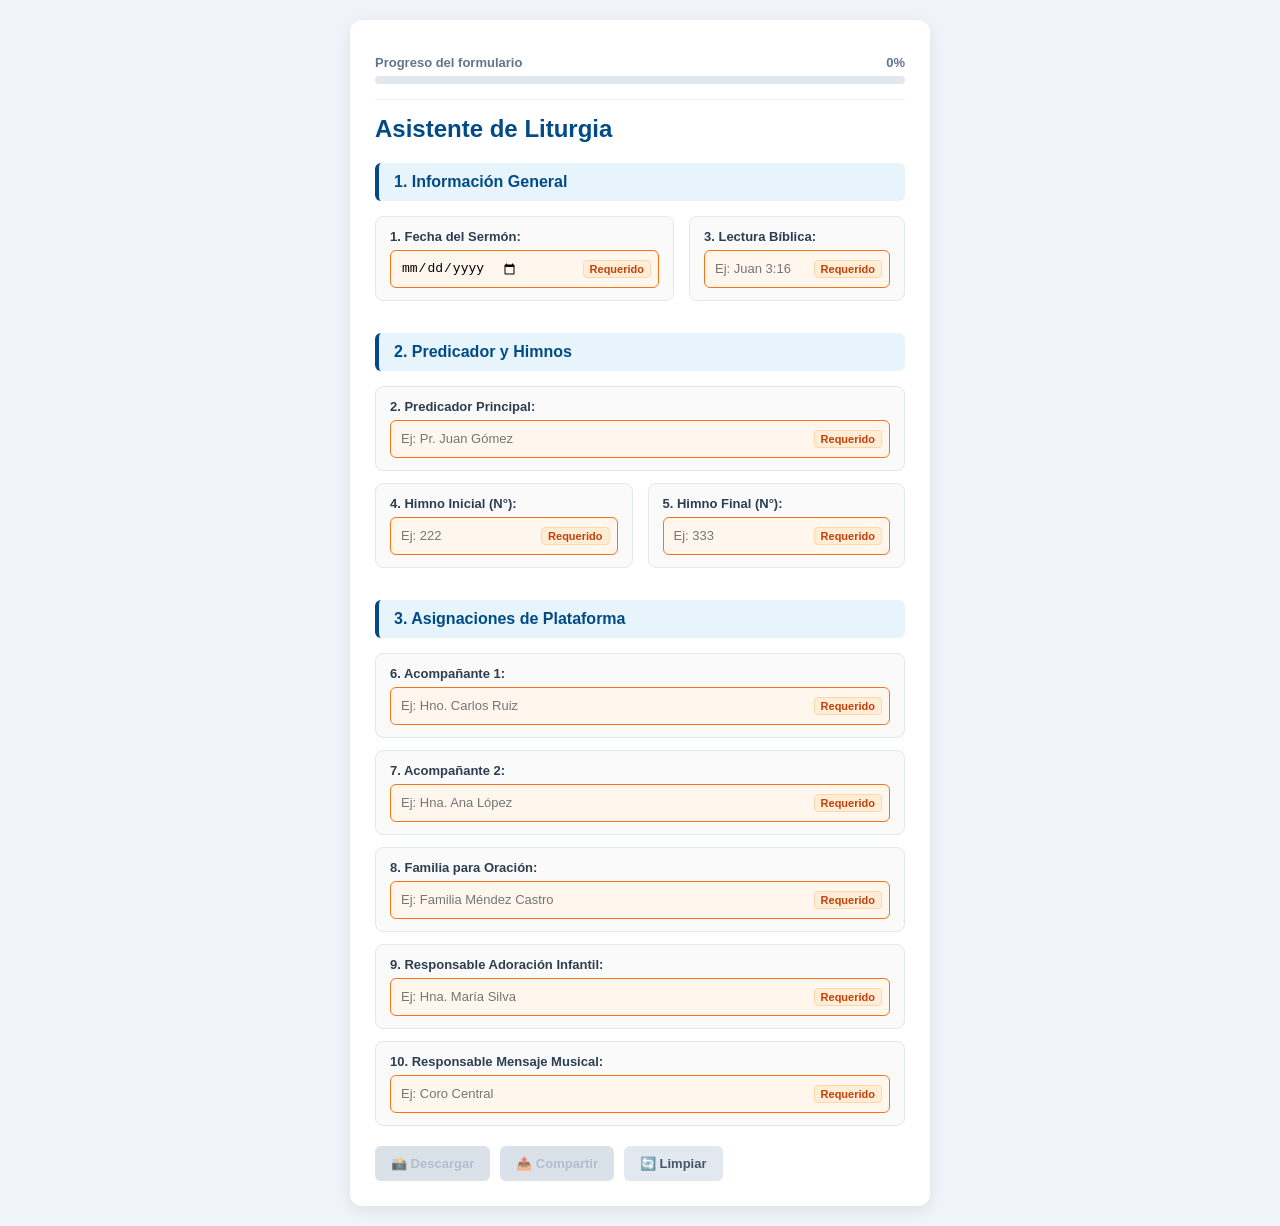
==== index.html @ f999bc51 "Enhance progress bar with sticky positioning Added sticky positioning to progress bar and adjusted s" ====
<!DOCTYPE html>
<html lang="es">
<head>
  <meta charset="UTF-8">
  <meta name="viewport" content="width=device-width, initial-scale=1.0">
  <title>Generador de Liturgia</title>
  
  <link rel="icon" type="image/svg+xml" href="favicon.svg">

  <style>
    :root {
      --primary: #004b87;
      --secondary: #007bb5;
      --bg: #f0f4f8;
      --card: #ffffff;
      --text: #2c3e50;
      --success: #2e7d32;
      --amber: #f97316;
      --amber-bg: #fff7ed;
      --focus-blue: #0284c7;
      --focus-glow: rgba(2, 132, 199, 0.15);
      --green-bg: #f0fdf4;
    }

    body {
      font-family: 'Segoe UI', Tahoma, Geneva, Verdana, sans-serif;
      background-color: var(--bg);
      color: var(--text);
      margin: 0;
      padding: 20px;
    }

    .main-container {
      display: flex;
      flex-wrap: wrap;
      gap: 25px;
      max-width: 1250px;
      margin: 0 auto;
      align-items: flex-start;
      justify-content: center;
    }

    .form-card {
      background: var(--card);
      padding: 25px;
      border-radius: 12px;
      box-shadow: 0 4px 15px rgba(0,0,0,0.08);
      flex: 1 1 540px;
      max-width: 580px;
      box-sizing: border-box;
      position: relative;
    }

    .preview-card {
      background: var(--card);
      padding: 25px;
      border-radius: 12px;
      box-shadow: 0 4px 15px rgba(0,0,0,0.08);
      flex: 1 1 420px;
      max-width: 500px;
      box-sizing: border-box;
      display: none; 
      position: sticky;
      top: 20px;
    }

    /* BARRA DE PROGRESO FIJA AL HACER SCROLL */
    .progress-container {
      position: sticky;
      top: 0;
      background-color: var(--card);
      padding-top: 10px;
      padding-bottom: 15px;
      margin-bottom: 15px;
      z-index: 100;
      border-bottom: 1px solid #f1f5f9;
    }

    .progress-header {
      display: flex;
      justify-content: space-between;
      align-items: center;
      font-size: 13px;
      font-weight: 600;
      color: #64748b;
      margin-bottom: 6px;
    }

    .progress-bar-bg {
      width: 100%;
      height: 8px;
      background-color: #e2e8f0;
      border-radius: 4px;
      overflow: hidden;
    }

    .progress-bar-fill {
      height: 100%;
      width: 0%;
      background-color: var(--secondary);
      border-radius: 4px;
      transition: width 0.3s ease, background-color 0.3s ease;
    }

    h2, h3 { color: var(--primary); margin-top: 0; }

    .section-title {
      background: #e8f4fc;
      color: var(--primary);
      padding: 10px 15px;
      border-radius: 6px;
      font-weight: bold;
      margin-top: 20px;
      margin-bottom: 15px;
      border-left: 4px solid var(--primary);
    }

    .field-row-2col {
      display: flex;
      flex-direction: column;
      gap: 0px;
    }

    @media (min-width: 640px) {
      .field-row-2col {
        display: grid;
        grid-template-columns: 1fr 1fr;
        gap: 15px;
      }
    }

    .field-group {
      background: #fafafa;
      border: 1px solid #e2e8f0;
      padding: 12px 14px;
      border-radius: 8px;
      margin-bottom: 12px;
      box-sizing: border-box;
    }

    label {
      display: block;
      margin-bottom: 6px;
      font-weight: 600;
      font-size: 13px;
    }

    .input-wrapper {
      position: relative;
      display: block;
      width: 100%;
    }

    input[type="text"], input[type="number"], input[type="date"] {
      width: 100%;
      padding: 0 75px 0 10px;
      box-sizing: border-box;
      border-radius: 6px;
      font-size: 13px;
      height: 38px;
      line-height: 38px;
      outline: none;
      transition: all 0.2s ease-in-out;
      -webkit-appearance: none;
      -moz-appearance: none;
      appearance: none;
    }

    input[type="date"]::-webkit-calendar-picker-indicator {
      margin-right: 65px;
    }

    /* Estado 1: Incompleto */
    .st-incomplete {
      border: 1.5px solid var(--amber) !important;
      background-color: var(--amber-bg);
    }

    /* Estado 2: En enfoque */
    .st-focus {
      border: 2px solid var(--focus-blue) !important;
      background-color: #ffffff;
      box-shadow: 0 0 0 3px var(--focus-glow);
    }

    /* Estado 3: Completado */
    .st-complete {
      border: 1.5px solid var(--success) !important;
      background-color: var(--green-bg);
      padding-right: 35px !important;
    }

    .input-badge {
      position: absolute;
      right: 8px;
      top: 50%;
      transform: translateY(-50%);
      font-size: 11px;
      font-weight: 700;
      pointer-events: none;
      user-select: none;
    }

    .badge-required {
      color: #c2410c;
      background: #ffedd5;
      padding: 2px 6px;
      border-radius: 4px;
      border: 1px solid #fed7aa;
    }

    .badge-check {
      color: var(--success);
      font-size: 14px;
    }

    .coord-inputs, .calibrator-box {
      display: none !important;
    }

    .btn-group {
      display: flex;
      gap: 10px;
      flex-wrap: wrap;
      margin-top: 20px;
    }

    button {
      padding: 10px 16px;
      border: none;
      border-radius: 6px;
      font-size: 13px;
      font-weight: bold;
      cursor: pointer;
      transition: all 0.3s ease;
    }

    .btn-export-jpg { background-color: var(--success); color: white; }
    .btn-whatsapp { background-color: #25d366; color: white; }
    .btn-reset { background-color: #e2e8f0; color: #475569; }
    .btn-reset:hover { background-color: #cbd5e1; color: #1e293b; }

    button:disabled {
      background-color: #cbd5e1 !important;
      color: #94a3b8 !important;
      cursor: not-allowed !important;
      opacity: 0.7;
      box-shadow: none !important;
    }

    canvas {
      width: 100%;
      height: auto;
      border: 1px solid #cbd5e1;
      border-radius: 8px;
      display: block;
      margin: 0 auto;
    }
  </style>
</head>
<body>

  <div class="main-container">

    <!-- COLUMNA IZQUIERDA: FORMULARIO -->
    <div class="form-card">
      
      <div class="progress-container">
        <div class="progress-header">
          <span>Progreso del formulario</span>
          <span id="progressText">0%</span>
        </div>
        <div class="progress-bar-bg">
          <div class="progress-bar-fill" id="progressBar"></div>
        </div>
      </div>

      <h2>Asistente de Liturgia</h2>

      <form id="liturgiaForm" autocomplete="off">
        
        <!-- SECCIÓN 1: GENERAL -->
        <div class="section-title">1. Información General</div>
        
        <div class="field-row-2col">
          <div class="field-group">
            <label>1. Fecha del Sermón:</label>
            <div class="input-wrapper">
              <input type="date" id="fecha" required>
              <span class="input-badge badge-required">Requerido</span>
            </div>
            <div class="coord-inputs">
              <span>X:</span><input type="number" id="fecha_x" value="696">
              <span>Y:</span><input type="number" id="fecha_y" value="488">
            </div>
          </div>

          <div class="field-group">
            <label>3. Lectura Bíblica:</label>
            <div class="input-wrapper">
              <input type="text" id="lectura" placeholder="Ej: Juan 3:16" required>
              <span class="input-badge badge-required">Requerido</span>
            </div>
            <div class="coord-inputs">
              <span>X:</span><input type="number" id="lectura_x" value="293">
              <span>Y:</span><input type="number" id="lectura_y" value="761">
            </div>
          </div>
        </div>

        <!-- SECCIÓN 2: PREDICADOR Y HIMNOS -->
        <div class="section-title">2. Predicador y Himnos</div>

        <div class="field-group">
          <label>2. Predicador Principal:</label>
          <div class="input-wrapper">
            <input type="text" id="predicador" placeholder="Ej: Pr. Juan Gómez" required>
            <span class="input-badge badge-required">Requerido</span>
          </div>
          <div class="coord-inputs">
            <span>X1:</span><input type="number" id="predicador_x" value="260">
            <span>Y1:</span><input type="number" id="predicador_y" value="1532">
            <span>X2:</span><input type="number" id="predicador_x2" value="554">
            <span>Y2:</span><input type="number" id="predicador_y2" value="1336">
          </div>
        </div>

        <div class="field-row-2col">
          <div class="field-group">
            <label>4. Himno Inicial (N°):</label>
            <div class="input-wrapper">
              <input type="text" id="himnoInicial" placeholder="Ej: 222" required>
              <span class="input-badge badge-required">Requerido</span>
            </div>
            <div class="coord-inputs">
              <span>X:</span><input type="number" id="himnoInicial_x" value="280">
              <span>Y:</span><input type="number" id="himnoInicial_y" value="816">
            </div>
          </div>

          <div class="field-group">
            <label>5. Himno Final (N°):</label>
            <div class="input-wrapper">
              <input type="text" id="himnoFinal" placeholder="Ej: 333" required>
              <span class="input-badge badge-required">Requerido</span>
            </div>
            <div class="coord-inputs">
              <span>X:</span><input type="number" id="himnoFinal_x" value="280">
              <span>Y:</span><input type="number" id="himnoFinal_y" value="1380">
            </div>
          </div>
        </div>

        <!-- SECCIÓN 3: PLATAFORMA Y ACOMPAÑANTES -->
        <div class="section-title">3. Asignaciones de Plataforma</div>

        <div class="field-group">
          <label>6. Acompañante 1:</label>
          <div class="input-wrapper">
            <input type="text" id="acompanante1" placeholder="Ej: Hno. Carlos Ruiz" required>
            <span class="input-badge badge-required">Requerido</span>
          </div>
          <div class="coord-inputs">
            <span>X1:</span><input type="number" id="acompanante1_x" value="300">
            <span>Y1:</span><input type="number" id="acompanante1_y" value="1560">
            <span>X2:</span><input type="number" id="acompanante1_x2" value="554">
            <span>Y2:</span><input type="number" id="acompanante1_y2" value="758">
            <span>X3:</span><input type="number" id="acompanante1_x3" value="554">
            <span>Y3:</span><input type="number" id="acompanante1_y3" value="812">
            <span>X4:</span><input type="number" id="acompanante1_x4" value="554">
            <span>Y4:</span><input type="number" id="acompanante1_y4" value="1300">
            <span>X5:</span><input type="number" id="acompanante1_x5" value="554">
            <span>Y5:</span><input type="number" id="acompanante1_y5" value="1426">
            <span>X6:</span><input type="number" id="acompanante1_x6" value="554">
            <span>Y6:</span><input type="number" id="acompanante1_y6" value="1100">
          </div>
        </div>

        <div class="field-group">
          <label>7. Acompañante 2:</label>
          <div class="input-wrapper">
            <input type="text" id="acompanante2" placeholder="Ej: Hna. Ana López" required>
            <span class="input-badge badge-required">Requerido</span>
          </div>
          <div class="coord-inputs">
            <span>X1:</span><input type="number" id="acompanante2_x" value="300">
            <span>Y1:</span><input type="number" id="acompanante2_y" value="1587">
            <span>X2:</span><input type="number" id="acompanante2_x2" value="554">
            <span>Y2:</span><input type="number" id="acompanante2_y2" value="883">
            <span>X3:</span><input type="number" id="acompanante2_x3" value="554">
            <span>Y3:</span><input type="number" id="acompanante2_y3" value="991">
            <span>X4:</span><input type="number" id="acompanante2_x4" value="554">
            <span>Y4:</span><input type="number" id="acompanante2_y4" value="1224">
            <span>X5:</span><input type="number" id="acompanante2_x5" value="554">
            <span>Y5:</span><input type="number" id="acompanante2_y5" value="1378">
          </div>
        </div>

        <div class="field-group">
          <label>8. Familia para Oración:</label>
          <div class="input-wrapper">
            <input type="text" id="familiaOracion" placeholder="Ej: Familia Méndez Castro" required>
            <span class="input-badge badge-required">Requerido</span>
          </div>
          <div class="coord-inputs">
            <span>X:</span><input type="number" id="familiaOracion_x" value="554">
            <span>Y:</span><input type="number" id="familiaOracion_y" value="930">
          </div>
        </div>

        <div class="field-group">
          <label>9. Responsable Adoración Infantil:</label>
          <div class="input-wrapper">
            <input type="text" id="adoracionInfantil" placeholder="Ej: Hna. María Silva" required>
            <span class="input-badge badge-required">Requerido</span>
          </div>
          <div class="coord-inputs">
            <span>X:</span><input type="number" id="adoracionInfantil_x" value="554">
            <span>Y:</span><input type="number" id="adoracionInfantil_y" value="1019">
          </div>
        </div>

        <div class="field-group">
          <label>10. Responsable Mensaje Musical:</label>
          <div class="input-wrapper">
            <input type="text" id="mensajeMusical" placeholder="Ej: Coro Central" required>
            <span class="input-badge badge-required">Requerido</span>
          </div>
          <div class="coord-inputs">
            <span>X:</span><input type="number" id="mensajeMusical_x" value="554">
            <span>Y:</span><input type="number" id="mensajeMusical_y" value="1258">
          </div>
        </div>

      </form>

      <div class="btn-group">
        <button type="button" id="btnExportar" class="btn-export-jpg" onclick="exportarJPG()" disabled>📸 Descargar</button>
        <button type="button" id="btnWhatsapp" class="btn-whatsapp" onclick="enviarWhatsApp()" disabled>📤 Compartir</button>
        <button type="button" id="btnLimpiar" class="btn-reset" onclick="limpiarFormulario()">🔄 Limpiar</button>
      </div>
    </div>

    <!-- COLUMNA DERECHA: VISTA PREVIA -->
    <div class="preview-card" id="previewCard">
      <h3>Vista Previa</h3>
      <canvas id="canvasLiturgia" width="864" height="1821"></canvas>
    </div>

  </div>

  <script>
    const canvas = document.getElementById('canvasLiturgia');
    const ctx = canvas.getContext('2d');
    const previewCard = document.getElementById('previewCard');
    const form = document.getElementById('liturgiaForm');
    const progressBar = document.getElementById('progressBar');
    const progressText = document.getElementById('progressText');
    const btnExportar = document.getElementById('btnExportar');
    const btnWhatsapp = document.getElementById('btnWhatsapp');
    const camposRequeridos = Array.from(document.querySelectorAll('#liturgiaForm input[required]'));

    let plantilla = new Image();
    plantilla.src = 'plantilla.png';

    plantilla.onload = () => actualizarVistaPreviaDirecta();
    plantilla.onerror = () => { plantilla.src = 'CULTO DE.png'; };

    let renderTimeout;
    function solicitarActualizacionCanvas() {
      clearTimeout(renderTimeout);
      renderTimeout = setTimeout(actualizarVistaPreviaDirecta, 60);
    }

    function guardarEnLocalStorage() {
      const datosFormulario = {};
      camposRequeridos.forEach(input => {
        datosFormulario[input.id] = input.value;
      });
      localStorage.setItem('liturgiaData', JSON.stringify(datosFormulario));
    }

    function cargarDeLocalStorage() {
      const datosGuardados = localStorage.getItem('liturgiaData');
      if (datosGuardados) {
        try {
          const datos = JSON.parse(datosGuardados);
          Object.keys(datos).forEach(id => {
            const input = document.getElementById(id);
            if (input) input.value = datos[id];
          });
        } catch (e) {
          console.error('Error al cargar localStorage', e);
        }
      }
    }

    function limpiarLocalStorage() {
      localStorage.removeItem('liturgiaData');
    }

    function limpiarFormulario() {
      form.reset();
      limpiarLocalStorage();
      actualizarInterfazEstado();
      actualizarVistaPreviaDirecta();
    }

    function actualizarInterfazEstado() {
      let camposLlenos = 0;

      camposRequeridos.forEach(input => {
        const wrapper = input.parentElement;
        let badge = wrapper.querySelector('.input-badge');

        if (input.value.trim() !== '') {
          camposLlenos++;
          if (document.activeElement !== input) {
            input.className = 'st-complete';
          }
          if (badge) {
            badge.className = 'input-badge badge-check';
            badge.innerText = '✓';
          }
        } else {
          if (document.activeElement !== input) {
            input.className = 'st-incomplete';
          }
          if (badge) {
            badge.className = 'input-badge badge-required';
            badge.innerText = 'Requerido';
          }
        }
      });

      const porcentaje = Math.round((camposLlenos / camposRequeridos.length) * 100);
      progressBar.style.width = `${porcentaje}%`;
      progressText.innerText = `${porcentaje}%`;

      const todoLleno = camposLlenos === camposRequeridos.length;
      progressBar.style.backgroundColor = todoLleno ? 'var(--success)' : 'var(--secondary)';
      btnExportar.disabled = !todoLleno;
      btnWhatsapp.disabled = !todoLleno;
      previewCard.style.display = todoLleno ? 'block' : 'none';
    }

    form.addEventListener('focusin', (e) => {
      if (e.target.matches('input[required]')) {
        e.target.className = 'st-focus';
      }
    });

    form.addEventListener('focusout', (e) => {
      if (e.target.matches('input[required]')) {
        actualizarInterfazEstado();
      }
    });

    form.addEventListener('input', (e) => {
      actualizarInterfazEstado();
      guardarEnLocalStorage();
      solicitarActualizacionCanvas();
    });

    function actualizarVistaPreviaDirecta() {
      ctx.imageSmoothingEnabled = true;
      ctx.imageSmoothingQuality = 'high';

      if (plantilla.complete && plantilla.naturalWidth !== 0) {
        ctx.drawImage(plantilla, 0, 0, canvas.width, canvas.height);
      } else {
        ctx.fillStyle = '#ffffff';
        ctx.fillRect(0, 0, canvas.width, canvas.height);
        ctx.fillStyle = '#64748b';
        ctx.font = '20px Arial';
        ctx.fillText('Cargando plantilla...', 330, 900);
        return;
      }

      function dibujarTexto(idCampo, color, fuente, alineacion = 'left', sufijoX = '_x', sufijoY = '_y') {
        const elemento = document.getElementById(idCampo);
        if (!elemento || !elemento.value) return;

        const elemX = document.getElementById(`${idCampo}${sufijoX}`);
        const elemY = document.getElementById(`${idCampo}${sufijoY}`);
        if (!elemX || !elemY) return;

        ctx.font = fuente;
        ctx.fillStyle = color;
        ctx.textAlign = alineacion;
        ctx.fillText(elemento.value, parseInt(elemX.value) || 0, parseInt(elemY.value) || 0);
        ctx.textAlign = 'left';
      }

      const fechaRaw = document.getElementById('fecha').value;
      if (fechaRaw) {
        const partes = fechaRaw.split('-');
        const fechaObj = new Date(partes[0], partes[1] - 1, partes[2]);
        const fechaFormateada = fechaObj.toLocaleDateString('es-ES', { day: 'numeric', month: 'long' });

        const elemX = document.getElementById('fecha_x');
        const elemY = document.getElementById('fecha_y');
        if (elemX && elemY) {
          ctx.font = 'bold 22px Arial';
          ctx.fillStyle = '#1e3a8a';
          ctx.textAlign = 'center';
          ctx.fillText(fechaFormateada, parseInt(elemX.value) || 0, parseInt(elemY.value) || 0);
          ctx.textAlign = 'left';
        }
      }

      dibujarTexto('predicador', '#0f172a', 'bold 22px Arial', 'left', '_x', '_y');
      dibujarTexto('predicador', '#15803d', '20px Arial', 'left', '_x2', '_y2');

      ['_x', '_x2', '_x3', '_x4', '_x5', '_x6'].forEach((suf, i) => {
        dibujarTexto('acompanante1', '#0f172a', i === 0 ? 'bold 22px Arial' : 'bold 20px Arial', 'left', suf, `_y${i === 0 ? '' : i + 1}`);
      });

      ['_x', '_x2', '_x3', '_x4', '_x5'].forEach((suf, i) => {
        dibujarTexto('acompanante2', '#0f172a', i === 0 ? 'bold 22px Arial' : 'bold 20px Arial', 'left', suf, `_y${i === 0 ? '' : i + 1}`);
      });

      dibujarTexto('lectura', '#1e40af', 'italic 20px Arial');
      dibujarTexto('himnoInicial', '#0f172a', 'bold 22px Arial');
      dibujarTexto('himnoFinal', '#0f172a', 'bold 22px Arial');
      dibujarTexto('familiaOracion', '#15803d', '20px Arial');
      dibujarTexto('adoracionInfantil', '#15803d', '20px Arial');
      dibujarTexto('mensajeMusical', '#15803d', '20px Arial');
    }

    function exportarJPG() {
      actualizarVistaPreviaDirecta();
      limpiarLocalStorage();

      const esIOS = /iPad|iPhone|iPod/.test(navigator.userAgent) || (navigator.platform === 'MacIntel' && navigator.maxTouchPoints > 1);

      if (esIOS) {
        const dataUrl = canvas.toDataURL('image/jpeg', 1.0);
        const nuevaVentana = window.open();
        if (nuevaVentana) {
          nuevaVentana.document.write(`
            <html>
              <head>
                <title>Liturgia HD</title>
                <meta name="viewport" content="width=device-width, initial-scale=1.0">
                <style>
                  body { margin: 0; background: #111; display: flex; flex-direction: column; align-items: center; justify-content: center; min-height: 100vh; color: white; font-family: sans-serif; text-align: center; padding: 15px; box-sizing: border-box; }
                  img { max-width: 100%; height: auto; border-radius: 8px; box-shadow: 0 4px 20px rgba(0,0,0,0.5); }
                  p { margin-top: 15px; font-size: 14px; color: #cbd5e1; }
                </style>
              </head>
              <body>
                <img src="${dataUrl}" alt="Liturgia">
                <p>📲 <b>Mantén presionada la imagen</b> y selecciona <b>"Guardar en Fotos"</b>.</p>
              </body>
            </html>
          `);
        } else {
          alert('Por favor, permite las ventanas emergentes en Safari para guardar la imagen.');
        }
      } else {
        const fechaVal = document.getElementById('fecha').value || 'liturgia';
        const enlace = document.createElement('a');
        enlace.download = `Liturgia_${fechaVal.replace(/\s+/g, '_')}.jpg`;
        enlace.href = canvas.toDataURL('image/jpeg', 1.0);
        enlace.click();
      }
    }

    async function enviarWhatsApp() {
      actualizarVistaPreviaDirecta();
      limpiarLocalStorage();

      const fechaRaw = document.getElementById('fecha').value;
      let fechaVal = '';

      if (fechaRaw) {
        const partes = fechaRaw.split('-');
        const fechaObj = new Date(partes[0], partes[1] - 1, partes[2]);
        fechaVal = fechaObj.toLocaleDateString('es-ES', { day: 'numeric', month: 'long' });
      }

      const predicadorVal = document.getElementById('predicador').value || '';
      const lecturaVal = document.getElementById('lectura').value || '';

      let mensaje = `📋 *LITURGIA DEL CULTO*\n`;
      if (fechaVal) mensaje += `📅 *Fecha:* ${fechaVal}\n`;
      if (predicadorVal) mensaje += `🎙️ *Predicador:* ${predicadorVal}\n`;
      if (lecturaVal) mensaje += `📖 *Lectura:* ${lecturaVal}\n`;
      mensaje += `\n📌 _Se adjunta la imagen con la programación completa._`;

      canvas.toBlob(async (blob) => {
        if (!blob) {
          exportarJPG();
          return;
        }

        const archivoImagen = new File([blob], `Liturgia_${fechaVal || 'culto'}.png`, { type: 'image/png' });

        if (navigator.canShare && navigator.canShare({ files: [archivoImagen] })) {
          try {
            await navigator.share({
              files: [archivoImagen],
              title: 'Liturgia del Culto',
              text: mensaje
            });
          } catch (err) {
            console.log('Compartir cancelado o no soportado:', err);
          }
        } 
        else if (navigator.clipboard && window.ClipboardItem) {
          try {
            const item = new ClipboardItem({ 'image/png': blob });
            await navigator.clipboard.write([item]);
            alert('¡Imagen HD copiada al portapapeles! Al abrir WhatsApp presiona Pegar.');
          } catch (e) {
            exportarJPG();
          }

          const mensajeURLEncoded = encodeURIComponent(mensaje);
          window.open(`https://api.whatsapp.com/send?text=${mensajeURLEncoded}`, '_blank');
        } 
        else {
          exportarJPG();
          const mensajeURLEncoded = encodeURIComponent(mensaje);
          window.open(`https://api.whatsapp.com/send?text=${mensajeURLEncoded}`, '_blank');
        }
      }, 'image/png');
    }

    cargarDeLocalStorage();
    actualizarInterfazEstado();
  </script>
</body>
</html>
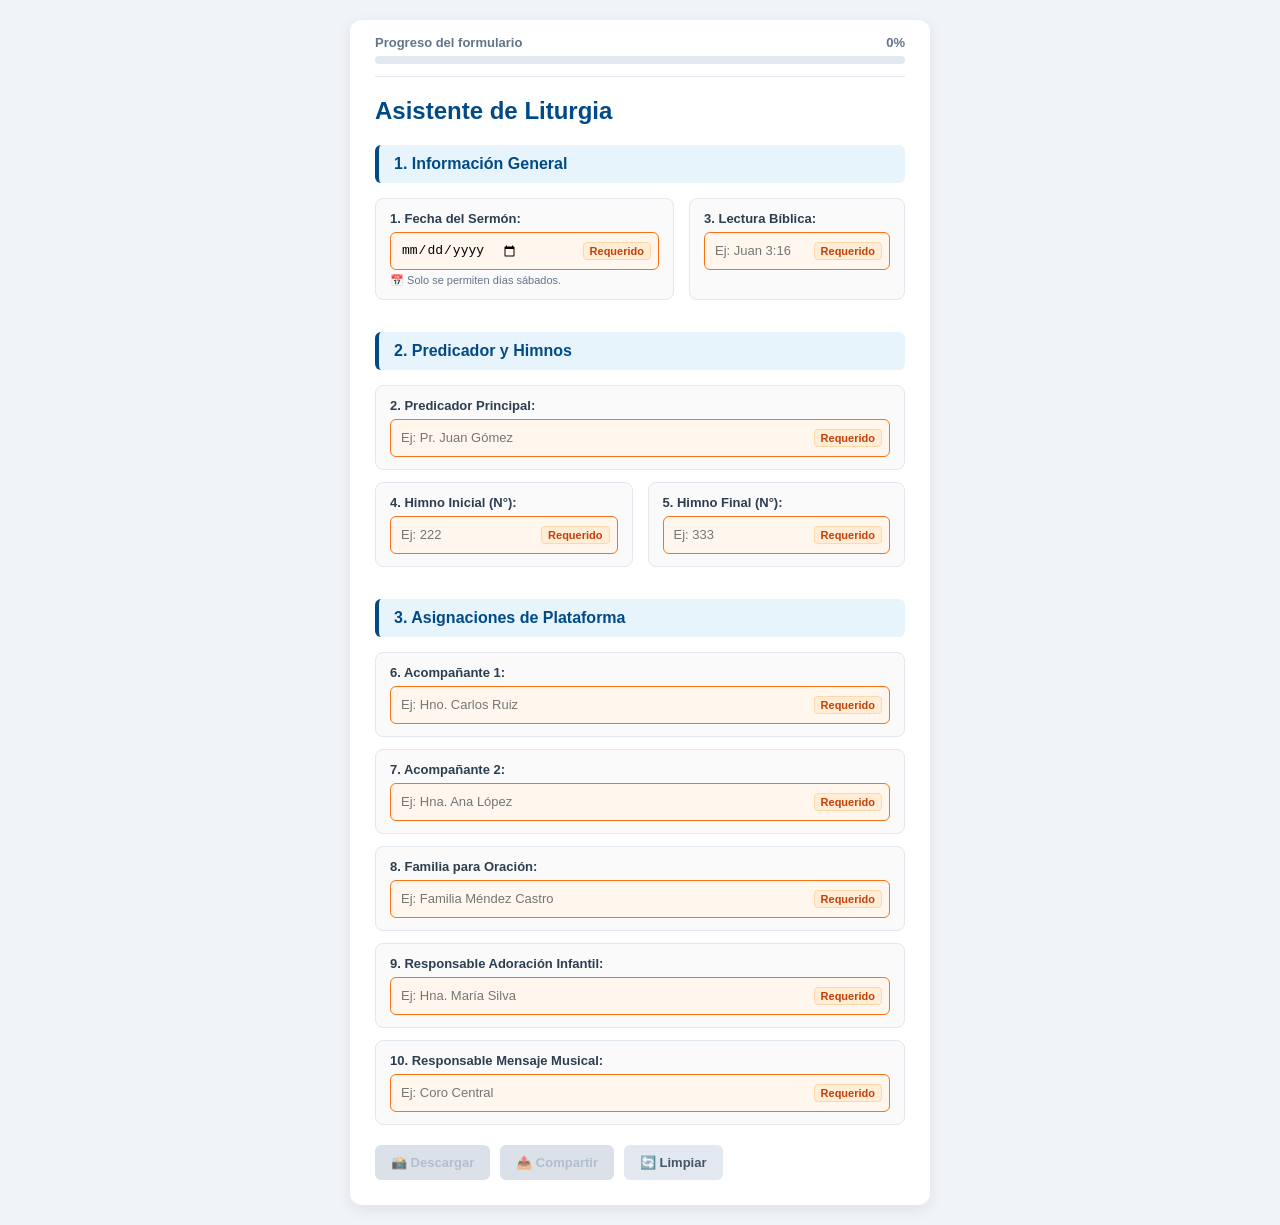
==== commit a26e0ff2: "Enhance date validation and progress container styles ¿Qué cambia si en el futuro deseas cambiar el " ====
--- a/index.html
+++ b/index.html
@@ -20,6 +20,7 @@
       --focus-blue: #0284c7;
       --focus-glow: rgba(2, 132, 199, 0.15);
       --green-bg: #f0fdf4;
+      --danger: #ef4444;
     }
 
     body {
@@ -64,16 +65,17 @@
       top: 20px;
     }
 
-    /* BARRA DE PROGRESO FIJA AL HACER SCROLL */
     .progress-container {
       position: sticky;
-      top: 0;
+      top: -25px;
       background-color: var(--card);
-      padding-top: 10px;
-      padding-bottom: 15px;
-      margin-bottom: 15px;
-      z-index: 100;
-      border-bottom: 1px solid #f1f5f9;
+      padding: 15px 0 12px 0;
+      margin-top: -25px;
+      margin-bottom: 20px;
+      z-index: 999;
+      border-bottom: 1px solid #e2e8f0;
+      border-top-left-radius: 12px;
+      border-top-right-radius: 12px;
     }
 
     .progress-header {
@@ -102,7 +104,7 @@
       transition: width 0.3s ease, background-color 0.3s ease;
     }
 
-    h2, h3 { color: var(--primary); margin-top: 0; }
+    h2, h3 { color: var(--primary); margin-top: 10px; }
 
     .section-title {
       background: #e8f4fc;
@@ -170,20 +172,30 @@
       margin-right: 65px;
     }
 
-    /* Estado 1: Incompleto */
+    .field-hint {
+      display: block;
+      font-size: 11px;
+      color: #64748b;
+      margin-top: 4px;
+      font-weight: 500;
+    }
+
+    .field-hint.error {
+      color: var(--danger);
+      font-weight: 600;
+    }
+
     .st-incomplete {
       border: 1.5px solid var(--amber) !important;
       background-color: var(--amber-bg);
     }
 
-    /* Estado 2: En enfoque */
     .st-focus {
       border: 2px solid var(--focus-blue) !important;
       background-color: #ffffff;
       box-shadow: 0 0 0 3px var(--focus-glow);
     }
 
-    /* Estado 3: Completado */
     .st-complete {
       border: 1.5px solid var(--success) !important;
       background-color: var(--green-bg);
@@ -279,16 +291,16 @@
 
       <form id="liturgiaForm" autocomplete="off">
         
-        <!-- SECCIÓN 1: GENERAL -->
         <div class="section-title">1. Información General</div>
         
         <div class="field-row-2col">
           <div class="field-group">
-            <label>1. Fecha del Sermón:</label>
+            <label for="fecha">1. Fecha del Sermón:</label>
             <div class="input-wrapper">
               <input type="date" id="fecha" required>
               <span class="input-badge badge-required">Requerido</span>
             </div>
+            <span class="field-hint" id="fechaHint">📅 Solo se permiten días sábados.</span>
             <div class="coord-inputs">
               <span>X:</span><input type="number" id="fecha_x" value="696">
               <span>Y:</span><input type="number" id="fecha_y" value="488">
@@ -296,7 +308,7 @@
           </div>
 
           <div class="field-group">
-            <label>3. Lectura Bíblica:</label>
+            <label for="lectura">3. Lectura Bíblica:</label>
             <div class="input-wrapper">
               <input type="text" id="lectura" placeholder="Ej: Juan 3:16" required>
               <span class="input-badge badge-required">Requerido</span>
@@ -308,11 +320,10 @@
           </div>
         </div>
 
-        <!-- SECCIÓN 2: PREDICADOR Y HIMNOS -->
         <div class="section-title">2. Predicador y Himnos</div>
 
         <div class="field-group">
-          <label>2. Predicador Principal:</label>
+          <label for="predicador">2. Predicador Principal:</label>
           <div class="input-wrapper">
             <input type="text" id="predicador" placeholder="Ej: Pr. Juan Gómez" required>
             <span class="input-badge badge-required">Requerido</span>
@@ -327,7 +338,7 @@
 
         <div class="field-row-2col">
           <div class="field-group">
-            <label>4. Himno Inicial (N°):</label>
+            <label for="himnoInicial">4. Himno Inicial (N°):</label>
             <div class="input-wrapper">
               <input type="text" id="himnoInicial" placeholder="Ej: 222" required>
               <span class="input-badge badge-required">Requerido</span>
@@ -339,7 +350,7 @@
           </div>
 
           <div class="field-group">
-            <label>5. Himno Final (N°):</label>
+            <label for="himnoFinal">5. Himno Final (N°):</label>
             <div class="input-wrapper">
               <input type="text" id="himnoFinal" placeholder="Ej: 333" required>
               <span class="input-badge badge-required">Requerido</span>
@@ -351,11 +362,10 @@
           </div>
         </div>
 
-        <!-- SECCIÓN 3: PLATAFORMA Y ACOMPAÑANTES -->
         <div class="section-title">3. Asignaciones de Plataforma</div>
 
         <div class="field-group">
-          <label>6. Acompañante 1:</label>
+          <label for="acompanante1">6. Acompañante 1:</label>
           <div class="input-wrapper">
             <input type="text" id="acompanante1" placeholder="Ej: Hno. Carlos Ruiz" required>
             <span class="input-badge badge-required">Requerido</span>
@@ -377,7 +387,7 @@
         </div>
 
         <div class="field-group">
-          <label>7. Acompañante 2:</label>
+          <label for="acompanante2">7. Acompañante 2:</label>
           <div class="input-wrapper">
             <input type="text" id="acompanante2" placeholder="Ej: Hna. Ana López" required>
             <span class="input-badge badge-required">Requerido</span>
@@ -397,7 +407,7 @@
         </div>
 
         <div class="field-group">
-          <label>8. Familia para Oración:</label>
+          <label for="familiaOracion">8. Familia para Oración:</label>
           <div class="input-wrapper">
             <input type="text" id="familiaOracion" placeholder="Ej: Familia Méndez Castro" required>
             <span class="input-badge badge-required">Requerido</span>
@@ -409,7 +419,7 @@
         </div>
 
         <div class="field-group">
-          <label>9. Responsable Adoración Infantil:</label>
+          <label for="adoracionInfantil">9. Responsable Adoración Infantil:</label>
           <div class="input-wrapper">
             <input type="text" id="adoracionInfantil" placeholder="Ej: Hna. María Silva" required>
             <span class="input-badge badge-required">Requerido</span>
@@ -421,7 +431,7 @@
         </div>
 
         <div class="field-group">
-          <label>10. Responsable Mensaje Musical:</label>
+          <label for="mensajeMusical">10. Responsable Mensaje Musical:</label>
           <div class="input-wrapper">
             <input type="text" id="mensajeMusical" placeholder="Ej: Coro Central" required>
             <span class="input-badge badge-required">Requerido</span>
@@ -458,7 +468,42 @@
     const progressText = document.getElementById('progressText');
     const btnExportar = document.getElementById('btnExportar');
     const btnWhatsapp = document.getElementById('btnWhatsapp');
+    const inputFecha = document.getElementById('fecha');
+    const fechaHint = document.getElementById('fechaHint');
     const camposRequeridos = Array.from(document.querySelectorAll('#liturgiaForm input[required]'));
+
+    // DÍA RESTRINGIDO: 6 = Sábado (0 es Domingo, 1 es Lunes, etc.)
+    const DIA_PERMITIDO = 6; 
+
+    function validarFechaSabado(mostrarAlerta = true) {
+      if (!inputFecha.value) return true;
+
+      const partes = inputFecha.value.split('-');
+      // Crear fecha usando hora local (año, mes - 1, día)
+      const fechaSeleccionada = new Date(partes[0], partes[1] - 1, partes[2]);
+      const diaSemana = fechaSeleccionada.getDay();
+
+      if (diaSemana !== DIA_PERMITIDO) {
+        if (mostrarAlerta) {
+          alert('⚠️ Por favor selecciona un día SÁBADO. La fecha seleccionada no corresponde al día del culto.');
+        }
+        inputFecha.value = '';
+        fechaHint.className = 'field-hint error';
+        fechaHint.innerText = '⚠️ Selección no válida: Debes elegir un SÁBADO.';
+        return false;
+      }
+
+      fechaHint.className = 'field-hint';
+      fechaHint.innerText = '📅 Solo se permiten días sábados.';
+      return true;
+    }
+
+    inputFecha.addEventListener('change', () => {
+      validarFechaSabado(true);
+      actualizarInterfazEstado();
+      guardarEnLocalStorage();
+      solicitarActualizacionCanvas();
+    });
 
     let plantilla = new Image();
     plantilla.src = 'plantilla.png';
@@ -489,6 +534,7 @@
             const input = document.getElementById(id);
             if (input) input.value = datos[id];
           });
+          validarFechaSabado(false);
         } catch (e) {
           console.error('Error al cargar localStorage', e);
         }
@@ -502,6 +548,8 @@
     function limpiarFormulario() {
       form.reset();
       limpiarLocalStorage();
+      fechaHint.className = 'field-hint';
+      fechaHint.innerText = '📅 Solo se permiten días sábados.';
       actualizarInterfazEstado();
       actualizarVistaPreviaDirecta();
     }
@@ -557,9 +605,11 @@
     });
 
     form.addEventListener('input', (e) => {
-      actualizarInterfazEstado();
-      guardarEnLocalStorage();
-      solicitarActualizacionCanvas();
+      if (e.target !== inputFecha) {
+        actualizarInterfazEstado();
+        guardarEnLocalStorage();
+        solicitarActualizacionCanvas();
+      }
     });
 
     function actualizarVistaPreviaDirecta() {
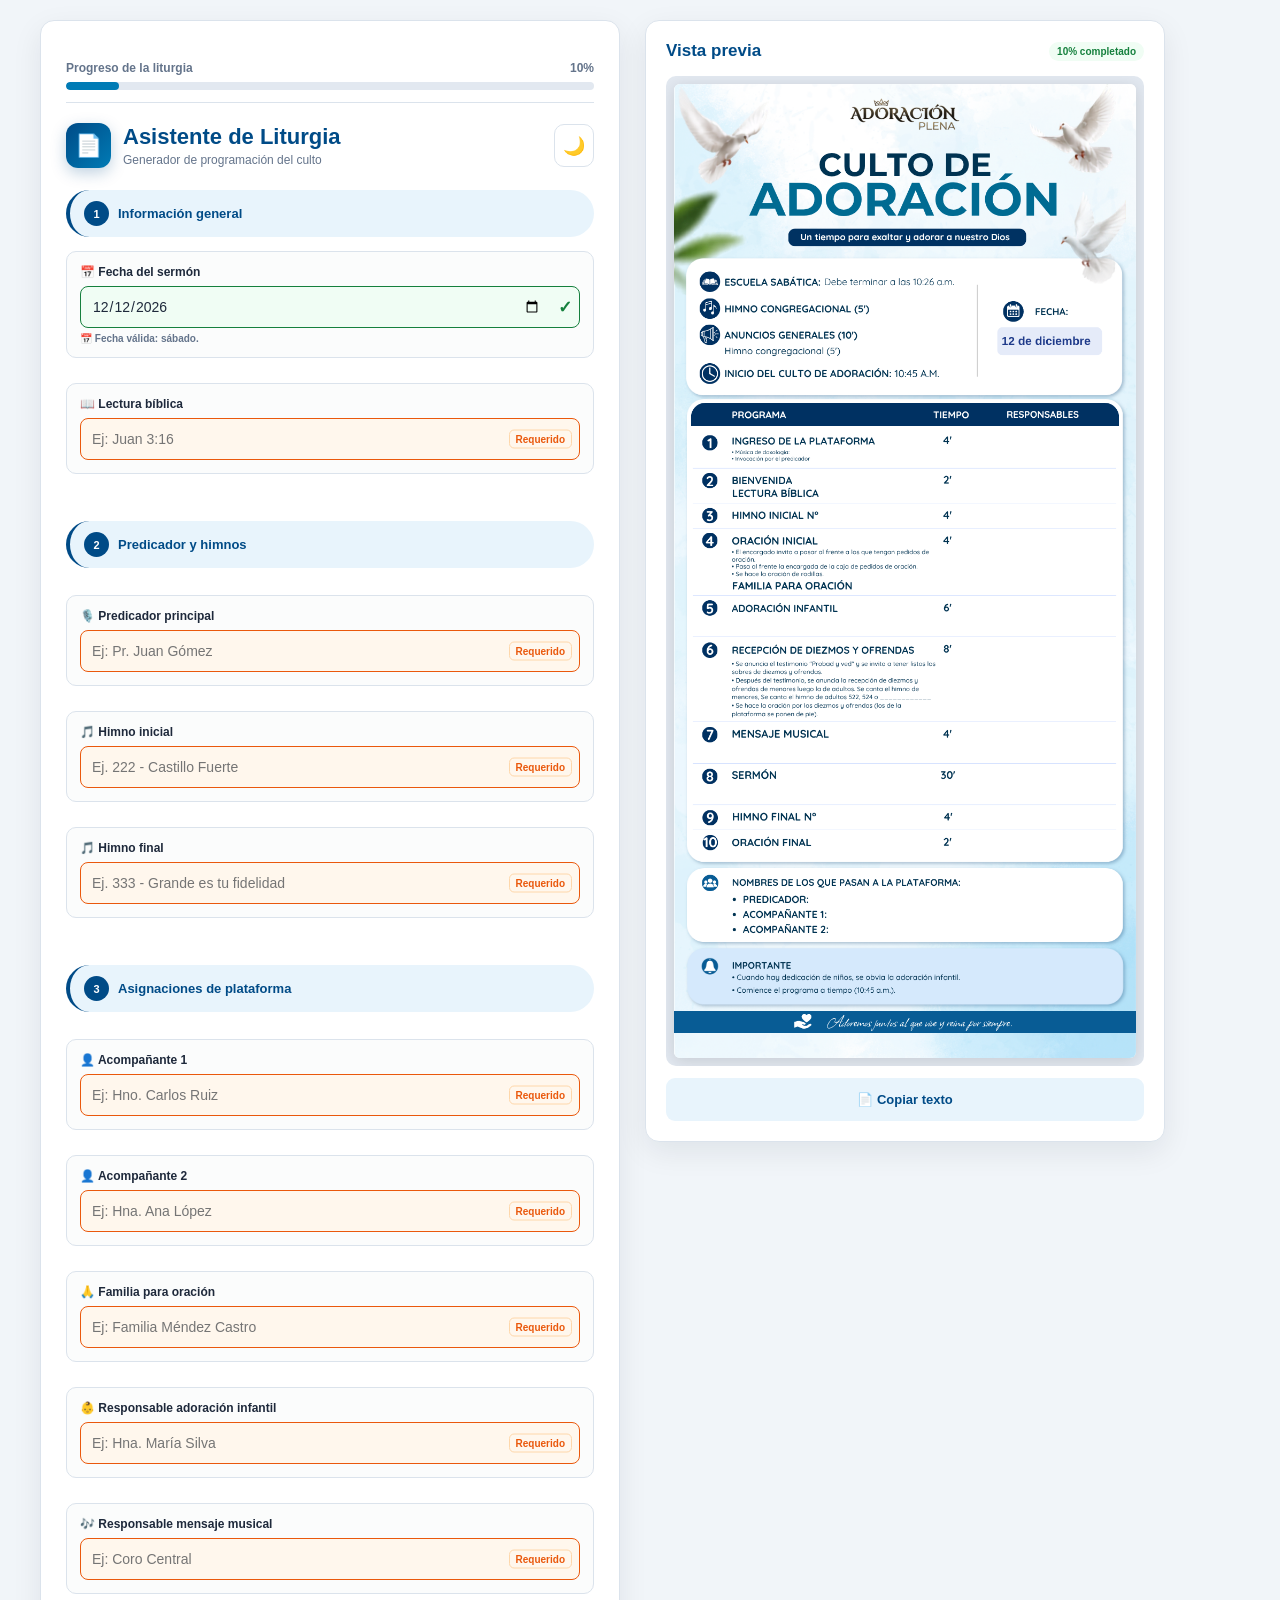
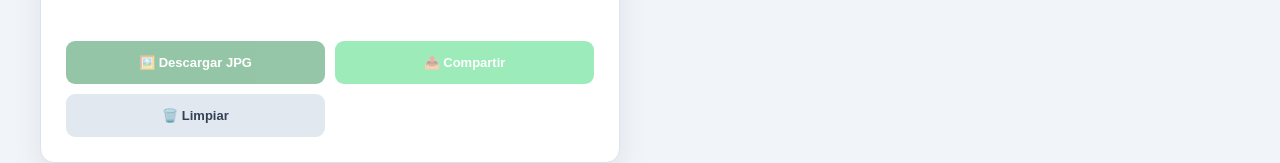
==== commit 9598246f: "Add files via upload" ====
--- a/index.html
+++ b/index.html
@@ -2,784 +2,1091 @@
 <html lang="es">
 <head>
   <meta charset="UTF-8">
-  <meta name="viewport" content="width=device-width, initial-scale=1.0">
-  <title>Generador de Liturgia</title>
-  
+  <meta name="viewport" content="width=device-width, initial-scale=1.0, viewport-fit=cover">
+
+  <meta name="theme-color" content="#004b87">
+  <meta name="apple-mobile-web-app-capable" content="yes">
+  <meta name="apple-mobile-web-app-status-bar-style" content="default">
+  <meta name="apple-mobile-web-app-title" content="Liturgia">
+
+  <title>Asistente de Liturgia 2.0</title>
+
   <link rel="icon" type="image/svg+xml" href="favicon.svg">
-
-  <style>
-    :root {
-      --primary: #004b87;
-      --secondary: #007bb5;
-      --bg: #f0f4f8;
-      --card: #ffffff;
-      --text: #2c3e50;
-      --success: #2e7d32;
-      --amber: #f97316;
-      --amber-bg: #fff7ed;
-      --focus-blue: #0284c7;
-      --focus-glow: rgba(2, 132, 199, 0.15);
-      --green-bg: #f0fdf4;
-      --danger: #ef4444;
-    }
-
-    body {
-      font-family: 'Segoe UI', Tahoma, Geneva, Verdana, sans-serif;
-      background-color: var(--bg);
-      color: var(--text);
-      margin: 0;
-      padding: 20px;
-    }
-
-    .main-container {
-      display: flex;
-      flex-wrap: wrap;
-      gap: 25px;
-      max-width: 1250px;
-      margin: 0 auto;
-      align-items: flex-start;
-      justify-content: center;
-    }
-
-    .form-card {
-      background: var(--card);
-      padding: 25px;
-      border-radius: 12px;
-      box-shadow: 0 4px 15px rgba(0,0,0,0.08);
-      flex: 1 1 540px;
-      max-width: 580px;
-      box-sizing: border-box;
-      position: relative;
-    }
-
-    .preview-card {
-      background: var(--card);
-      padding: 25px;
-      border-radius: 12px;
-      box-shadow: 0 4px 15px rgba(0,0,0,0.08);
-      flex: 1 1 420px;
-      max-width: 500px;
-      box-sizing: border-box;
-      display: none; 
-      position: sticky;
-      top: 20px;
-    }
-
-    .progress-container {
-      position: sticky;
-      top: -25px;
-      background-color: var(--card);
-      padding: 15px 0 12px 0;
-      margin-top: -25px;
-      margin-bottom: 20px;
-      z-index: 999;
-      border-bottom: 1px solid #e2e8f0;
-      border-top-left-radius: 12px;
-      border-top-right-radius: 12px;
-    }
-
-    .progress-header {
-      display: flex;
-      justify-content: space-between;
-      align-items: center;
-      font-size: 13px;
-      font-weight: 600;
-      color: #64748b;
-      margin-bottom: 6px;
-    }
-
-    .progress-bar-bg {
-      width: 100%;
-      height: 8px;
-      background-color: #e2e8f0;
-      border-radius: 4px;
-      overflow: hidden;
-    }
-
-    .progress-bar-fill {
-      height: 100%;
-      width: 0%;
-      background-color: var(--secondary);
-      border-radius: 4px;
-      transition: width 0.3s ease, background-color 0.3s ease;
-    }
-
-    h2, h3 { color: var(--primary); margin-top: 10px; }
-
-    .section-title {
-      background: #e8f4fc;
-      color: var(--primary);
-      padding: 10px 15px;
-      border-radius: 6px;
-      font-weight: bold;
-      margin-top: 20px;
-      margin-bottom: 15px;
-      border-left: 4px solid var(--primary);
-    }
-
-    .field-row-2col {
-      display: flex;
-      flex-direction: column;
-      gap: 0px;
-    }
-
-    @media (min-width: 640px) {
-      .field-row-2col {
-        display: grid;
-        grid-template-columns: 1fr 1fr;
-        gap: 15px;
-      }
-    }
-
-    .field-group {
-      background: #fafafa;
-      border: 1px solid #e2e8f0;
-      padding: 12px 14px;
-      border-radius: 8px;
-      margin-bottom: 12px;
-      box-sizing: border-box;
-    }
-
-    label {
-      display: block;
-      margin-bottom: 6px;
-      font-weight: 600;
-      font-size: 13px;
-    }
-
-    .input-wrapper {
-      position: relative;
-      display: block;
-      width: 100%;
-    }
-
-    input[type="text"], input[type="number"], input[type="date"] {
-      width: 100%;
-      padding: 0 75px 0 10px;
-      box-sizing: border-box;
-      border-radius: 6px;
-      font-size: 13px;
-      height: 38px;
-      line-height: 38px;
-      outline: none;
-      transition: all 0.2s ease-in-out;
-      -webkit-appearance: none;
-      -moz-appearance: none;
-      appearance: none;
-    }
-
-    input[type="date"]::-webkit-calendar-picker-indicator {
-      margin-right: 65px;
-    }
-
-    .field-hint {
-      display: block;
-      font-size: 11px;
-      color: #64748b;
-      margin-top: 4px;
-      font-weight: 500;
-    }
-
-    .field-hint.error {
-      color: var(--danger);
-      font-weight: 600;
-    }
-
-    .st-incomplete {
-      border: 1.5px solid var(--amber) !important;
-      background-color: var(--amber-bg);
-    }
-
-    .st-focus {
-      border: 2px solid var(--focus-blue) !important;
-      background-color: #ffffff;
-      box-shadow: 0 0 0 3px var(--focus-glow);
-    }
-
-    .st-complete {
-      border: 1.5px solid var(--success) !important;
-      background-color: var(--green-bg);
-      padding-right: 35px !important;
-    }
-
-    .input-badge {
-      position: absolute;
-      right: 8px;
-      top: 50%;
-      transform: translateY(-50%);
-      font-size: 11px;
-      font-weight: 700;
-      pointer-events: none;
-      user-select: none;
-    }
-
-    .badge-required {
-      color: #c2410c;
-      background: #ffedd5;
-      padding: 2px 6px;
-      border-radius: 4px;
-      border: 1px solid #fed7aa;
-    }
-
-    .badge-check {
-      color: var(--success);
-      font-size: 14px;
-    }
-
-    .coord-inputs, .calibrator-box {
-      display: none !important;
-    }
-
-    .btn-group {
-      display: flex;
-      gap: 10px;
-      flex-wrap: wrap;
-      margin-top: 20px;
-    }
-
-    button {
-      padding: 10px 16px;
-      border: none;
-      border-radius: 6px;
-      font-size: 13px;
-      font-weight: bold;
-      cursor: pointer;
-      transition: all 0.3s ease;
-    }
-
-    .btn-export-jpg { background-color: var(--success); color: white; }
-    .btn-whatsapp { background-color: #25d366; color: white; }
-    .btn-reset { background-color: #e2e8f0; color: #475569; }
-    .btn-reset:hover { background-color: #cbd5e1; color: #1e293b; }
-
-    button:disabled {
-      background-color: #cbd5e1 !important;
-      color: #94a3b8 !important;
-      cursor: not-allowed !important;
-      opacity: 0.7;
-      box-shadow: none !important;
-    }
-
-    canvas {
-      width: 100%;
-      height: auto;
-      border: 1px solid #cbd5e1;
-      border-radius: 8px;
-      display: block;
-      margin: 0 auto;
-    }
-  </style>
+  <!-- Archivo de estilos CSS externo -->
+  <link rel="stylesheet" href="styles.css">
 </head>
+
 <body>
 
   <div class="main-container">
 
-    <!-- COLUMNA IZQUIERDA: FORMULARIO -->
-    <div class="form-card">
-      
+    <!-- =====================================================
+         FORMULARIO
+    ====================================================== -->
+
+    <section class="form-card">
+
       <div class="progress-container">
+
         <div class="progress-header">
-          <span>Progreso del formulario</span>
+          <span>Progreso de la liturgia</span>
           <span id="progressText">0%</span>
         </div>
+
         <div class="progress-bar-bg">
-          <div class="progress-bar-fill" id="progressBar"></div>
-        </div>
+          <div
+            class="progress-bar-fill"
+            id="progressBar">
+          </div>
+        </div>
+
       </div>
 
-      <h2>Asistente de Liturgia</h2>
-
-      <form id="liturgiaForm" autocomplete="off">
-        
-        <div class="section-title">1. Información General</div>
-        
+
+      <!-- ENCABEZADO -->
+
+      <header class="app-header">
+
+        <div class="app-title">
+
+          <div class="app-logo">
+            📄
+          </div>
+
+          <div>
+            <h1>Asistente de Liturgia</h1>
+
+            <div class="subtitle">
+              Generador de programación del culto
+            </div>
+          </div>
+
+        </div>
+
+        <div class="header-actions">
+
+          <button
+            class="icon-button"
+            id="btnTheme"
+            title="Cambiar tema">
+            🌙
+          </button>
+
+        </div>
+
+      </header>
+
+
+      <form
+        id="liturgiaForm"
+        autocomplete="off"
+        novalidate>
+
+        <!-- =================================================
+             SECCIÓN 1
+        ================================================== -->
+<div class="section-title">
+          <span class="section-number">
+            1
+          </span>
+
+          Información general
+        </div>
+
         <div class="field-row-2col">
+
+          <!-- FECHA -->
+
           <div class="field-group">
-            <label for="fecha">1. Fecha del Sermón:</label>
+
+            <label for="fecha">
+              <span>📅 Fecha del sermón</span>
+            </label>
+
             <div class="input-wrapper">
-              <input type="date" id="fecha" required>
-              <span class="input-badge badge-required">Requerido</span>
+
+              <input
+                type="date"
+                id="fecha"
+                required>
+
+              <span
+                class="input-badge badge-required">
+                Requerido
+              </span>
+
             </div>
-            <span class="field-hint" id="fechaHint">📅 Solo se permiten días sábados.</span>
+
+            <span
+              class="field-hint"
+              id="fechaHint">
+
+              📅 Solo se permiten días sábados.
+
+            </span>
+
             <div class="coord-inputs">
-              <span>X:</span><input type="number" id="fecha_x" value="696">
-              <span>Y:</span><input type="number" id="fecha_y" value="488">
+
+              <input
+                type="number"
+                id="fecha_x"
+                value="696">
+
+              <input
+                type="number"
+                id="fecha_y"
+                value="488">
+
             </div>
-          </div>
-
-          <div class="field-group">
-            <label for="lectura">3. Lectura Bíblica:</label>
-            <div class="input-wrapper">
-              <input type="text" id="lectura" placeholder="Ej: Juan 3:16" required>
-              <span class="input-badge badge-required">Requerido</span>
-            </div>
-            <div class="coord-inputs">
-              <span>X:</span><input type="number" id="lectura_x" value="293">
-              <span>Y:</span><input type="number" id="lectura_y" value="761">
-            </div>
-          </div>
-        </div>
-
-        <div class="section-title">2. Predicador y Himnos</div>
+
+          </div>
+
+
+<!-- LECTURA BÍBLICA CON AUTOCOMPLETADO -->
+<div class="field-group">
+
+  <label for="lectura">
+    <span>📖 Lectura bíblica</span>
+  </label>
+
+  <div class="input-wrapper">
+
+    <input
+      type="text"
+      id="lectura"
+      list="librosBiblia"
+      maxlength="80"
+      placeholder="Ej: Juan 3:16"
+      autocomplete="off"
+      required>
+
+    <span
+      class="input-badge badge-required">
+      Requerido
+    </span>
+
+  </div>
+
+  <!-- Lista autocompletable de libros de la Biblia -->
+  <datalist id="librosBiblia">
+    <!-- Antiguo Testamento -->
+    <option value="Génesis"></option>
+    <option value="Éxodo"></option>
+    <option value="Levítico"></option>
+    <option value="Números"></option>
+    <option value="Deuteronomio"></option>
+    <option value="Josué"></option>
+    <option value="Jueces"></option>
+    <option value="Rut"></option>
+    <option value="1 Samuel"></option>
+    <option value="2 Samuel"></option>
+    <option value="1 Reyes"></option>
+    <option value="2 Reyes"></option>
+    <option value="1 Crónicas"></option>
+    <option value="2 Crónicas"></option>
+    <option value="Esdras"></option>
+    <option value="Nehemías"></option>
+    <option value="Ester"></option>
+    <option value="Job"></option>
+    <option value="Salmos"></option>
+    <option value="Proverbios"></option>
+    <option value="Eclesiastés"></option>
+    <option value="Cantares"></option>
+    <option value="Isaías"></option>
+    <option value="Jeremías"></option>
+    <option value="Lamentaciones"></option>
+    <option value="Ezequiel"></option>
+    <option value="Daniel"></option>
+    <option value="Oseas"></option>
+    <option value="Joel"></option>
+    <option value="Amós"></option>
+    <option value="Abdías"></option>
+    <option value="Jonás"></option>
+    <option value="Miqueas"></option>
+    <option value="Nahúm"></option>
+    <option value="Habacuc"></option>
+    <option value="Sofonías"></option>
+    <option value="Hageo"></option>
+    <option value="Zacarías"></option>
+    <option value="Malaquías"></option>
+
+    <!-- Nuevo Testamento -->
+    <option value="Mateo"></option>
+    <option value="Marcos"></option>
+    <option value="Lucas"></option>
+    <option value="Juan"></option>
+    <option value="Hechos"></option>
+    <option value="Romanos"></option>
+    <option value="1 Corintios"></option>
+    <option value="2 Corintios"></option>
+    <option value="Gálatas"></option>
+    <option value="Efesios"></option>
+    <option value="Filipenses"></option>
+    <option value="Colosenses"></option>
+    <option value="1 Tesalonicenses"></option>
+    <option value="2 Tesalonicenses"></option>
+    <option value="1 Timoteo"></option>
+    <option value="2 Timoteo"></option>
+    <option value="Tito"></option>
+    <option value="Filemón"></option>
+    <option value="Hebreos"></option>
+    <option value="Santiago"></option>
+    <option value="1 Pedro"></option>
+    <option value="2 Pedro"></option>
+    <option value="1 Juan"></option>
+    <option value="2 Juan"></option>
+    <option value="3 Juan"></option>
+    <option value="Judas"></option>
+    <option value="Apocalipsis"></option>
+  </datalist>
+
+  <div class="coord-inputs">
+    <input
+      type="number"
+      id="lectura_x"
+      value="293">
+    <input
+      type="number"
+      id="lectura_y"
+      value="761">
+  </div>
+
+</div>
+        <!-- =================================================
+             SECCIÓN 2
+        ================================================== -->
+
+        <div class="section-title">
+
+          <span class="section-number">
+            2
+          </span>
+
+          Predicador y himnos
+
+        </div>
+
+
+        <!-- PREDICADOR -->
 
         <div class="field-group">
-          <label for="predicador">2. Predicador Principal:</label>
+
+          <label for="predicador">
+            <span>🎙️ Predicador principal</span>
+          </label>
+
           <div class="input-wrapper">
-            <input type="text" id="predicador" placeholder="Ej: Pr. Juan Gómez" required>
-            <span class="input-badge badge-required">Requerido</span>
-          </div>
+
+            <input
+              type="text"
+              id="predicador"
+              maxlength="60"
+              placeholder="Ej: Pr. Juan Gómez"
+              required>
+
+            <span
+              class="input-badge badge-required">
+              Requerido
+            </span>
+
+          </div>
+
           <div class="coord-inputs">
-            <span>X1:</span><input type="number" id="predicador_x" value="260">
-            <span>Y1:</span><input type="number" id="predicador_y" value="1532">
-            <span>X2:</span><input type="number" id="predicador_x2" value="554">
-            <span>Y2:</span><input type="number" id="predicador_y2" value="1336">
-          </div>
-        </div>
+
+            <input
+              type="number"
+              id="predicador_x"
+              value="260">
+
+            <input
+              type="number"
+              id="predicador_y"
+              value="1532">
+
+            <input
+              type="number"
+              id="predicador_x2"
+              value="554">
+
+            <input
+              type="number"
+              id="predicador_y2"
+              value="1336">
+
+          </div>
+
+        </div>
+
 
         <div class="field-row-2col">
-          <div class="field-group">
-            <label for="himnoInicial">4. Himno Inicial (N°):</label>
-            <div class="input-wrapper">
-              <input type="text" id="himnoInicial" placeholder="Ej: 222" required>
-              <span class="input-badge badge-required">Requerido</span>
-            </div>
-            <div class="coord-inputs">
-              <span>X:</span><input type="number" id="himnoInicial_x" value="280">
-              <span>Y:</span><input type="number" id="himnoInicial_y" value="816">
-            </div>
-          </div>
-
-          <div class="field-group">
-            <label for="himnoFinal">5. Himno Final (N°):</label>
-            <div class="input-wrapper">
-              <input type="text" id="himnoFinal" placeholder="Ej: 333" required>
-              <span class="input-badge badge-required">Requerido</span>
-            </div>
-            <div class="coord-inputs">
-              <span>X:</span><input type="number" id="himnoFinal_x" value="280">
-              <span>Y:</span><input type="number" id="himnoFinal_y" value="1380">
-            </div>
-          </div>
-        </div>
-
-        <div class="section-title">3. Asignaciones de Plataforma</div>
+
+<!-- HIMNO INICIAL -->
+<div class="field-group">
+  <label for="himnoInicial">
+    <span>🎵 Himno inicial</span>
+  </label>
+
+  <div class="input-wrapper">
+    <input
+      type="text"
+      id="himnoInicial"
+      placeholder="Ej. 222 - Castillo Fuerte"
+      required>
+
+    <span class="input-badge badge-required">
+      Requerido
+    </span>
+  </div>
+
+  <div class="coord-inputs">
+    <input
+      type="number"
+      id="himnoInicial_x"
+      value="280">
+
+    <input
+      type="number"
+      id="himnoInicial_y"
+      value="816">
+  </div>
+</div>
+<!-- HIMNO FINAL -->
+<div class="field-group">
+  <label for="himnoFinal">
+    <span>🎵 Himno final</span>
+  </label>
+
+  <div class="input-wrapper">
+    <input
+      type="text"
+      id="himnoFinal"
+      placeholder="Ej. 333 - Grande es tu fidelidad"
+      required>
+
+    <span class="input-badge badge-required">
+      Requerido
+    </span>
+  </div>
+
+  <div class="coord-inputs">
+    <input
+      type="number"
+      id="himnoFinal_x"
+      value="280">
+
+    <input
+      type="number"
+      id="himnoFinal_y"
+      value="1380">
+  </div>
+</div>
+        <!-- =================================================
+             SECCIÓN 3
+        ================================================== -->
+
+        <div class="section-title">
+
+          <span class="section-number">
+            3
+          </span>
+
+          Asignaciones de plataforma
+
+        </div>
+
+
+        <!-- ACOMPAÑANTE 1 -->
 
         <div class="field-group">
-          <label for="acompanante1">6. Acompañante 1:</label>
+
+          <label for="acompanante1">
+            <span>👤 Acompañante 1</span>
+          </label>
+
           <div class="input-wrapper">
-            <input type="text" id="acompanante1" placeholder="Ej: Hno. Carlos Ruiz" required>
-            <span class="input-badge badge-required">Requerido</span>
-          </div>
+
+            <input
+              type="text"
+              id="acompanante1"
+              maxlength="60"
+              placeholder="Ej: Hno. Carlos Ruiz"
+              required>
+
+            <span
+              class="input-badge badge-required">
+              Requerido
+            </span>
+
+          </div>
+
           <div class="coord-inputs">
-            <span>X1:</span><input type="number" id="acompanante1_x" value="300">
-            <span>Y1:</span><input type="number" id="acompanante1_y" value="1560">
-            <span>X2:</span><input type="number" id="acompanante1_x2" value="554">
-            <span>Y2:</span><input type="number" id="acompanante1_y2" value="758">
-            <span>X3:</span><input type="number" id="acompanante1_x3" value="554">
-            <span>Y3:</span><input type="number" id="acompanante1_y3" value="812">
-            <span>X4:</span><input type="number" id="acompanante1_x4" value="554">
-            <span>Y4:</span><input type="number" id="acompanante1_y4" value="1300">
-            <span>X5:</span><input type="number" id="acompanante1_x5" value="554">
-            <span>Y5:</span><input type="number" id="acompanante1_y5" value="1426">
-            <span>X6:</span><input type="number" id="acompanante1_x6" value="554">
-            <span>Y6:</span><input type="number" id="acompanante1_y6" value="1100">
-          </div>
-        </div>
+
+            <input
+              type="number"
+              id="acompanante1_x"
+              value="300">
+
+            <input
+              type="number"
+              id="acompanante1_y"
+              value="1560">
+
+            <input
+              type="number"
+              id="acompanante1_x2"
+              value="554">
+
+            <input
+              type="number"
+              id="acompanante1_y2"
+              value="758">
+
+            <input
+              type="number"
+              id="acompanante1_x3"
+              value="554">
+
+            <input
+              type="number"
+              id="acompanante1_y3"
+              value="812">
+
+            <input
+              type="number"
+              id="acompanante1_x4"
+              value="554">
+
+            <input
+              type="number"
+              id="acompanante1_y4"
+              value="1300">
+
+            <input
+              type="number"
+              id="acompanante1_x5"
+              value="554">
+
+            <input
+              type="number"
+              id="acompanante1_y5"
+              value="1426">
+
+            <input
+              type="number"
+              id="acompanante1_x6"
+              value="554">
+
+            <input
+              type="number"
+              id="acompanante1_y6"
+              value="1100">
+
+          </div>
+
+        </div>
+
+
+        <!-- ACOMPAÑANTE 2 -->
 
         <div class="field-group">
-          <label for="acompanante2">7. Acompañante 2:</label>
+
+          <label for="acompanante2">
+            <span>👤 Acompañante 2</span>
+          </label>
+
           <div class="input-wrapper">
-            <input type="text" id="acompanante2" placeholder="Ej: Hna. Ana López" required>
-            <span class="input-badge badge-required">Requerido</span>
-          </div>
+
+            <input
+              type="text"
+              id="acompanante2"
+              maxlength="60"
+              placeholder="Ej: Hna. Ana López"
+              required>
+
+            <span
+              class="input-badge badge-required">
+              Requerido
+            </span>
+
+          </div>
+
           <div class="coord-inputs">
-            <span>X1:</span><input type="number" id="acompanante2_x" value="300">
-            <span>Y1:</span><input type="number" id="acompanante2_y" value="1587">
-            <span>X2:</span><input type="number" id="acompanante2_x2" value="554">
-            <span>Y2:</span><input type="number" id="acompanante2_y2" value="883">
-            <span>X3:</span><input type="number" id="acompanante2_x3" value="554">
-            <span>Y3:</span><input type="number" id="acompanante2_y3" value="991">
-            <span>X4:</span><input type="number" id="acompanante2_x4" value="554">
-            <span>Y4:</span><input type="number" id="acompanante2_y4" value="1224">
-            <span>X5:</span><input type="number" id="acompanante2_x5" value="554">
-            <span>Y5:</span><input type="number" id="acompanante2_y5" value="1378">
-          </div>
-        </div>
+
+            <input
+              type="number"
+              id="acompanante2_x"
+              value="300">
+
+            <input
+              type="number"
+              id="acompanante2_y"
+              value="1587">
+
+            <input
+              type="number"
+              id="acompanante2_x2"
+              value="554">
+
+            <input
+              type="number"
+              id="acompanante2_y2"
+              value="883">
+
+            <input
+              type="number"
+              id="acompanante2_x3"
+              value="554">
+
+            <input
+              type="number"
+              id="acompanante2_y3"
+              value="991">
+
+            <input
+              type="number"
+              id="acompanante2_x4"
+              value="554">
+
+            <input
+              type="number"
+              id="acompanante2_y4"
+              value="1224">
+
+            <input
+              type="number"
+              id="acompanante2_x5"
+              value="554">
+
+            <input
+              type="number"
+              id="acompanante2_y5"
+              value="1378">
+
+          </div>
+
+        </div>
+
+
+        <!-- FAMILIA -->
 
         <div class="field-group">
-          <label for="familiaOracion">8. Familia para Oración:</label>
+
+          <label for="familiaOracion">
+            <span>🙏 Familia para oración</span>
+          </label>
+
           <div class="input-wrapper">
-            <input type="text" id="familiaOracion" placeholder="Ej: Familia Méndez Castro" required>
-            <span class="input-badge badge-required">Requerido</span>
-          </div>
+
+            <input
+              type="text"
+              id="familiaOracion"
+              maxlength="70"
+              placeholder="Ej: Familia Méndez Castro"
+              required>
+
+            <span
+              class="input-badge badge-required">
+              Requerido
+            </span>
+
+          </div>
+
           <div class="coord-inputs">
-            <span>X:</span><input type="number" id="familiaOracion_x" value="554">
-            <span>Y:</span><input type="number" id="familiaOracion_y" value="930">
-          </div>
-        </div>
+
+            <input
+              type="number"
+              id="familiaOracion_x"
+              value="554">
+
+            <input
+              type="number"
+              id="familiaOracion_y"
+              value="930">
+
+          </div>
+
+        </div>
+
+
+        <!-- ADORACIÓN INFANTIL -->
 
         <div class="field-group">
-          <label for="adoracionInfantil">9. Responsable Adoración Infantil:</label>
+
+          <label for="adoracionInfantil">
+            <span>👶 Responsable adoración infantil</span>
+          </label>
+
           <div class="input-wrapper">
-            <input type="text" id="adoracionInfantil" placeholder="Ej: Hna. María Silva" required>
-            <span class="input-badge badge-required">Requerido</span>
-          </div>
+
+            <input
+              type="text"
+              id="adoracionInfantil"
+              maxlength="70"
+              placeholder="Ej: Hna. María Silva"
+              required>
+
+            <span
+              class="input-badge badge-required">
+              Requerido
+            </span>
+
+          </div>
+
           <div class="coord-inputs">
-            <span>X:</span><input type="number" id="adoracionInfantil_x" value="554">
-            <span>Y:</span><input type="number" id="adoracionInfantil_y" value="1019">
-          </div>
-        </div>
+
+            <input
+              type="number"
+              id="adoracionInfantil_x"
+              value="554">
+
+            <input
+              type="number"
+              id="adoracionInfantil_y"
+              value="1019">
+
+          </div>
+
+        </div>
+
+
+        <!-- MENSAJE MUSICAL -->
 
         <div class="field-group">
-          <label for="mensajeMusical">10. Responsable Mensaje Musical:</label>
+
+          <label for="mensajeMusical">
+            <span>🎶 Responsable mensaje musical</span>
+          </label>
+
           <div class="input-wrapper">
-            <input type="text" id="mensajeMusical" placeholder="Ej: Coro Central" required>
-            <span class="input-badge badge-required">Requerido</span>
-          </div>
+
+            <input
+              type="text"
+              id="mensajeMusical"
+              maxlength="70"
+              placeholder="Ej: Coro Central"
+              required>
+
+            <span
+              class="input-badge badge-required">
+              Requerido
+            </span>
+
+          </div>
+
           <div class="coord-inputs">
-            <span>X:</span><input type="number" id="mensajeMusical_x" value="554">
-            <span>Y:</span><input type="number" id="mensajeMusical_y" value="1258">
-          </div>
+
+            <input
+              type="number"
+              id="mensajeMusical_x"
+              value="554">
+
+            <input
+              type="number"
+              id="mensajeMusical_y"
+              value="1258">
+
+          </div>
+
         </div>
 
       </form>
 
+
+      <!-- BOTONES DESKTOP -->
+
       <div class="btn-group">
-        <button type="button" id="btnExportar" class="btn-export-jpg" onclick="exportarJPG()" disabled>📸 Descargar</button>
-        <button type="button" id="btnWhatsapp" class="btn-whatsapp" onclick="enviarWhatsApp()" disabled>📤 Compartir</button>
-        <button type="button" id="btnLimpiar" class="btn-reset" onclick="limpiarFormulario()">🔄 Limpiar</button>
+
+        <button
+          id="btnExportar"
+          class="btn-export-jpg"
+          disabled>
+
+          🖼️ Descargar JPG
+
+        </button>
+
+        <button
+          id="btnWhatsapp"
+          class="btn-whatsapp"
+          disabled>
+
+          📤 Compartir
+
+        </button>
+
+        <button
+          id="btnDesigner"
+          class="btn-designer">
+
+          ⚙️ Diseñador
+
+        </button>
+
+        <button
+          id="btnLimpiar"
+          class="btn-reset">
+
+          🗑️ Limpiar
+
+        </button>
+
+      </div>
+
+    </section>
+
+
+    <!-- =====================================================
+         VISTA PREVIA
+    ====================================================== -->
+
+    <section
+      class="preview-card"
+      id="previewCard">
+
+      <div class="preview-header">
+
+        <div>
+
+          <h3>Vista previa</h3>
+
+        </div>
+
+        <span
+          class="preview-status"
+          id="previewStatus">
+
+          En edición
+
+        </span>
+
+      </div>
+
+
+      <div class="canvas-wrapper">
+
+        <canvas
+          id="canvasLiturgia"
+          width="864"
+          height="1821">
+        </canvas>
+
+        <div
+          class="preview-empty"
+          id="previewEmpty">
+
+          <div>
+
+            <strong>
+              📄 Vista previa de la liturgia
+            </strong>
+
+            <br><br>
+
+            Completa los datos para visualizar
+            la programación.
+
+          </div>
+
+        </div>
+
+      </div>
+
+
+      <!-- HERRAMIENTAS -->
+
+      <div class="preview-tools">
+
+        <button
+          class="btn-secondary"
+          id="btnCopiar">
+
+          📄 Copiar texto
+
+        </button>
+
+        <button
+          class="btn-designer"
+          id="btnDesignerPreview">
+
+          ⚙️ Diseñar
+
+        </button>
+
+      </div>
+
+
+      <!-- ===================================================
+           PANEL DISEÑADOR
+      ==================================================== -->
+
+      <div
+        class="designer-panel"
+        id="designerPanel">
+
+        <div class="designer-title">
+
+          ⚙️ Editor de diseño
+
+        </div>
+
+
+        <div class="designer-control">
+
+          <label>
+            Elemento
+          </label>
+
+          <select id="designerField">
+
+            <option value="fecha">
+              Fecha
+            </option>
+
+            <option value="predicador">
+              Predicador
+            </option>
+
+            <option value="lectura">
+              Lectura
+            </option>
+
+            <option value="himnoInicial">
+              Himno inicial
+            </option>
+
+            <option value="himnoFinal">
+              Himno final
+            </option>
+
+            <option value="acompanante1">
+              Acompañante 1
+            </option>
+
+            <option value="acompanante2">
+              Acompañante 2
+            </option>
+
+            <option value="familiaOracion">
+              Familia de oración
+            </option>
+
+            <option value="adoracionInfantil">
+              Adoración infantil
+            </option>
+
+            <option value="mensajeMusical">
+              Mensaje musical
+            </option>
+
+          </select>
+
+        </div>
+
+
+        <br>
+
+
+        <div class="designer-grid">
+
+          <div class="designer-control">
+
+            <label>X</label>
+
+            <input
+              type="number"
+              id="designX">
+
+          </div>
+
+
+          <div class="designer-control">
+
+            <label>Y</label>
+
+            <input
+              type="number"
+              id="designY">
+
+          </div>
+
+
+          <div class="designer-control">
+
+            <label>Tamaño</label>
+
+            <input
+              type="number"
+              id="designFontSize"
+              min="8"
+              max="100">
+
+          </div>
+
+
+          <div class="designer-control">
+
+            <label>Alineación</label>
+
+            <select id="designAlign">
+
+              <option value="left">
+                Izquierda
+              </option>
+
+              <option value="center">
+                Centro
+              </option>
+
+              <option value="right">
+                Derecha
+              </option>
+
+            </select>
+
+          </div>
+
+        </div>
+
+
+        <div class="designer-actions">
+
+          <button
+            class="btn-secondary"
+            id="btnMoveUp">
+
+            ↑ Subir
+
+          </button>
+
+          <button
+            class="btn-secondary"
+            id="btnMoveDown">
+
+            ↓ Bajar
+
+          </button>
+
+          <button
+            class="btn-secondary"
+            id="btnMoveLeft">
+
+            ← Izquierda
+
+          </button>
+
+          <button
+            class="btn-secondary"
+            id="btnMoveRight">
+
+            → Derecha
+
+          </button>
+
+          <button
+            class="btn-reset"
+            id="btnResetDesign">
+
+            ↩ Restablecer
+
+          </button>
+
+          <button
+            class="btn-export-jpg"
+            id="btnSaveDesign">
+
+            💾 Guardar diseño
+
+          </button>
+
+        </div>
+
+
+        <div class="designer-help">
+
+          💡 Puedes modificar las coordenadas
+          directamente. Los cambios se reflejan
+          inmediatamente en la vista previa.
+
+        </div>
+
+      </div>
+
+    </section>
+
+  </div>
+
+
+  <!-- =======================================================
+       BARRA MÓVIL
+  ======================================================== -->
+
+  <div class="mobile-actions">
+
+    <button
+      id="btnMobileClear"
+      class="btn-reset">
+
+      🗑️ Limpiar
+
+    </button>
+   <!--  <button
+      id="btnMobileShare"
+      class="btn-whatsapp"
+      disabled>
+      <img src="share.svg" alt="Compartir" class="btn-icon">
+      <span>Compartir liturgia</span>
+    </button> -->
+   
+    <button
+      id="btnMobileShare"
+      class="btn-whatsapp"
+      disabled>
+
+      📤 Compartir liturgia
+
+    </button>
+
+  </div>
+
+  <!-- =======================================================
+       MODAL CONFIRMACIÓN
+  ======================================================== -->
+  <div
+    class="modal-overlay"
+    id="confirmModal">
+    <div class="modal">
+      <h3>
+        ¿Limpiar liturgia?
+      </h3>
+      <p>
+        Se eliminarán los datos introducidos
+        y se restaurará el formulario.
+      </p>
+      <div class="modal-buttons">
+        <button
+          class="btn-reset"
+          id="btnCancelClear">
+          Cancelar
+        </button>
+        <button
+          class="btn-export-jpg"
+          id="btnConfirmClear">
+          Sí, limpiar
+        </button>
       </div>
     </div>
-
-    <!-- COLUMNA DERECHA: VISTA PREVIA -->
-    <div class="preview-card" id="previewCard">
-      <h3>Vista Previa</h3>
-      <canvas id="canvasLiturgia" width="864" height="1821"></canvas>
-    </div>
-
   </div>
 
-  <script>
-    const canvas = document.getElementById('canvasLiturgia');
-    const ctx = canvas.getContext('2d');
-    const previewCard = document.getElementById('previewCard');
-    const form = document.getElementById('liturgiaForm');
-    const progressBar = document.getElementById('progressBar');
-    const progressText = document.getElementById('progressText');
-    const btnExportar = document.getElementById('btnExportar');
-    const btnWhatsapp = document.getElementById('btnWhatsapp');
-    const inputFecha = document.getElementById('fecha');
-    const fechaHint = document.getElementById('fechaHint');
-    const camposRequeridos = Array.from(document.querySelectorAll('#liturgiaForm input[required]'));
-
-    // DÍA RESTRINGIDO: 6 = Sábado (0 es Domingo, 1 es Lunes, etc.)
-    const DIA_PERMITIDO = 6; 
-
-    function validarFechaSabado(mostrarAlerta = true) {
-      if (!inputFecha.value) return true;
-
-      const partes = inputFecha.value.split('-');
-      // Crear fecha usando hora local (año, mes - 1, día)
-      const fechaSeleccionada = new Date(partes[0], partes[1] - 1, partes[2]);
-      const diaSemana = fechaSeleccionada.getDay();
-
-      if (diaSemana !== DIA_PERMITIDO) {
-        if (mostrarAlerta) {
-          alert('⚠️ Por favor selecciona un día SÁBADO. La fecha seleccionada no corresponde al día del culto.');
-        }
-        inputFecha.value = '';
-        fechaHint.className = 'field-hint error';
-        fechaHint.innerText = '⚠️ Selección no válida: Debes elegir un SÁBADO.';
-        return false;
-      }
-
-      fechaHint.className = 'field-hint';
-      fechaHint.innerText = '📅 Solo se permiten días sábados.';
-      return true;
-    }
-
-    inputFecha.addEventListener('change', () => {
-      validarFechaSabado(true);
-      actualizarInterfazEstado();
-      guardarEnLocalStorage();
-      solicitarActualizacionCanvas();
-    });
-
-    let plantilla = new Image();
-    plantilla.src = 'plantilla.png';
-
-    plantilla.onload = () => actualizarVistaPreviaDirecta();
-    plantilla.onerror = () => { plantilla.src = 'CULTO DE.png'; };
-
-    let renderTimeout;
-    function solicitarActualizacionCanvas() {
-      clearTimeout(renderTimeout);
-      renderTimeout = setTimeout(actualizarVistaPreviaDirecta, 60);
-    }
-
-    function guardarEnLocalStorage() {
-      const datosFormulario = {};
-      camposRequeridos.forEach(input => {
-        datosFormulario[input.id] = input.value;
-      });
-      localStorage.setItem('liturgiaData', JSON.stringify(datosFormulario));
-    }
-
-    function cargarDeLocalStorage() {
-      const datosGuardados = localStorage.getItem('liturgiaData');
-      if (datosGuardados) {
-        try {
-          const datos = JSON.parse(datosGuardados);
-          Object.keys(datos).forEach(id => {
-            const input = document.getElementById(id);
-            if (input) input.value = datos[id];
-          });
-          validarFechaSabado(false);
-        } catch (e) {
-          console.error('Error al cargar localStorage', e);
-        }
-      }
-    }
-
-    function limpiarLocalStorage() {
-      localStorage.removeItem('liturgiaData');
-    }
-
-    function limpiarFormulario() {
-      form.reset();
-      limpiarLocalStorage();
-      fechaHint.className = 'field-hint';
-      fechaHint.innerText = '📅 Solo se permiten días sábados.';
-      actualizarInterfazEstado();
-      actualizarVistaPreviaDirecta();
-    }
-
-    function actualizarInterfazEstado() {
-      let camposLlenos = 0;
-
-      camposRequeridos.forEach(input => {
-        const wrapper = input.parentElement;
-        let badge = wrapper.querySelector('.input-badge');
-
-        if (input.value.trim() !== '') {
-          camposLlenos++;
-          if (document.activeElement !== input) {
-            input.className = 'st-complete';
-          }
-          if (badge) {
-            badge.className = 'input-badge badge-check';
-            badge.innerText = '✓';
-          }
-        } else {
-          if (document.activeElement !== input) {
-            input.className = 'st-incomplete';
-          }
-          if (badge) {
-            badge.className = 'input-badge badge-required';
-            badge.innerText = 'Requerido';
-          }
-        }
-      });
-
-      const porcentaje = Math.round((camposLlenos / camposRequeridos.length) * 100);
-      progressBar.style.width = `${porcentaje}%`;
-      progressText.innerText = `${porcentaje}%`;
-
-      const todoLleno = camposLlenos === camposRequeridos.length;
-      progressBar.style.backgroundColor = todoLleno ? 'var(--success)' : 'var(--secondary)';
-      btnExportar.disabled = !todoLleno;
-      btnWhatsapp.disabled = !todoLleno;
-      previewCard.style.display = todoLleno ? 'block' : 'none';
-    }
-
-    form.addEventListener('focusin', (e) => {
-      if (e.target.matches('input[required]')) {
-        e.target.className = 'st-focus';
-      }
-    });
-
-    form.addEventListener('focusout', (e) => {
-      if (e.target.matches('input[required]')) {
-        actualizarInterfazEstado();
-      }
-    });
-
-    form.addEventListener('input', (e) => {
-      if (e.target !== inputFecha) {
-        actualizarInterfazEstado();
-        guardarEnLocalStorage();
-        solicitarActualizacionCanvas();
-      }
-    });
-
-    function actualizarVistaPreviaDirecta() {
-      ctx.imageSmoothingEnabled = true;
-      ctx.imageSmoothingQuality = 'high';
-
-      if (plantilla.complete && plantilla.naturalWidth !== 0) {
-        ctx.drawImage(plantilla, 0, 0, canvas.width, canvas.height);
-      } else {
-        ctx.fillStyle = '#ffffff';
-        ctx.fillRect(0, 0, canvas.width, canvas.height);
-        ctx.fillStyle = '#64748b';
-        ctx.font = '20px Arial';
-        ctx.fillText('Cargando plantilla...', 330, 900);
-        return;
-      }
-
-      function dibujarTexto(idCampo, color, fuente, alineacion = 'left', sufijoX = '_x', sufijoY = '_y') {
-        const elemento = document.getElementById(idCampo);
-        if (!elemento || !elemento.value) return;
-
-        const elemX = document.getElementById(`${idCampo}${sufijoX}`);
-        const elemY = document.getElementById(`${idCampo}${sufijoY}`);
-        if (!elemX || !elemY) return;
-
-        ctx.font = fuente;
-        ctx.fillStyle = color;
-        ctx.textAlign = alineacion;
-        ctx.fillText(elemento.value, parseInt(elemX.value) || 0, parseInt(elemY.value) || 0);
-        ctx.textAlign = 'left';
-      }
-
-      const fechaRaw = document.getElementById('fecha').value;
-      if (fechaRaw) {
-        const partes = fechaRaw.split('-');
-        const fechaObj = new Date(partes[0], partes[1] - 1, partes[2]);
-        const fechaFormateada = fechaObj.toLocaleDateString('es-ES', { day: 'numeric', month: 'long' });
-
-        const elemX = document.getElementById('fecha_x');
-        const elemY = document.getElementById('fecha_y');
-        if (elemX && elemY) {
-          ctx.font = 'bold 22px Arial';
-          ctx.fillStyle = '#1e3a8a';
-          ctx.textAlign = 'center';
-          ctx.fillText(fechaFormateada, parseInt(elemX.value) || 0, parseInt(elemY.value) || 0);
-          ctx.textAlign = 'left';
-        }
-      }
-
-      dibujarTexto('predicador', '#0f172a', 'bold 22px Arial', 'left', '_x', '_y');
-      dibujarTexto('predicador', '#15803d', '20px Arial', 'left', '_x2', '_y2');
-
-      ['_x', '_x2', '_x3', '_x4', '_x5', '_x6'].forEach((suf, i) => {
-        dibujarTexto('acompanante1', '#0f172a', i === 0 ? 'bold 22px Arial' : 'bold 20px Arial', 'left', suf, `_y${i === 0 ? '' : i + 1}`);
-      });
-
-      ['_x', '_x2', '_x3', '_x4', '_x5'].forEach((suf, i) => {
-        dibujarTexto('acompanante2', '#0f172a', i === 0 ? 'bold 22px Arial' : 'bold 20px Arial', 'left', suf, `_y${i === 0 ? '' : i + 1}`);
-      });
-
-      dibujarTexto('lectura', '#1e40af', 'italic 20px Arial');
-      dibujarTexto('himnoInicial', '#0f172a', 'bold 22px Arial');
-      dibujarTexto('himnoFinal', '#0f172a', 'bold 22px Arial');
-      dibujarTexto('familiaOracion', '#15803d', '20px Arial');
-      dibujarTexto('adoracionInfantil', '#15803d', '20px Arial');
-      dibujarTexto('mensajeMusical', '#15803d', '20px Arial');
-    }
-
-    function exportarJPG() {
-      actualizarVistaPreviaDirecta();
-      limpiarLocalStorage();
-
-      const esIOS = /iPad|iPhone|iPod/.test(navigator.userAgent) || (navigator.platform === 'MacIntel' && navigator.maxTouchPoints > 1);
-
-      if (esIOS) {
-        const dataUrl = canvas.toDataURL('image/jpeg', 1.0);
-        const nuevaVentana = window.open();
-        if (nuevaVentana) {
-          nuevaVentana.document.write(`
-            <html>
-              <head>
-                <title>Liturgia HD</title>
-                <meta name="viewport" content="width=device-width, initial-scale=1.0">
-                <style>
-                  body { margin: 0; background: #111; display: flex; flex-direction: column; align-items: center; justify-content: center; min-height: 100vh; color: white; font-family: sans-serif; text-align: center; padding: 15px; box-sizing: border-box; }
-                  img { max-width: 100%; height: auto; border-radius: 8px; box-shadow: 0 4px 20px rgba(0,0,0,0.5); }
-                  p { margin-top: 15px; font-size: 14px; color: #cbd5e1; }
-                </style>
-              </head>
-              <body>
-                <img src="${dataUrl}" alt="Liturgia">
-                <p>📲 <b>Mantén presionada la imagen</b> y selecciona <b>"Guardar en Fotos"</b>.</p>
-              </body>
-            </html>
-          `);
-        } else {
-          alert('Por favor, permite las ventanas emergentes en Safari para guardar la imagen.');
-        }
-      } else {
-        const fechaVal = document.getElementById('fecha').value || 'liturgia';
-        const enlace = document.createElement('a');
-        enlace.download = `Liturgia_${fechaVal.replace(/\s+/g, '_')}.jpg`;
-        enlace.href = canvas.toDataURL('image/jpeg', 1.0);
-        enlace.click();
-      }
-    }
-
-    async function enviarWhatsApp() {
-      actualizarVistaPreviaDirecta();
-      limpiarLocalStorage();
-
-      const fechaRaw = document.getElementById('fecha').value;
-      let fechaVal = '';
-
-      if (fechaRaw) {
-        const partes = fechaRaw.split('-');
-        const fechaObj = new Date(partes[0], partes[1] - 1, partes[2]);
-        fechaVal = fechaObj.toLocaleDateString('es-ES', { day: 'numeric', month: 'long' });
-      }
-
-      const predicadorVal = document.getElementById('predicador').value || '';
-      const lecturaVal = document.getElementById('lectura').value || '';
-
-      let mensaje = `📋 *LITURGIA DEL CULTO*\n`;
-      if (fechaVal) mensaje += `📅 *Fecha:* ${fechaVal}\n`;
-      if (predicadorVal) mensaje += `🎙️ *Predicador:* ${predicadorVal}\n`;
-      if (lecturaVal) mensaje += `📖 *Lectura:* ${lecturaVal}\n`;
-      mensaje += `\n📌 _Se adjunta la imagen con la programación completa._`;
-
-      canvas.toBlob(async (blob) => {
-        if (!blob) {
-          exportarJPG();
-          return;
-        }
-
-        const archivoImagen = new File([blob], `Liturgia_${fechaVal || 'culto'}.png`, { type: 'image/png' });
-
-        if (navigator.canShare && navigator.canShare({ files: [archivoImagen] })) {
-          try {
-            await navigator.share({
-              files: [archivoImagen],
-              title: 'Liturgia del Culto',
-              text: mensaje
-            });
-          } catch (err) {
-            console.log('Compartir cancelado o no soportado:', err);
-          }
-        } 
-        else if (navigator.clipboard && window.ClipboardItem) {
-          try {
-            const item = new ClipboardItem({ 'image/png': blob });
-            await navigator.clipboard.write([item]);
-            alert('¡Imagen HD copiada al portapapeles! Al abrir WhatsApp presiona Pegar.');
-          } catch (e) {
-            exportarJPG();
-          }
-
-          const mensajeURLEncoded = encodeURIComponent(mensaje);
-          window.open(`https://api.whatsapp.com/send?text=${mensajeURLEncoded}`, '_blank');
-        } 
-        else {
-          exportarJPG();
-          const mensajeURLEncoded = encodeURIComponent(mensaje);
-          window.open(`https://api.whatsapp.com/send?text=${mensajeURLEncoded}`, '_blank');
-        }
-      }, 'image/png');
-    }
-
-    cargarDeLocalStorage();
-    actualizarInterfazEstado();
-  </script>
+
+  <!-- =======================================================
+       TOAST
+  ======================================================== -->
+  <div
+    class="toast-container"
+    id="toastContainer">
+  </div>
+  <!-- Archivo de JavaScript externo -->
+  <script src="script.js"></script>
+
 </body>
 </html>
--- a/styles.css
+++ b/styles.css
@@ -0,0 +1,1068 @@
+/* =========================================================
+   VARIABLES
+========================================================= */
+
+:root {
+  --primary: #004b87;
+  --primary-dark: #00345f;
+  --secondary: #007bb5;
+  --secondary-light: #e8f4fc;
+
+  --bg: #f1f5f9;
+  --card: #ffffff;
+  --text: #1e293b;
+  --muted: #64748b;
+
+  --border: #dbe3ec;
+  --success: #15803d;
+  --success-bg: #f0fdf4;
+
+  --warning: #ea580c;
+  --warning-bg: #fff7ed;
+
+  --danger: #dc2626;
+  --danger-bg: #fef2f2;
+
+  --focus: #0284c7;
+  --focus-glow: rgba(2, 132, 199, 0.15);
+
+  --shadow: 0 10px 30px rgba(15, 23, 42, 0.08);
+
+  --radius: 14px;
+}
+
+body.dark {
+  --bg: #0f172a;
+  --card: #1e293b;
+  --text: #f1f5f9;
+  --muted: #94a3b8;
+  --border: #334155;
+
+  --secondary-light: #172554;
+  --success-bg: #052e16;
+  --warning-bg: #431407;
+  --danger-bg: #450a0a;
+}
+
+* {
+  box-sizing: border-box;
+}
+
+html {
+  scroll-behavior: smooth;
+}
+
+body {
+  font-family:
+    -apple-system,
+    BlinkMacSystemFont,
+    "Segoe UI",
+    Roboto,
+    Helvetica,
+    Arial,
+    sans-serif;
+
+  background: var(--bg);
+  color: var(--text);
+
+  margin: 0;
+  padding: 20px;
+
+  transition:
+    background-color 0.25s ease,
+    color 0.25s ease;
+
+  padding-bottom: env(safe-area-inset-bottom);
+}
+
+button,
+input {
+  font-family: inherit;
+}
+
+button {
+  -webkit-tap-highlight-color: transparent;
+}
+
+/* =========================================================
+   CONTENEDOR PRINCIPAL
+========================================================= */
+
+.main-container {
+  display: grid;
+  grid-template-columns: minmax(400px, 580px) minmax(400px, 520px);
+
+  gap: 25px;
+
+  max-width: 1200px;
+
+  margin: 0 auto;
+
+  align-items: start;
+}
+
+.form-card,
+.preview-card {
+  background: var(--card);
+  border-radius: var(--radius);
+  box-shadow: var(--shadow);
+  border: 1px solid var(--border);
+}
+
+.form-card {
+  padding: 25px;
+  position: relative;
+}
+
+.preview-card {
+  padding: 20px;
+  position: sticky;
+  top: 20px;
+}
+
+/* =========================================================
+   ENCABEZADO
+========================================================= */
+
+.app-header {
+  display: flex;
+  justify-content: space-between;
+  align-items: center;
+
+  margin-bottom: 20px;
+  gap: 15px;
+}
+
+.app-title {
+  display: flex;
+  align-items: center;
+  gap: 12px;
+}
+
+.app-logo {
+  width: 45px;
+  height: 45px;
+
+  display: flex;
+  align-items: center;
+  justify-content: center;
+
+  background:
+    linear-gradient(
+      135deg,
+      var(--primary),
+      var(--secondary)
+    );
+
+  color: white;
+
+  border-radius: 12px;
+
+  font-size: 22px;
+
+  box-shadow:
+    0 5px 15px rgba(0, 75, 135, 0.25);
+}
+
+h1,
+h2,
+h3 {
+  margin: 0;
+  color: var(--primary);
+}
+
+h1 {
+  font-size: 22px;
+}
+
+h2 {
+  font-size: 18px;
+}
+
+h3 {
+  font-size: 17px;
+}
+
+.subtitle {
+  margin-top: 3px;
+  color: var(--muted);
+  font-size: 12px;
+}
+
+.header-actions {
+  display: flex;
+  gap: 7px;
+}
+
+.icon-button {
+  width: 40px;
+  height: 40px;
+
+  border: 1px solid var(--border);
+  background: var(--card);
+  color: var(--text);
+
+  border-radius: 10px;
+
+  display: flex;
+  align-items: center;
+  justify-content: center;
+
+  cursor: pointer;
+
+  font-size: 18px;
+
+  transition: 0.2s;
+}
+
+.icon-button:hover {
+  transform: translateY(-1px);
+  border-color: var(--secondary);
+}
+
+/* =========================================================
+   PROGRESO
+========================================================= */
+
+.progress-container {
+  position: sticky;
+
+  top: 0px;
+
+  background: var(--card);
+
+  padding:
+    15px
+    0
+    12px;
+
+  margin:
+    0px
+    0
+    20px;
+
+  z-index: 50;
+
+  border-bottom: 1px solid var(--border);
+}
+
+.progress-header {
+  display: flex;
+  justify-content: space-between;
+
+  align-items: center;
+
+  margin-bottom: 7px;
+
+  font-size: 12px;
+  font-weight: 700;
+
+  color: var(--muted);
+}
+
+.progress-bar-bg {
+  height: 8px;
+
+  background: #e2e8f0;
+
+  border-radius: 99px;
+
+  overflow: hidden;
+}
+
+.progress-bar-fill {
+  width: 0%;
+  height: 100%;
+
+  background: var(--secondary);
+
+  border-radius: inherit;
+
+  transition:
+    width 0.35s ease,
+    background-color 0.3s ease;
+}
+
+/* =========================================================
+   SECCIONES
+========================================================= */
+
+.section-title {
+  display: flex;
+  align-items: center;
+  gap: 9px;
+
+  background: var(--secondary-light);
+
+  color: var(--primary);
+
+  padding: 11px 14px;
+
+  border-radius: 99px;
+
+  font-size: 13px;
+  font-weight: 800;
+
+  margin:
+    22px
+    0
+    14px;
+
+  border-left:
+    4px solid
+    var(--primary);
+}
+
+body.dark .section-title {
+  color: #60a5fa;
+}
+
+.section-number {
+  width: 25px;
+  height: 25px;
+
+  display: flex;
+  align-items: center;
+  justify-content: center;
+
+  background: var(--primary);
+  color: white;
+
+  border-radius: 50%;
+
+  font-size: 11px;
+}
+
+/* =========================================================
+   CAMPOS
+========================================================= */
+.field-row-2col {
+  display: grid;
+  /* Forzar una sola columna vertical */
+  grid-template-columns: 1fr;
+  gap: 13px;
+}
+
+.field-group {
+  background: rgba(148, 163, 184, 0.04);
+
+  border:
+    1px solid
+    var(--border);
+
+  padding: 13px;
+
+  border-radius: 10px;
+
+  margin-bottom: 12px;
+
+  transition:
+    border-color 0.2s,
+    box-shadow 0.2s,
+    transform 0.2s;
+}
+
+.field-group:focus-within {
+  border-color: var(--focus);
+
+  box-shadow:
+    0 0 0 3px
+    var(--focus-glow);
+}
+
+label {
+  display: flex;
+  align-items: center;
+  justify-content: space-between;
+
+  gap: 10px;
+
+  margin-bottom: 7px;
+
+  font-weight: 700;
+
+  font-size: 12px;
+}
+
+.input-wrapper {
+  position: relative;
+}
+
+input[type="text"],
+input[type="number"],
+input[type="date"] {
+  width: 100%;
+
+  height: 42px;
+
+  border:
+    1.5px solid
+    var(--border);
+
+  border-radius: 8px;
+
+  background: var(--card);
+
+  color: var(--text);
+
+  padding:
+    0
+    75px
+    0
+    11px;
+
+  font-size: 14px;
+
+  outline: none;
+
+  transition: 0.2s;
+
+  -webkit-appearance: none;
+  appearance: none;
+}
+
+input:focus {
+  border-color: var(--focus);
+
+  box-shadow:
+    0 0 0 3px
+    var(--focus-glow);
+}
+
+input.st-incomplete {
+  border-color: var(--warning);
+
+  background: var(--warning-bg);
+}
+
+input.st-complete {
+  border-color: var(--success);
+
+  background: var(--success-bg);
+
+  padding-right: 38px;
+}
+
+input.st-focus {
+  border:
+    2px solid
+    var(--focus);
+
+  background: var(--card);
+}
+
+.input-badge {
+  position: absolute;
+
+  right: 8px;
+  top: 50%;
+
+  transform:
+    translateY(-50%);
+
+  font-size: 10px;
+
+  font-weight: 800;
+
+  pointer-events: none;
+}
+
+.badge-required {
+  color: var(--warning);
+
+  background: var(--warning-bg);
+
+  border:
+    1px solid
+    #fed7aa;
+
+  padding:
+    3px
+    6px;
+
+  border-radius: 5px;
+}
+
+.badge-check {
+  color: var(--success);
+
+  font-size: 17px;
+}
+
+.field-hint {
+  display: block;
+
+  margin-top: 5px;
+
+  color: var(--muted);
+
+  font-size: 10px;
+
+  font-weight: 600;
+}
+
+.field-hint.error {
+  color: var(--danger);
+}
+
+/* Coordenadas ocultas */
+.coord-inputs {
+  display: none;
+}
+
+/* =========================================================
+   BOTONES
+========================================================= */
+
+.btn-group {
+  display: grid;
+
+  grid-template-columns:
+    1fr 1fr;
+
+  gap: 10px;
+
+  margin-top: 22px;
+}
+
+button {
+  min-height: 43px;
+
+  border: none;
+
+  border-radius: 9px;
+
+  padding:
+    10px
+    15px;
+
+  font-size: 13px;
+
+  font-weight: 800;
+
+  cursor: pointer;
+
+  transition:
+    transform 0.18s,
+    box-shadow 0.18s,
+    opacity 0.18s;
+}
+
+button:hover:not(:disabled) {
+  transform: translateY(-1px);
+
+  box-shadow:
+    0 5px 14px
+    rgba(15, 23, 42, 0.12);
+}
+
+button:active:not(:disabled) {
+  transform: translateY(0);
+}
+
+button:disabled {
+  opacity: 0.45;
+  cursor: not-allowed;
+}
+
+.btn-export-jpg {
+  background: var(--success);
+  color: white;
+}
+
+.btn-whatsapp {
+  background: #25d366;
+  color: white;
+}
+
+.btn-icon {
+  width: 25px;  /* Ajusta el tamaño según tu diseño */
+  height: 25px;
+  object-fit: contain;
+}
+
+.btn-reset {
+  background: #e2e8f0;
+  color: #334155;
+}
+
+/* Ocultar botón de diseñador por defecto */
+.btn-designer {
+  display: none;
+  background: var(--primary);
+  color: white;
+}
+
+.btn-copy {
+  background: #f1f5f9;
+  color: #334155;
+}
+
+.btn-secondary {
+  background: var(--secondary-light);
+  color: var(--primary);
+}
+
+/* =========================================================
+   PREVIEW
+========================================================= */
+
+.preview-header {
+  display: flex;
+  justify-content: space-between;
+  align-items: center;
+
+  margin-bottom: 15px;
+}
+
+.preview-status {
+  font-size: 10px;
+
+  padding:
+    4px
+    8px;
+
+  border-radius: 99px;
+
+  background: var(--success-bg);
+
+  color: var(--success);
+
+  font-weight: 800;
+}
+
+.canvas-wrapper {
+  position: relative;
+
+  width: 100%;
+
+  background: #e2e8f0;
+
+  border-radius: 10px;
+
+  padding: 8px;
+
+  overflow: hidden;
+}
+
+canvas {
+  width: 100%;
+  height: auto;
+
+  display: block;
+
+  border-radius: 6px;
+
+  background: white;
+
+  box-shadow:
+    0 3px 15px
+    rgba(0, 0, 0, 0.12);
+}
+
+.preview-empty {
+  position: absolute;
+
+  inset: 0;
+
+  display: flex;
+
+  align-items: center;
+  justify-content: center;
+
+  text-align: center;
+
+  padding: 30px;
+
+  background:
+    rgba(255, 255, 255, 0.88);
+
+  color: #64748b;
+
+  font-size: 13px;
+
+  pointer-events: none;
+}
+
+body.dark .preview-empty {
+  background:
+    rgba(15, 23, 42, 0.88);
+}
+
+.preview-tools {
+  display: flex;
+
+  gap: 8px;
+
+  flex-wrap: wrap;
+
+  margin-top: 12px;
+}
+
+.preview-tools button {
+  flex: 1;
+  min-width: 110px;
+}
+
+/* =========================================================
+   DESIGNER
+========================================================= */
+
+.designer-panel {
+  display: none;
+
+  margin-top: 15px;
+
+  padding: 15px;
+
+  border:
+    1px solid
+    var(--border);
+
+  border-radius: 10px;
+
+  background:
+    rgba(148, 163, 184, 0.06);
+}
+
+.designer-panel.active {
+  display: block;
+}
+
+.designer-title {
+  font-size: 13px;
+
+  font-weight: 800;
+
+  margin-bottom: 10px;
+
+  color: var(--primary);
+}
+
+.designer-grid {
+  display: grid;
+
+  grid-template-columns:
+    repeat(2, 1fr);
+
+  gap: 8px;
+}
+
+.designer-control {
+  display: flex;
+  flex-direction: column;
+
+  gap: 4px;
+}
+
+.designer-control label {
+  font-size: 10px;
+  color: var(--muted);
+}
+
+.designer-control input,
+.designer-control select {
+  height: 36px;
+
+  border:
+    1px solid
+    var(--border);
+
+  border-radius: 7px;
+
+  padding: 0 8px;
+
+  background: var(--card);
+  color: var(--text);
+
+  font-size: 12px;
+}
+
+.designer-actions {
+  display: grid;
+
+  grid-template-columns:
+    1fr 1fr;
+
+  gap: 8px;
+
+  margin-top: 12px;
+}
+
+.designer-help {
+  margin-top: 10px;
+
+  color: var(--muted);
+
+  font-size: 10px;
+
+  line-height: 1.4;
+}
+
+/* =========================================================
+   TOAST
+========================================================= */
+
+.toast-container {
+  position: fixed;
+
+  left: 50%;
+
+  bottom:
+    calc(
+      20px +
+      env(safe-area-inset-bottom)
+    );
+
+  transform:
+    translateX(-50%);
+
+  z-index: 9999;
+
+  pointer-events: none;
+}
+
+.toast {
+  background: #0f172a;
+
+  color: white;
+
+  padding:
+    11px
+    16px;
+
+  border-radius: 10px;
+
+  font-size: 12px;
+
+  font-weight: 700;
+
+  box-shadow:
+    0 8px 25px
+    rgba(0,0,0,0.25);
+
+  animation:
+    toastIn 0.25s ease;
+
+  white-space: nowrap;
+}
+
+@keyframes toastIn {
+  from {
+    opacity: 0;
+    transform: translateY(10px);
+  }
+
+  to {
+    opacity: 1;
+    transform: translateY(0);
+  }
+}
+
+/* =========================================================
+   MODAL
+========================================================= */
+
+.modal-overlay {
+  position: fixed;
+
+  inset: 0;
+
+  z-index: 9000;
+
+  display: none;
+
+  align-items: center;
+  justify-content: center;
+
+  padding: 20px;
+
+  background:
+    rgba(15, 23, 42, 0.55);
+
+  backdrop-filter:
+    blur(4px);
+}
+
+.modal-overlay.active {
+  display: flex;
+}
+
+.modal {
+  width: 100%;
+  max-width: 430px;
+
+  background: var(--card);
+
+  border-radius: 15px;
+
+  padding: 22px;
+
+  box-shadow:
+    0 20px 60px
+    rgba(0,0,0,0.25);
+}
+
+.modal h3 {
+  margin-bottom: 8px;
+}
+
+.modal p {
+  color: var(--muted);
+
+  font-size: 13px;
+
+  line-height: 1.5;
+
+  margin-bottom: 20px;
+}
+
+.modal-buttons {
+  display: grid;
+
+  grid-template-columns:
+    1fr 1fr;
+
+  gap: 10px;
+}
+
+/* =========================================================
+   MOBILE ACTION BAR
+========================================================= */
+
+.mobile-actions {
+  display: none;
+}
+
+/* =========================================================
+   RESPONSIVE
+========================================================= */
+
+@media (max-width: 950px) {
+
+  body {
+    padding: 12px;
+  }
+
+  .main-container {
+    grid-template-columns: 1fr;
+
+    max-width: 650px;
+  }
+
+  .preview-card {
+    position: relative;
+
+    top: auto;
+  }
+}
+
+@media (max-width: 640px) {
+
+  body {
+    padding:
+      8px
+      8px
+      calc(
+        75px +
+        env(safe-area-inset-bottom)
+      );
+  }
+
+  .form-card,
+  .preview-card {
+    padding: 15px;
+
+    border-radius: 12px;
+  }
+
+  .app-title {
+    gap: 9px;
+  }
+
+  .app-logo {
+    width: 40px;
+    height: 40px;
+
+    font-size: 19px;
+  }
+
+  h1 {
+    font-size: 18px;
+  }
+
+  .subtitle {
+    font-size: 10px;
+  }
+
+  .field-row-2col {
+    grid-template-columns: 1fr;
+    gap: 0;
+  }
+
+  input[type="text"],
+  input[type="number"],
+  input[type="date"] {
+    height: 45px;
+
+    font-size: 16px;
+  }
+
+  .btn-group {
+    display: none;
+  }
+
+  .preview-card {
+    margin-top: 0;
+  }
+
+  .mobile-actions {
+    position: fixed;
+
+    display: grid;
+
+    grid-template-columns:
+      1fr
+      1.4fr;
+
+    gap: 8px;
+
+    left: 0;
+    right: 0;
+
+    bottom: 0;
+
+    z-index: 1000;
+
+    padding:
+      9px
+      10px
+      calc(
+        9px +
+        env(safe-area-inset-bottom)
+      );
+
+    background:
+      rgba(255,255,255,0.94);
+
+    backdrop-filter:
+      blur(14px);
+
+    border-top:
+      1px solid
+      var(--border);
+  }
+
+  body.dark .mobile-actions {
+    background:
+      rgba(30,41,59,0.94);
+  }
+
+  .mobile-actions button {
+    min-height: 48px;
+  }
+
+  .designer-grid {
+    grid-template-columns: 1fr;
+  }
+}
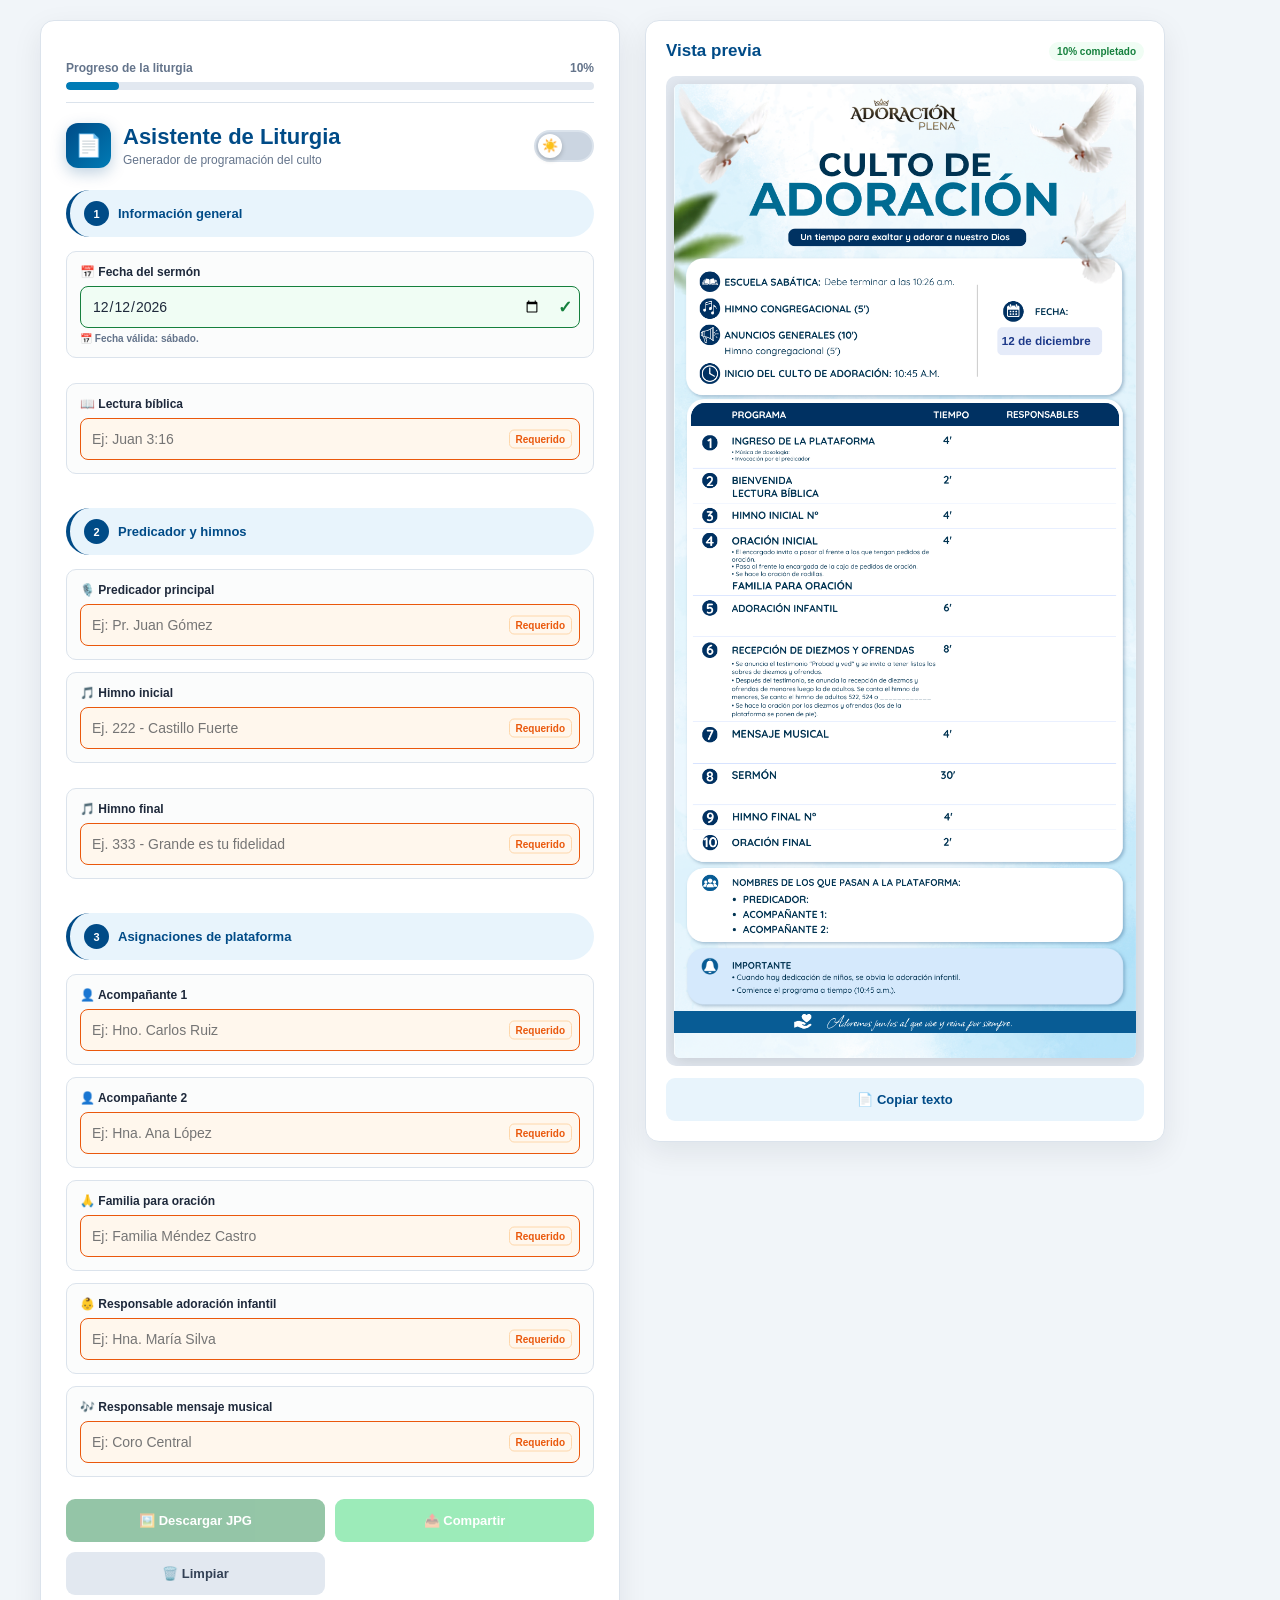
==== commit 45c9ef50: "Add files via upload" ====
--- a/index.html
+++ b/index.html
@@ -65,11 +65,16 @@
 
         <div class="header-actions">
 
+          <!-- Botón Animado Modo Día / Noche -->
           <button
-            class="icon-button"
-            id="btnTheme"
-            title="Cambiar tema">
-            🌙
+            class="theme-toggle"
+            id="theme-toggle"
+            aria-label="Cambiar tema"
+            type="button">
+            <span class="theme-toggle-thumb">
+              <span class="theme-icon icon-sun">☀️</span>
+              <span class="theme-icon icon-moon">🌙</span>
+            </span>
           </button>
 
         </div>
@@ -85,7 +90,7 @@
         <!-- =================================================
              SECCIÓN 1
         ================================================== -->
-<div class="section-title">
+        <div class="section-title">
           <span class="section-number">
             1
           </span>
@@ -142,116 +147,118 @@
           </div>
 
 
-<!-- LECTURA BÍBLICA CON AUTOCOMPLETADO -->
-<div class="field-group">
-
-  <label for="lectura">
-    <span>📖 Lectura bíblica</span>
-  </label>
-
-  <div class="input-wrapper">
-
-    <input
-      type="text"
-      id="lectura"
-      list="librosBiblia"
-      maxlength="80"
-      placeholder="Ej: Juan 3:16"
-      autocomplete="off"
-      required>
-
-    <span
-      class="input-badge badge-required">
-      Requerido
-    </span>
-
-  </div>
-
-  <!-- Lista autocompletable de libros de la Biblia -->
-  <datalist id="librosBiblia">
-    <!-- Antiguo Testamento -->
-    <option value="Génesis"></option>
-    <option value="Éxodo"></option>
-    <option value="Levítico"></option>
-    <option value="Números"></option>
-    <option value="Deuteronomio"></option>
-    <option value="Josué"></option>
-    <option value="Jueces"></option>
-    <option value="Rut"></option>
-    <option value="1 Samuel"></option>
-    <option value="2 Samuel"></option>
-    <option value="1 Reyes"></option>
-    <option value="2 Reyes"></option>
-    <option value="1 Crónicas"></option>
-    <option value="2 Crónicas"></option>
-    <option value="Esdras"></option>
-    <option value="Nehemías"></option>
-    <option value="Ester"></option>
-    <option value="Job"></option>
-    <option value="Salmos"></option>
-    <option value="Proverbios"></option>
-    <option value="Eclesiastés"></option>
-    <option value="Cantares"></option>
-    <option value="Isaías"></option>
-    <option value="Jeremías"></option>
-    <option value="Lamentaciones"></option>
-    <option value="Ezequiel"></option>
-    <option value="Daniel"></option>
-    <option value="Oseas"></option>
-    <option value="Joel"></option>
-    <option value="Amós"></option>
-    <option value="Abdías"></option>
-    <option value="Jonás"></option>
-    <option value="Miqueas"></option>
-    <option value="Nahúm"></option>
-    <option value="Habacuc"></option>
-    <option value="Sofonías"></option>
-    <option value="Hageo"></option>
-    <option value="Zacarías"></option>
-    <option value="Malaquías"></option>
-
-    <!-- Nuevo Testamento -->
-    <option value="Mateo"></option>
-    <option value="Marcos"></option>
-    <option value="Lucas"></option>
-    <option value="Juan"></option>
-    <option value="Hechos"></option>
-    <option value="Romanos"></option>
-    <option value="1 Corintios"></option>
-    <option value="2 Corintios"></option>
-    <option value="Gálatas"></option>
-    <option value="Efesios"></option>
-    <option value="Filipenses"></option>
-    <option value="Colosenses"></option>
-    <option value="1 Tesalonicenses"></option>
-    <option value="2 Tesalonicenses"></option>
-    <option value="1 Timoteo"></option>
-    <option value="2 Timoteo"></option>
-    <option value="Tito"></option>
-    <option value="Filemón"></option>
-    <option value="Hebreos"></option>
-    <option value="Santiago"></option>
-    <option value="1 Pedro"></option>
-    <option value="2 Pedro"></option>
-    <option value="1 Juan"></option>
-    <option value="2 Juan"></option>
-    <option value="3 Juan"></option>
-    <option value="Judas"></option>
-    <option value="Apocalipsis"></option>
-  </datalist>
-
-  <div class="coord-inputs">
-    <input
-      type="number"
-      id="lectura_x"
-      value="293">
-    <input
-      type="number"
-      id="lectura_y"
-      value="761">
-  </div>
-
-</div>
+          <!-- LECTURA BÍBLICA CON AUTOCOMPLETADO -->
+          <div class="field-group">
+
+            <label for="lectura">
+              <span>📖 Lectura bíblica</span>
+            </label>
+
+            <div class="input-wrapper">
+
+              <input
+                type="text"
+                id="lectura"
+                list="librosBiblia"
+                maxlength="80"
+                placeholder="Ej: Juan 3:16"
+                autocomplete="off"
+                required>
+
+              <span
+                class="input-badge badge-required">
+                Requerido
+              </span>
+
+            </div>
+
+            <!-- Lista autocompletable de libros de la Biblia -->
+            <datalist id="librosBiblia">
+              <!-- Antiguo Testamento -->
+              <option value="Génesis"></option>
+              <option value="Éxodo"></option>
+              <option value="Levítico"></option>
+              <option value="Números"></option>
+              <option value="Deuteronomio"></option>
+              <option value="Josué"></option>
+              <option value="Jueces"></option>
+              <option value="Rut"></option>
+              <option value="1 Samuel"></option>
+              <option value="2 Samuel"></option>
+              <option value="1 Reyes"></option>
+              <option value="2 Reyes"></option>
+              <option value="1 Crónicas"></option>
+              <option value="2 Crónicas"></option>
+              <option value="Esdras"></option>
+              <option value="Nehemías"></option>
+              <option value="Ester"></option>
+              <option value="Job"></option>
+              <option value="Salmos"></option>
+              <option value="Proverbios"></option>
+              <option value="Eclesiastés"></option>
+              <option value="Cantares"></option>
+              <option value="Isaías"></option>
+              <option value="Jeremías"></option>
+              <option value="Lamentaciones"></option>
+              <option value="Ezequiel"></option>
+              <option value="Daniel"></option>
+              <option value="Oseas"></option>
+              <option value="Joel"></option>
+              <option value="Amós"></option>
+              <option value="Abdías"></option>
+              <option value="Jonás"></option>
+              <option value="Miqueas"></option>
+              <option value="Nahúm"></option>
+              <option value="Habacuc"></option>
+              <option value="Sofonías"></option>
+              <option value="Hageo"></option>
+              <option value="Zacarías"></option>
+              <option value="Malaquías"></option>
+
+              <!-- Nuevo Testamento -->
+              <option value="Mateo"></option>
+              <option value="Marcos"></option>
+              <option value="Lucas"></option>
+              <option value="Juan"></option>
+              <option value="Hechos"></option>
+              <option value="Romanos"></option>
+              <option value="1 Corintios"></option>
+              <option value="2 Corintios"></option>
+              <option value="Gálatas"></option>
+              <option value="Efesios"></option>
+              <option value="Filipenses"></option>
+              <option value="Colosenses"></option>
+              <option value="1 Tesalonicenses"></option>
+              <option value="2 Tesalonicenses"></option>
+              <option value="1 Timoteo"></option>
+              <option value="2 Timoteo"></option>
+              <option value="Tito"></option>
+              <option value="Filemón"></option>
+              <option value="Hebreos"></option>
+              <option value="Santiago"></option>
+              <option value="1 Pedro"></option>
+              <option value="2 Pedro"></option>
+              <option value="1 Juan"></option>
+              <option value="2 Juan"></option>
+              <option value="3 Juan"></option>
+              <option value="Judas"></option>
+              <option value="Apocalipsis"></option>
+            </datalist>
+
+            <div class="coord-inputs">
+              <input
+                type="number"
+                id="lectura_x"
+                value="293">
+              <input
+                type="number"
+                id="lectura_y"
+                value="761">
+            </div>
+
+          </div>
+        </div>
+
         <!-- =================================================
              SECCIÓN 2
         ================================================== -->
@@ -320,66 +327,69 @@
 
         <div class="field-row-2col">
 
-<!-- HIMNO INICIAL -->
-<div class="field-group">
-  <label for="himnoInicial">
-    <span>🎵 Himno inicial</span>
-  </label>
-
-  <div class="input-wrapper">
-    <input
-      type="text"
-      id="himnoInicial"
-      placeholder="Ej. 222 - Castillo Fuerte"
-      required>
-
-    <span class="input-badge badge-required">
-      Requerido
-    </span>
-  </div>
-
-  <div class="coord-inputs">
-    <input
-      type="number"
-      id="himnoInicial_x"
-      value="280">
-
-    <input
-      type="number"
-      id="himnoInicial_y"
-      value="816">
-  </div>
-</div>
-<!-- HIMNO FINAL -->
-<div class="field-group">
-  <label for="himnoFinal">
-    <span>🎵 Himno final</span>
-  </label>
-
-  <div class="input-wrapper">
-    <input
-      type="text"
-      id="himnoFinal"
-      placeholder="Ej. 333 - Grande es tu fidelidad"
-      required>
-
-    <span class="input-badge badge-required">
-      Requerido
-    </span>
-  </div>
-
-  <div class="coord-inputs">
-    <input
-      type="number"
-      id="himnoFinal_x"
-      value="280">
-
-    <input
-      type="number"
-      id="himnoFinal_y"
-      value="1380">
-  </div>
-</div>
+          <!-- HIMNO INICIAL -->
+          <div class="field-group">
+            <label for="himnoInicial">
+              <span>🎵 Himno inicial</span>
+            </label>
+
+            <div class="input-wrapper">
+              <input
+                type="text"
+                id="himnoInicial"
+                placeholder="Ej. 222 - Castillo Fuerte"
+                required>
+
+              <span class="input-badge badge-required">
+                Requerido
+              </span>
+            </div>
+
+            <div class="coord-inputs">
+              <input
+                type="number"
+                id="himnoInicial_x"
+                value="280">
+
+              <input
+                type="number"
+                id="himnoInicial_y"
+                value="816">
+            </div>
+          </div>
+
+          <!-- HIMNO FINAL -->
+          <div class="field-group">
+            <label for="himnoFinal">
+              <span>🎵 Himno final</span>
+            </label>
+
+            <div class="input-wrapper">
+              <input
+                type="text"
+                id="himnoFinal"
+                placeholder="Ej. 333 - Grande es tu fidelidad"
+                required>
+
+              <span class="input-badge badge-required">
+                Requerido
+              </span>
+            </div>
+
+            <div class="coord-inputs">
+              <input
+                type="number"
+                id="himnoFinal_x"
+                value="280">
+
+              <input
+                type="number"
+                id="himnoFinal_y"
+                value="1380">
+            </div>
+          </div>
+        </div>
+
         <!-- =================================================
              SECCIÓN 3
         ================================================== -->
@@ -1029,13 +1039,6 @@
       🗑️ Limpiar
 
     </button>
-   <!--  <button
-      id="btnMobileShare"
-      class="btn-whatsapp"
-      disabled>
-      <img src="share.svg" alt="Compartir" class="btn-icon">
-      <span>Compartir liturgia</span>
-    </button> -->
    
     <button
       id="btnMobileShare"
--- a/styles.css
+++ b/styles.css
@@ -194,30 +194,75 @@
   gap: 7px;
 }
 
-.icon-button {
-  width: 40px;
-  height: 40px;
-
-  border: 1px solid var(--border);
-  background: var(--card);
-  color: var(--text);
-
-  border-radius: 10px;
-
+/* =========================================================
+   BOTÓN ANIMADO DÍA / NOCHE (.theme-toggle)
+========================================================= */
+
+.theme-toggle {
+  position: relative;
+  width: 60px;
+  height: 32px;
+  border-radius: 99px;
+  background-color: #cbd5e1;
+  border: 2px solid var(--border);
+  padding: 2px;
+  cursor: pointer;
+  outline: none;
+  transition: background-color 0.3s ease, border-color 0.3s ease;
+  min-height: auto;
+}
+
+.theme-toggle-thumb {
+  position: absolute;
+  top: 2px;
+  left: 2px;
+  width: 24px;
+  height: 24px;
+  border-radius: 50%;
+  background-color: #ffffff;
+  box-shadow: 0 2px 5px rgba(0, 0, 0, 0.2);
   display: flex;
   align-items: center;
   justify-content: center;
-
-  cursor: pointer;
-
-  font-size: 18px;
-
-  transition: 0.2s;
-}
-
-.icon-button:hover {
-  transform: translateY(-1px);
-  border-color: var(--secondary);
+  transition: transform 0.3s cubic-bezier(0.4, 0, 0.2, 1), background-color 0.3s ease;
+}
+
+.theme-icon {
+  position: absolute;
+  font-size: 13px;
+  user-select: none;
+  transition: opacity 0.25s ease, transform 0.25s ease;
+}
+
+.icon-sun {
+  opacity: 1;
+  transform: scale(1) rotate(0deg);
+}
+
+.icon-moon {
+  opacity: 0;
+  transform: scale(0.5) rotate(-90deg);
+}
+
+/* Estado Oscuro Activo */
+body.dark .theme-toggle {
+  background-color: #334155;
+  border-color: #475569;
+}
+
+body.dark .theme-toggle-thumb {
+  transform: translateX(28px);
+  background-color: #0f172a;
+}
+
+body.dark .icon-sun {
+  opacity: 0;
+  transform: scale(0.5) rotate(90deg);
+}
+
+body.dark .icon-moon {
+  opacity: 1;
+  transform: scale(1) rotate(0deg);
 }
 
 /* =========================================================
@@ -338,7 +383,6 @@
 ========================================================= */
 .field-row-2col {
   display: grid;
-  /* Forzar una sola columna vertical */
   grid-template-columns: 1fr;
   gap: 13px;
 }
@@ -576,7 +620,7 @@
 }
 
 .btn-icon {
-  width: 25px;  /* Ajusta el tamaño según tu diseño */
+  width: 25px;
   height: 25px;
   object-fit: contain;
 }
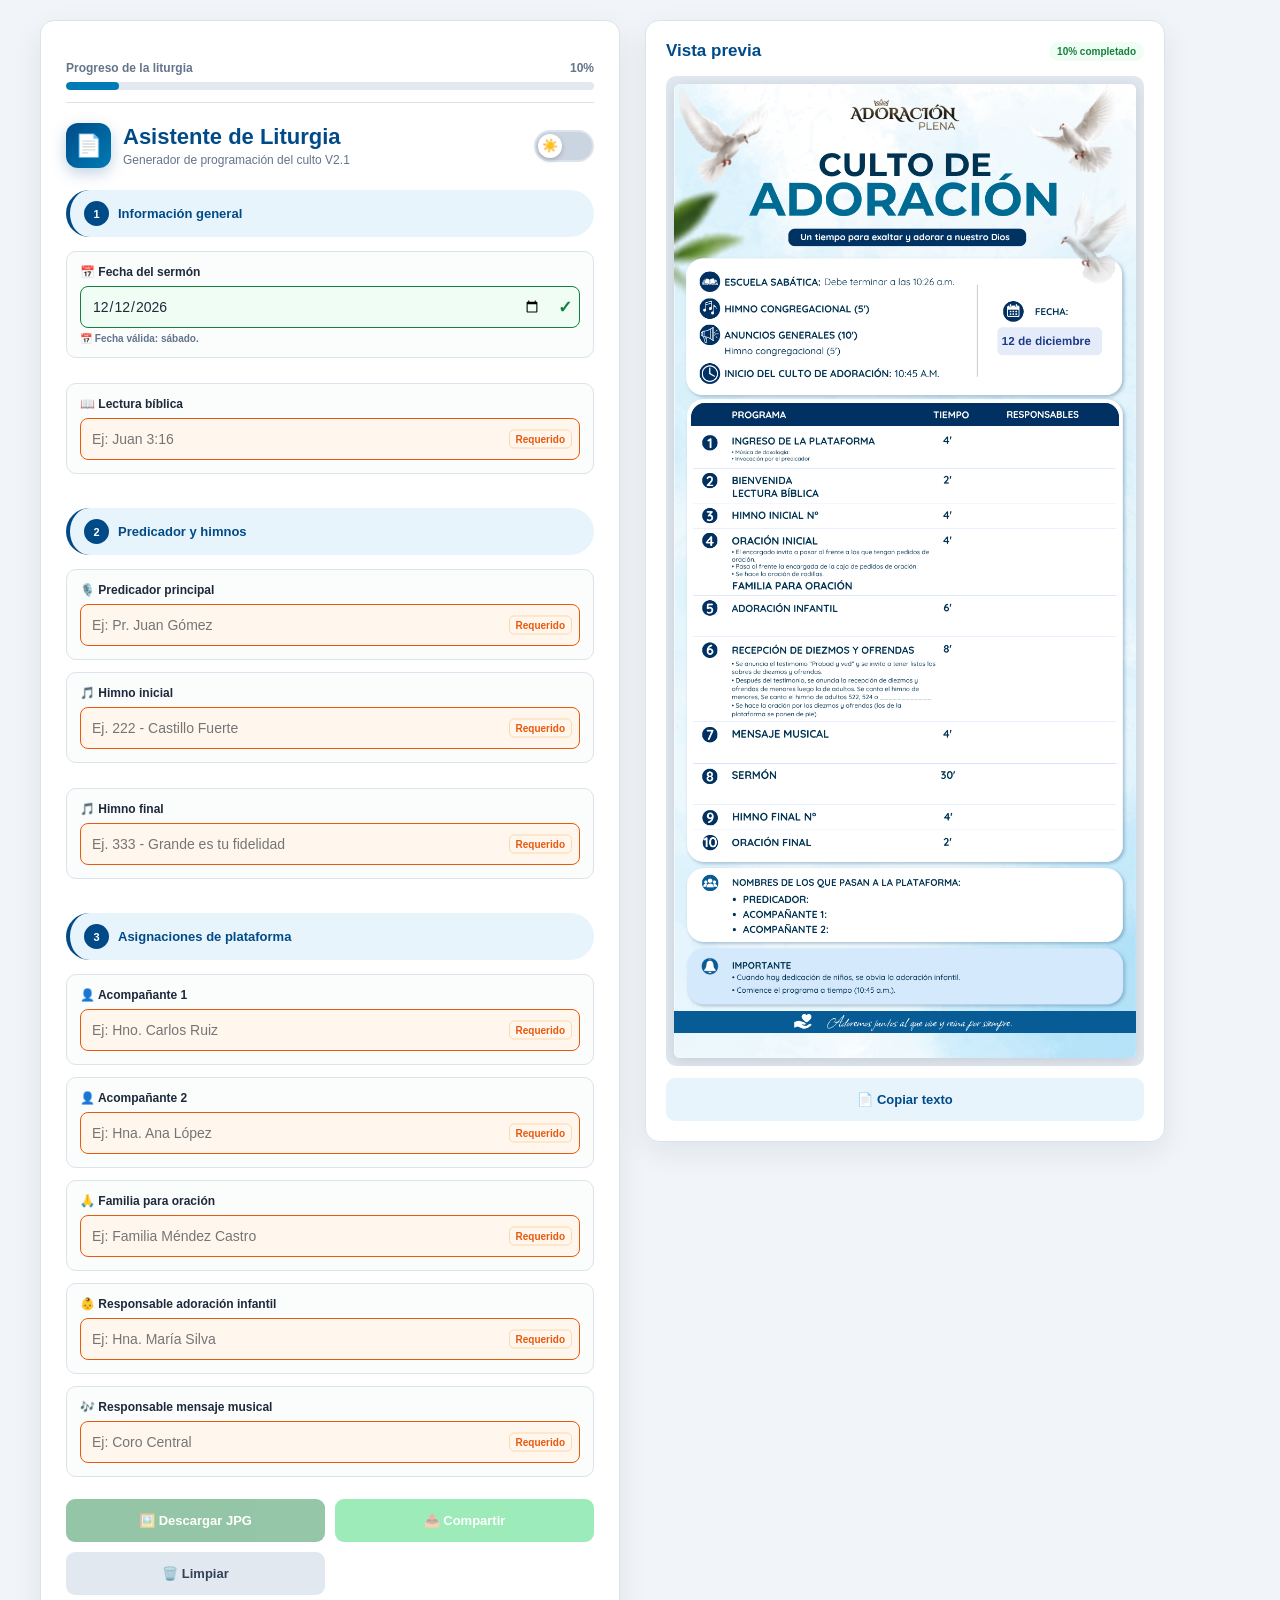
==== commit e611dcf4: "Update subtitle to 'Generador de programación del culto V2.1'" ====
--- a/index.html
+++ b/index.html
@@ -57,7 +57,7 @@
             <h1>Asistente de Liturgia</h1>
 
             <div class="subtitle">
-              Generador de programación del culto
+              Generador de programación del culto V2.1
             </div>
           </div>
 
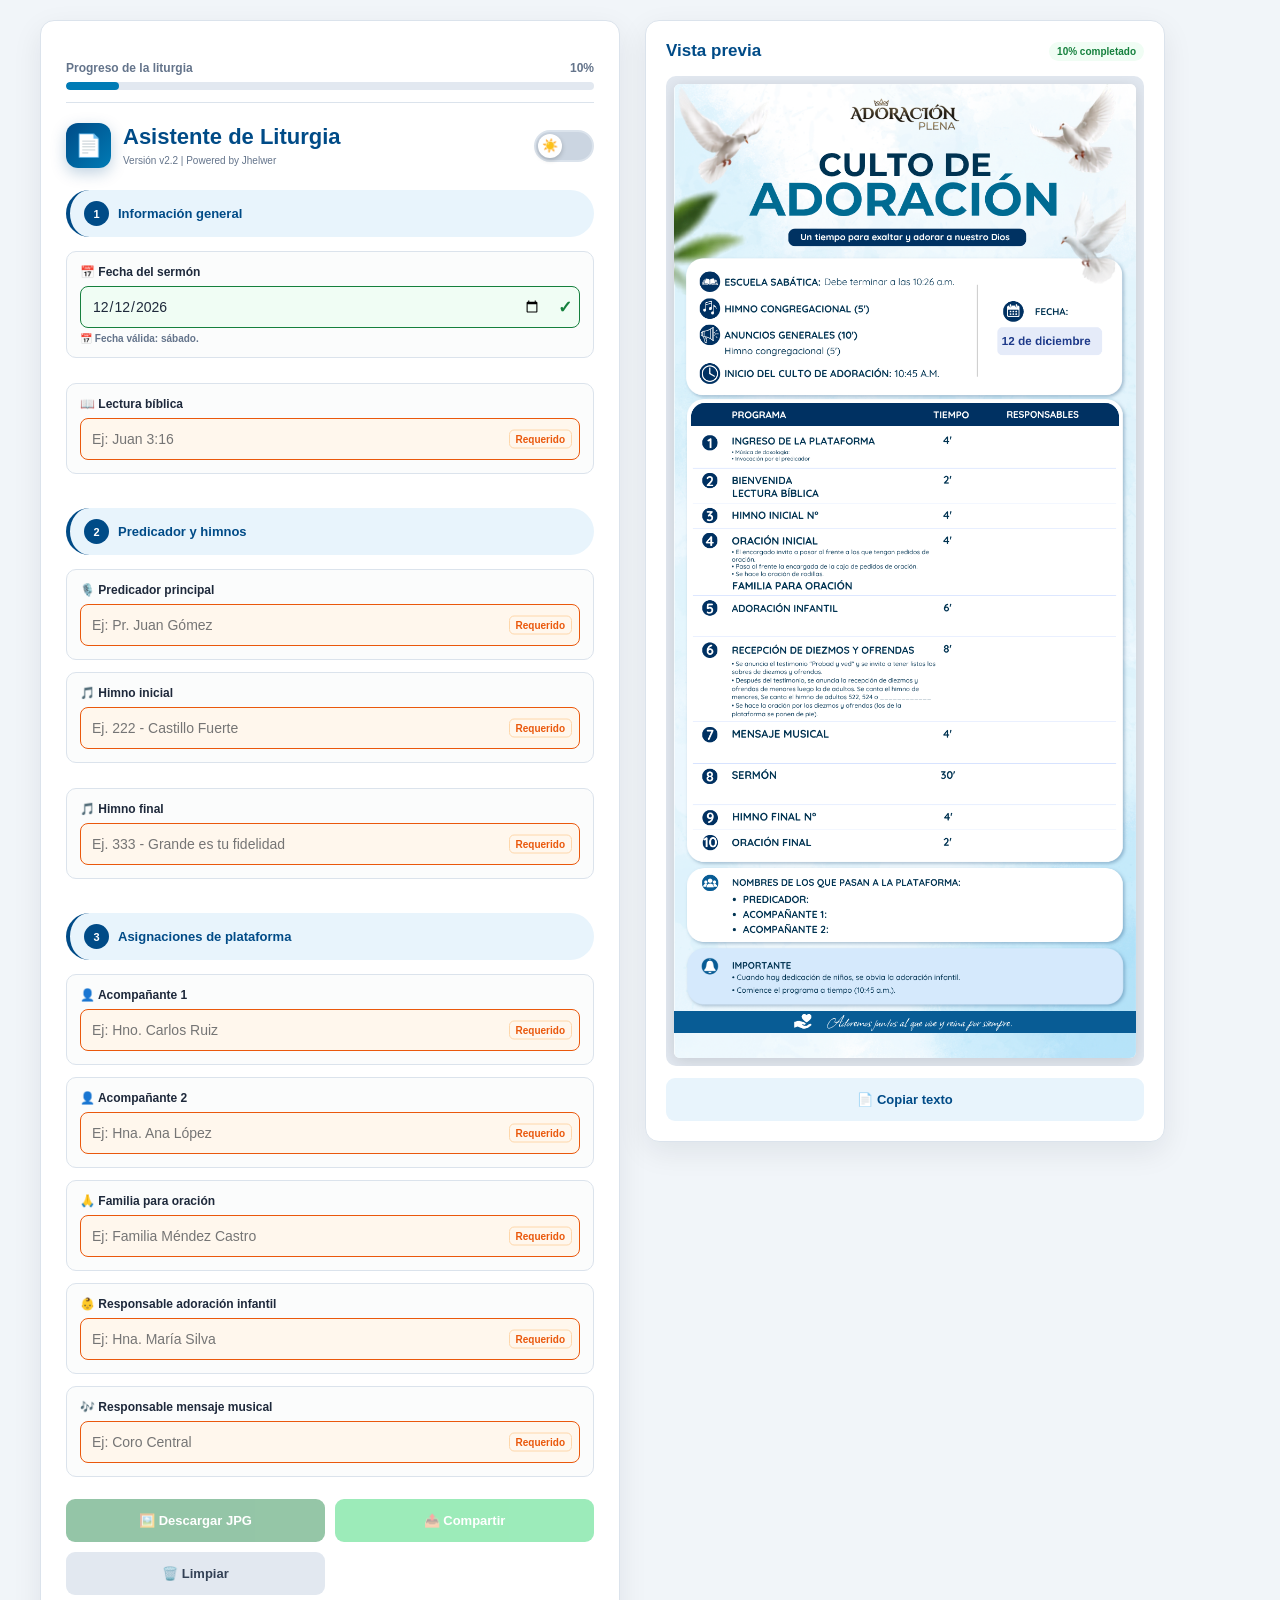
==== commit 72950699: "Add files via upload" ====
--- a/index.html
+++ b/index.html
@@ -9,7 +9,9 @@
   <meta name="apple-mobile-web-app-status-bar-style" content="default">
   <meta name="apple-mobile-web-app-title" content="Liturgia">
 
-  <title>Asistente de Liturgia 2.0</title>
+  <title>
+    <h1>Asistente de Liturgia <span id="app-version">v2.0</span></h1>
+  </title>
 
   <link rel="icon" type="image/svg+xml" href="favicon.svg">
   <!-- Archivo de estilos CSS externo -->
@@ -57,7 +59,7 @@
             <h1>Asistente de Liturgia</h1>
 
             <div class="subtitle">
-              Generador de programación del culto V2.1
+              <small>Versión <span id="app-version-footer">2.0</span> | Powered by Jhelwer</small>
             </div>
           </div>
 
--- a/styles.css
+++ b/styles.css
@@ -1110,3 +1110,17 @@
     grid-template-columns: 1fr;
   }
 }
+
+/* Animación de destello de error para el campo de fecha */
+@keyframes errorFlash {
+  0% { transform: scale(1); }
+  50% { transform: scale(1.02); border-color: var(--danger); background-color: var(--danger-bg); }
+  100% { transform: scale(1); }
+}
+
+input.st-error-flash {
+  animation: errorFlash 0.4s ease;
+  border-color: var(--danger) !important;
+  background-color: var(--danger-bg) !important;
+  color: var(--danger) !important;
+}
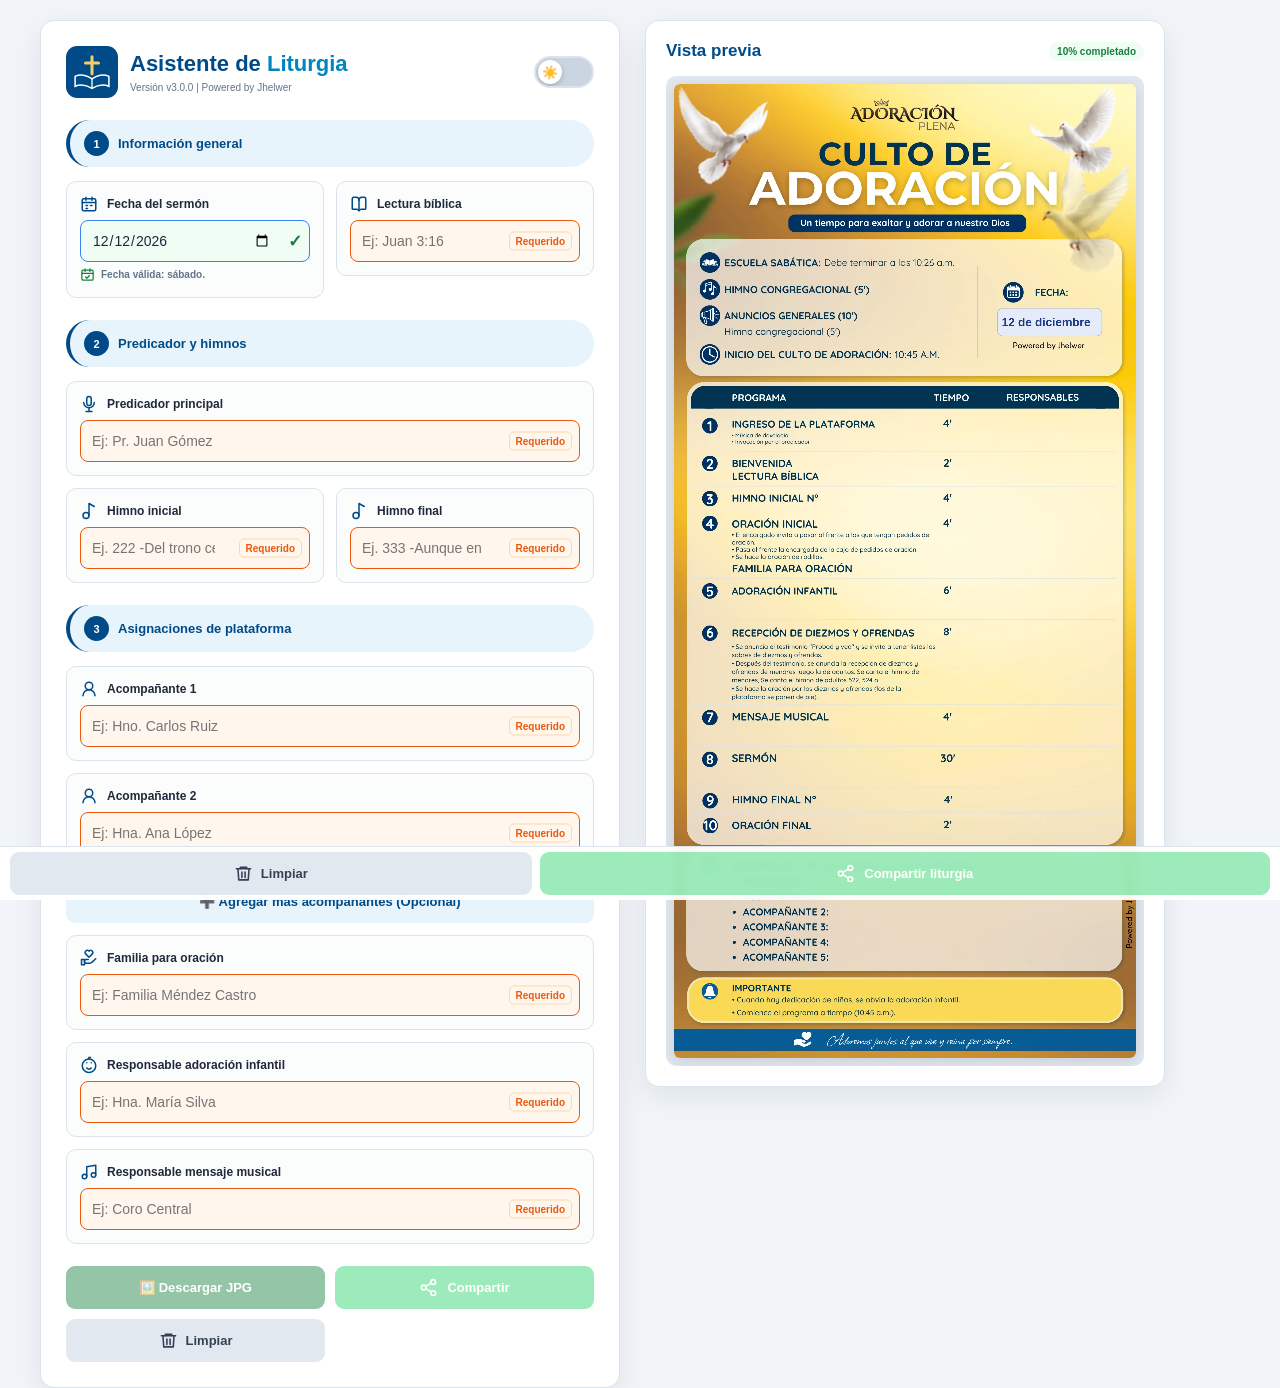
==== commit 26b70a17: "Add files via upload" ====
--- a/index.html
+++ b/index.html
@@ -9,9 +9,7 @@
   <meta name="apple-mobile-web-app-status-bar-style" content="default">
   <meta name="apple-mobile-web-app-title" content="Liturgia">
 
-  <title>
-    <h1>Asistente de Liturgia <span id="app-version">v2.0</span></h1>
-  </title>
+  <title>Asistente de Liturgia v2.0</title>
 
   <link rel="icon" type="image/svg+xml" href="favicon.svg">
   <!-- Archivo de estilos CSS externo -->
@@ -28,38 +26,48 @@
 
     <section class="form-card">
 
-      <div class="progress-container">
-
-        <div class="progress-header">
-          <span>Progreso de la liturgia</span>
-          <span id="progressText">0%</span>
-        </div>
-
-        <div class="progress-bar-bg">
-          <div
-            class="progress-bar-fill"
-            id="progressBar">
+      <!-- ENCABEZADO -->
+
+      <header class="app-header">
+
+        <div class="app-title">
+
+          <div class="app-logo">
+            <svg viewBox="0 0 120 120"
+                width="44"
+                height="44"
+                xmlns="http://www.w3.org/2000/svg"
+                aria-hidden="true">
+
+              <rect width="120" height="120"
+                    rx="26" fill="#004b87"/>
+
+              <!-- Cruz -->
+              <path d="M60 25 V64 M45 39 H75"
+                    stroke="#F4CE6B"
+                    stroke-width="7"
+                    stroke-linecap="round"/>
+
+              <!-- Biblia abierta -->
+              <path d="M21 70 Q39 62 60 76
+                      Q81 62 99 70
+                      L99 93 Q80 85 60 98
+                      Q40 85 21 93 Z"
+                    fill="none"
+                    stroke="white"
+                    stroke-width="3.5"/>
+
+              <path d="M60 76 L60 98"
+                    stroke="white"
+                    stroke-width="3"/>
+            </svg>
           </div>
-        </div>
-
-      </div>
-
-
-      <!-- ENCABEZADO -->
-
-      <header class="app-header">
-
-        <div class="app-title">
-
-          <div class="app-logo">
-            📄
-          </div>
 
           <div>
-            <h1>Asistente de Liturgia</h1>
+            <h1>Asistente de <span class="title-highlight">Liturgia</span></h1>
 
             <div class="subtitle">
-              <small>Versión <span id="app-version-footer">2.0</span> | Powered by Jhelwer</small>
+              <small>Versión <span id="app-version-footer">2.2</span> | Powered by Jhelwer</small>
             </div>
           </div>
 
@@ -93,21 +101,32 @@
              SECCIÓN 1
         ================================================== -->
         <div class="section-title">
-          <span class="section-number">
-            1
-          </span>
-
+          <span class="section-number">1</span>
           Información general
         </div>
 
-        <div class="field-row-2col">
-
+        <div class="field-row-2col info-general-grid">
           <!-- FECHA -->
 
           <div class="field-group">
-
+                   
             <label for="fecha">
-              <span>📅 Fecha del sermón</span>
+              <span class="label-icon">
+                <svg viewBox="0 0 24 24"
+                    width="18"
+                    height="18"
+                    fill="none"
+                    stroke="currentColor"
+                    stroke-width="2"
+                    stroke-linecap="round"
+                    stroke-linejoin="round"
+                    aria-hidden="true">
+                  <rect x="3" y="5" width="18" height="16" rx="2"/>
+                  <path d="M16 3v4M8 3v4M3 10h18"/>
+                  <path d="M8 14h2M14 14h2M8 18h2"/>
+                </svg>
+                Fecha del sermón
+              </span>
             </label>
 
             <div class="input-wrapper">
@@ -127,24 +146,8 @@
             <span
               class="field-hint"
               id="fechaHint">
-
               📅 Solo se permiten días sábados.
-
             </span>
-
-            <div class="coord-inputs">
-
-              <input
-                type="number"
-                id="fecha_x"
-                value="696">
-
-              <input
-                type="number"
-                id="fecha_y"
-                value="488">
-
-            </div>
 
           </div>
 
@@ -153,7 +156,24 @@
           <div class="field-group">
 
             <label for="lectura">
-              <span>📖 Lectura bíblica</span>
+              <span class="label-icon">
+                <svg viewBox="0 0 24 24" fill="none"
+                    stroke="currentColor" stroke-width="2"
+                    stroke-linecap="round"
+                    stroke-linejoin="round"
+                    aria-hidden="true">
+                  <path d="M12 7v14"/>
+                  <path d="M3 18V5a2 2 0 0 1 2-2h3
+                          a4 4 0 0 1 4 4
+                          4 4 0 0 1 4-4h3
+                          a2 2 0 0 1 2 2v13
+                          a1 1 0 0 1-1 1h-4
+                          a4 4 0 0 0-4 2
+                          4 4 0 0 0-4-2H4
+                          a1 1 0 0 1-1-1z"/>
+                </svg>
+                Lectura bíblica
+              </span>
             </label>
 
             <div class="input-wrapper">
@@ -247,17 +267,6 @@
               <option value="Apocalipsis"></option>
             </datalist>
 
-            <div class="coord-inputs">
-              <input
-                type="number"
-                id="lectura_x"
-                value="293">
-              <input
-                type="number"
-                id="lectura_y"
-                value="761">
-            </div>
-
           </div>
         </div>
 
@@ -266,13 +275,8 @@
         ================================================== -->
 
         <div class="section-title">
-
-          <span class="section-number">
-            2
-          </span>
-
+          <span class="section-number">2</span>
           Predicador y himnos
-
         </div>
 
 
@@ -281,7 +285,31 @@
         <div class="field-group">
 
           <label for="predicador">
-            <span>🎙️ Predicador principal</span>
+            <span class="label-icon">
+              <svg
+                viewBox="0 0 24 24"
+                width="18"
+                height="18"
+                fill="none"
+                stroke="currentColor"
+                stroke-width="2"
+                stroke-linecap="round"
+                stroke-linejoin="round"
+                aria-hidden="true">
+
+                <!-- Cápsula del micrófono -->
+                <rect x="9" y="2" width="6" height="12" rx="3"/>
+
+                <!-- Soporte inferior -->
+                <path d="M5 10a7 7 0 0 0 14 0"/>
+
+                <!-- Base -->
+                <path d="M12 17v5"/>
+                <path d="M8 22h8"/>
+
+              </svg>
+              Predicador principal
+            </span>
           </label>
 
           <div class="input-wrapper">
@@ -300,291 +328,867 @@
 
           </div>
 
-          <div class="coord-inputs">
-
-            <input
-              type="number"
-              id="predicador_x"
-              value="260">
-
-            <input
-              type="number"
-              id="predicador_y"
-              value="1532">
-
-            <input
-              type="number"
-              id="predicador_x2"
-              value="554">
-
-            <input
-              type="number"
-              id="predicador_y2"
-              value="1336">
-
-          </div>
-
-        </div>
-
-
-        <div class="field-row-2col">
-
+        </div>
+
+
+          <div class="field-row-2col info-general-grid">
           <!-- HIMNO INICIAL -->
           <div class="field-group">
+
             <label for="himnoInicial">
-              <span>🎵 Himno inicial</span>
+              <span class="label-icon">
+                <svg viewBox="0 0 24 24" fill="none"
+                    stroke="currentColor" stroke-width="2"
+                    stroke-linecap="round"
+                    stroke-linejoin="round"
+                    aria-hidden="true">
+                  <circle cx="8" cy="18" r="4"/>
+                  <path d="M12 18V2l7 4"/>
+                </svg>
+                Himno inicial
+              </span>
             </label>
 
             <div class="input-wrapper">
               <input
                 type="text"
                 id="himnoInicial"
-                placeholder="Ej. 222 - Castillo Fuerte"
+                list="listaHimnos"
+                maxlength="60"
+                placeholder="Ej. 222 -Del trono celestial"
+                autocomplete="off"
                 required>
 
               <span class="input-badge badge-required">
                 Requerido
               </span>
             </div>
-
-            <div class="coord-inputs">
-              <input
-                type="number"
-                id="himnoInicial_x"
-                value="280">
-
-              <input
-                type="number"
-                id="himnoInicial_y"
-                value="816">
-            </div>
           </div>
 
           <!-- HIMNO FINAL -->
           <div class="field-group">
+
             <label for="himnoFinal">
-              <span>🎵 Himno final</span>
+              <span class="label-icon">
+                <svg viewBox="0 0 24 24" fill="none"
+                    stroke="currentColor" stroke-width="2"
+                    stroke-linecap="round"
+                    stroke-linejoin="round"
+                    aria-hidden="true">
+                  <circle cx="8" cy="18" r="4"/>
+                  <path d="M12 18V2l7 4"/>
+                </svg>
+                Himno final
+              </span>
             </label>
 
             <div class="input-wrapper">
               <input
                 type="text"
                 id="himnoFinal"
-                placeholder="Ej. 333 - Grande es tu fidelidad"
+                list="listaHimnos"
+                maxlength="60"
+                placeholder="Ej. 333 -Aunque en esta vida"
+                autocomplete="off"
                 required>
 
               <span class="input-badge badge-required">
                 Requerido
               </span>
             </div>
-
-            <div class="coord-inputs">
-              <input
-                type="number"
-                id="himnoFinal_x"
-                value="280">
-
-              <input
-                type="number"
-                id="himnoFinal_y"
-                value="1380">
-            </div>
           </div>
         </div>
+
+        <!-- Lista autocompletable compartida para los Himnos -->
+        <datalist id="listaHimnos">
+          <option value="1 -Cantad alegres al Señor"></option>
+          <option value="2 -Da gloria al Señor"></option>
+          <option value="3 -Unidos en espíritu"></option>
+          <option value="4 -Alabanzas sin cesar"></option>
+          <option value="5 -A ti, glorioso Dios"></option>
+          <option value="6 -¡Hosanna!"></option>
+          <option value="7 -Oh Dios, mi soberano Rey"></option>
+          <option value="8 -¡Suenen dulces himnos!"></option>
+          <option value="9 -Alabemos al Señor"></option>
+          <option value="10 -Alaba al Dios de Abraham"></option>
+          <option value="11 -Alma, bendice al Señor"></option>
+          <option value="12 -Todos juntos reunidos"></option>
+          <option value="13 -Al Dios invisible"></option>
+          <option value="14 -Engrandecido sea Dios"></option>
+          <option value="15 -Loámoste, ¡oh Dios!"></option>
+          <option value="16 -A nuestro Padre Dios"></option>
+          <option value="17 -Oh Padre, eterno Dios"></option>
+          <option value="18 -Load al Padre"></option>
+          <option value="19 -Padre nuestro"></option>
+          <option value="20 -A Dios, el Padre celestial"></option>
+          <option value="21 -Gloria sea al Padre"></option>
+          <option value="22 -Jehová está en su santo templo"></option>
+          <option value="23 -¡Silencio! ¡Silencio!"></option>
+          <option value="24 -Imploramos tu presencia"></option>
+          <option value="25 -Siento la presencia del Señor"></option>
+          <option value="26 -Aquí reunidos"></option>
+          <option value="27 -¡Oh Pastor divino, escucha!"></option>
+          <option value="28 -Tu pueblo jubiloso"></option>
+          <option value="29 -Del culto el tiempo llega"></option>
+          <option value="30 -Abre mis ojos"></option>
+          <option value="31 -¡Oh, Señor! al orar"></option>
+          <option value="32 -Nos reunimos en tu santuario"></option>
+          <option value="33 -Tu presencia, Padre amante, invocamos"></option>
+          <option value="34 -En momentos así"></option>
+          <option value="35 -Oye, oh Señor"></option>
+          <option value="36 -¡Oh, Dios, que oyes cada oración!"></option>
+          <option value="37 -Dios os guarde"></option>
+          <option value="38 -Que Dios te guarde"></option>
+          <option value="39 -Despide hoy tu grey"></option>
+          <option value="40 -Shalom"></option>
+          <option value="41 -Gracia, amor y comunión"></option>
+          <option value="42 -Queda, Señor"></option>
+          <option value="43 -Agua de vida"></option>
+          <option value="44 -Despídenos con tu bendición"></option>
+          <option value="45 -Después, Señor"></option>
+          <option value="46 -Hoy amanece"></option>
+          <option value="47 -Por la mañana"></option>
+          <option value="48 -Oh Dios, si he ofendido un corazón"></option>
+          <option value="49 -Cristo, ya la noche cierra"></option>
+          <option value="50 -Baja el sol"></option>
+          <option value="51 -Nuestro sol se pone ya"></option>
+          <option value="52 -Señor Jesús, el día ya se fue"></option>
+          <option value="53 -¡Oh amor de Dios!"></option>
+          <option value="54 -Tan bueno es Dios"></option>
+          <option value="55 -Grande, Señor, es tu misericordia"></option>
+          <option value="56 -De tal manera amó"></option>
+          <option value="57 -Mi Dios me ama"></option>
+          <option value="58 -Grande es el amor divino"></option>
+          <option value="59 -Mirad qué amor"></option>
+          <option value="60 -¡Santo! ¡Santo! ¡Santo! Tu gloria llena"></option>
+          <option value="61 -Santo, Santo, Santo, Dios Omnipotente"></option>
+          <option value="62 -Santo, Santo, Santo, Santo es el Señor"></option>
+          <option value="63 -Al Rey adorad"></option>
+          <option value="64 -Yo canto el poder de Dios"></option>
+          <option value="65 -El mundo es de mi Dios"></option>
+          <option value="66 -¿Sabes cuántos?"></option>
+          <option value="67 -¡Señor, yo te conozco!"></option>
+          <option value="68 -Todo lo que ha creado Dios"></option>
+          <option value="69 -Señor, mi Dios"></option>
+          <option value="70 -¡Nuestro Dios reina!"></option>
+          <option value="71 -Cada cosa hermosa"></option>
+          <option value="72 -Fue un milagro"></option>
+          <option value="73 -La creación"></option>
+          <option value="74 -Himno al Creador"></option>
+          <option value="75 -Grande es Jehová"></option>
+          <option value="76 -Eterno Dios, mi Creador"></option>
+          <option value="77 -Sea exaltado"></option>
+          <option value="78 -¡Al mundo paz!"></option>
+          <option value="79 -Se oye un canto en alta esfera"></option>
+          <option value="80 -Venid, pastorcillos"></option>
+          <option value="81 -Noche de paz"></option>
+          <option value="82 -Ya repican las campanas"></option>
+          <option value="83 -La primera Navidad"></option>
+          <option value="84 -Ve, dilo en las montañas"></option>
+          <option value="85 -Allá en el pesebre"></option>
+          <option value="86 -A medianoche en Belén"></option>
+          <option value="87 -Venid, fieles todos"></option>
+          <option value="88 -Oh, aldehuela de Belén"></option>
+          <option value="89 -Cristianos, alegraos hoy"></option>
+          <option value="90 -Somos del oriente"></option>
+          <option value="91 -¿Qué niño es este?"></option>
+          <option value="92 -Ángeles cantando están"></option>
+          <option value="93 -Hubo Uno que quiso"></option>
+          <option value="94 -Sangró mi soberano Dios"></option>
+          <option value="95 -Un día"></option>
+          <option value="96 -Al contemplar la excelsa cruz"></option>
+          <option value="97 -En el monte Calvario"></option>
+          <option value="98 -Rostro divino"></option>
+          <option value="99 -Jamás podrá alguien separarnos"></option>
+          <option value="100 -¡Dulces momentos!"></option>
+          <option value="101 -Cabeza sacrosanta"></option>
+          <option value="102 -Cordero de Dios"></option>
+          <option value="103 -Jesús resucitado"></option>
+          <option value="104 -La tumba le encerró"></option>
+          <option value="105 -Cristo ha resucitado"></option>
+          <option value="106 -Tuya es la gloria"></option>
+          <option value="107 -Canto el gran amor"></option>
+          <option value="108 -Amigo fiel es Cristo"></option>
+          <option value="109 -Un buen amigo tengo yo"></option>
+          <option value="110 -Cristo es el mejor amigo"></option>
+          <option value="111 -Como Jesús no hay otro amigo"></option>
+          <option value="112 -Ningún otro me amó cual Cristo"></option>
+          <option value="113 -Amor que no me dejarás"></option>
+          <option value="114 -Dime la antigua historia"></option>
+          <option value="115 -¡Oh, cuán grande amor!"></option>
+          <option value="116 -Cristo está a mi lado"></option>
+          <option value="117 -No sé por qué"></option>
+          <option value="118 -Cuando estés cansado y abatido"></option>
+          <option value="119 -De su trono, mi Jesús"></option>
+          <option value="120 -¡Cuánto me alegra!"></option>
+          <option value="121 -Es Jesucristo la vida, la luz"></option>
+          <option value="122 -Divino pastor"></option>
+          <option value="123 -¡Cuánto nos ama Jesús!"></option>
+          <option value="124 -Ama el Pastor sus ovejas"></option>
+          <option value="125 -Infinito amor de Cristo"></option>
+          <option value="126 -Abrigadas y salvas en el redil"></option>
+          <option value="127 -Cristo, nombre dulce"></option>
+          <option value="128 -¡Tu nombre es dulce, buen Jesús!"></option>
+          <option value="129 -Cual Jesús no hay otro nombre"></option>
+          <option value="130 -Cristo, Cristo, Cristo"></option>
+          <option value="131 -Bendito es el nombre de Jesús"></option>
+          <option value="132 -Dulce, hermoso nombre es Jesús"></option>
+          <option value="133 -Venid, con cánticos venid"></option>
+          <option value="134 -Cual mirra fragante"></option>
+          <option value="135 -Cristo, nombre sublime"></option>
+          <option value="136 -¡Oh, cuánto amo a Cristo!"></option>
+          <option value="137 -De Jesús el nombre invoca"></option>
+          <option value="138 -De mi amante Salvador"></option>
+          <option value="139 -La tierna voz del Salvador"></option>
+          <option value="140 -Te quiero, te quiero"></option>
+          <option value="141 -¡Alabadle!"></option>
+          <option value="142 -Venid, cantad de gozo en plenitud"></option>
+          <option value="143 -Digno eres tú"></option>
+          <option value="144 -Mi Salvador"></option>
+          <option value="145 -Con acentos de alegría"></option>
+          <option value="146 -Ni en la tierra"></option>
+          <option value="147 -A Dios sea gloria"></option>
+          <option value="148 -Solo Cristo"></option>
+          <option value="149 -Junto a la cruz do Jesús murió"></option>
+          <option value="150 -A Cristo doy mi canto"></option>
+          <option value="151 -Por eso lo amo"></option>
+          <option value="152 -A ti, Jesús"></option>
+          <option value="153 -Ved a Cristo"></option>
+          <option value="154 -Dad gloria al Cordero Rey"></option>
+          <option value="155 -En Sion Jesús hoy reina"></option>
+          <option value="156 -A Cristo coronad"></option>
+          <option value="157 -¡Majestad!"></option>
+          <option value="158 -Amanece ya la mañana de oro"></option>
+          <option value="159 -Yo espero la mañana"></option>
+          <option value="160 -Viene otra vez nuestro Salvador"></option>
+          <option value="161 -¡Oh! cuán gratas las nuevas"></option>
+          <option value="162 -En presencia estar de Cristo"></option>
+          <option value="163 -Cristo viene, esto es cierto"></option>
+          <option value="164 -Jesús pronto volverá"></option>
+          <option value="165 -¡Vendrá el Señor!"></option>
+          <option value="166 -Siervos de Dios, la trompeta tocad"></option>
+          <option value="167 -¿Quién en deslumbrante gloria?"></option>
+          <option value="168 -El Rey que viene"></option>
+          <option value="169 -Cuando suene la trompeta"></option>
+          <option value="170 -La segunda venida de Cristo"></option>
+          <option value="171 -¿Has oído el mensaje?"></option>
+          <option value="172 -Promesa dulce"></option>
+          <option value="173 -¿Será al albor?"></option>
+          <option value="174 -Mira los hitos"></option>
+          <option value="175 -Ved a Cristo, que se acerca"></option>
+          <option value="176 -Tú verás al Rey viniendo"></option>
+          <option value="177 -Los tres mensajes angélicos"></option>
+          <option value="178 -Contemplé la gloria"></option>
+          <option value="179 -¡Cristo viene! Aquel día se acerca"></option>
+          <option value="180 -Sí, lo veremos"></option>
+          <option value="181 -Una esperanza"></option>
+          <option value="182 -Veremos a Cristo"></option>
+          <option value="183 -No me olvidé de ti"></option>
+          <option value="184 -Nunca te rindas"></option>
+          <option value="185 -Al cielo voy"></option>
+          <option value="186 -Hace años escuché"></option>
+          <option value="187 -Aunque anochezca"></option>
+          <option value="188 -Gran alegría"></option>
+          <option value="189 -Cristo muy pronto vendrá"></option>
+          <option value="190 -Santo Espíritu de Cristo"></option>
+          <option value="191 -La nueva proclamad"></option>
+          <option value="192 -Llena mi ser"></option>
+          <option value="193 -Dios nos ha dado promesa"></option>
+          <option value="194 -Vive en mí"></option>
+          <option value="195 -Abre mis ojos a la luz"></option>
+          <option value="196 -Santo Espíritu de Dios"></option>
+          <option value="197 -Dulce Espíritu"></option>
+          <option value="198 -Desciende, Espíritu de amor"></option>
+          <option value="199 -Movidos por tu Espíritu"></option>
+          <option value="200 -Bautízanos hoy"></option>
+          <option value="201 -Canción del Espíritu"></option>
+          <option value="202 -Danos el fuego"></option>
+          <option value="203 -Santo Espíritu llena mi vida"></option>
+          <option value="204 -Oh, cantádmelas otra vez"></option>
+          <option value="205 -Dadme la Biblia"></option>
+          <option value="206 -Padre, tu Palabra es mi delicia"></option>
+          <option value="207 -Dios nos habla"></option>
+          <option value="208 -¡Santa Biblia!"></option>
+          <option value="209 -La Biblia nos habla de Cristo"></option>
+          <option value="210 -Huye cual ave"></option>
+          <option value="211 -Fija tus ojos en Cristo"></option>
+          <option value="212 -A tu puerta Cristo está"></option>
+          <option value="213 -Tierno y amante, Jesús nos invita"></option>
+          <option value="214 -Mientras Jesús te llama"></option>
+          <option value="215 -Con voz benigna te llama Jesús"></option>
+          <option value="216 -Dios al pródigo llama"></option>
+          <option value="217 -Bienvenida da Jesús"></option>
+          <option value="218 -A Jesucristo ven sin tardar"></option>
+          <option value="219 -Tan triste y tan lejos de Dios"></option>
+          <option value="220 -Allá la puerta abierta está"></option>
+          <option value="221 -Puertas abiertas encontrarán"></option>
+          <option value="222 -Del trono celestial"></option>
+          <option value="223 -Oí la voz del Salvador"></option>
+          <option value="224 -Oí la voz del buen Jesús"></option>
+          <option value="225 -Un hombre llegóse de noche a Jesús"></option>
+          <option value="226 -Buscad primero"></option>
+          <option value="227 -Preste oídos el humano"></option>
+          <option value="228 -Me buscaréis y me hallaréis"></option>
+          <option value="229 -¿Has pensado lo que puede costar?"></option>
+          <option value="230 -Abre tu corazón"></option>
+          <option value="231 -Todo en el altar"></option>
+          <option value="232 -Entrégate en oración"></option>
+          <option value="233 -Ven a la Fuente de vida"></option>
+          <option value="234 -¿Temes que en la lucha?"></option>
+          <option value="235 -La razón de vivir"></option>
+          <option value="236 -A Jesús entrega todo"></option>
+          <option value="237 -Jesús hoy espera entrar en tu ser"></option>
+          <option value="238 -Yo escucho, buen Jesús"></option>
+          <option value="239 -De Dios vagaba lejos yo"></option>
+          <option value="240 -Te ruego, oh Dios"></option>
+          <option value="241 -Perdón te ruego, mi Señor y Dios"></option>
+          <option value="242 -Una es, Señor, mi petición"></option>
+          <option value="243 -Entrego todo a Cristo"></option>
+          <option value="244 -Padre, Dios"></option>
+          <option value="245 -Cúmplase, oh Cristo, tu voluntad"></option>
+          <option value="246 -Te quiero, mi Señor"></option>
+          <option value="247 -Yo te seguiré"></option>
+          <option value="248 -Que mi vida entera esté"></option>
+          <option value="249 -Tal como soy"></option>
+          <option value="250 -Padre, a tus pies me postro"></option>
+          <option value="251 -No yo, sino él"></option>
+          <option value="252 -Dejo el mundo"></option>
+          <option value="253 -Tuyo soy, Jesús"></option>
+          <option value="254 -Anhelo ser limpio"></option>
+          <option value="255 -Oh Cristo, te adoro"></option>
+          <option value="256 -Jesús, yo he prometido"></option>
+          <option value="257 -¡Oh! ven, te invito, Cristo"></option>
+          <option value="258 -Tú dejaste tu trono"></option>
+          <option value="259 -Mi espíritu, alma y cuerpo"></option>
+          <option value="260 -Junto a la cruz de Cristo"></option>
+          <option value="261 -Salvador, a ti me rindo"></option>
+          <option value="262 -Los tesoros del mundo"></option>
+          <option value="263 -Entra en este corazón"></option>
+          <option value="264 -Un día más por Cristo"></option>
+          <option value="265 -La senda ancha dejaré"></option>
+          <option value="266 -Vivo por Cristo"></option>
+          <option value="267 -A la cruz de Cristo voy"></option>
+          <option value="268 -Puedo oír tu voz llamando"></option>
+          <option value="269 -Prefiero a mi Cristo"></option>
+          <option value="270 -Meditar en Jesús"></option>
+          <option value="271 -Hoy me llama el mundo en vano"></option>
+          <option value="272 -De esclavitud"></option>
+          <option value="273 -Tu vida, oh Salvador"></option>
+          <option value="274 -¿Qué te daré, Maestro?"></option>
+          <option value="275 -Humilde oración"></option>
+          <option value="276 -Con nuestras mentes"></option>
+          <option value="277 -Amarte más"></option>
+          <option value="278 -¿Puede el mundo ver a Jesús en mí?"></option>
+          <option value="279 -Transfórmame a tu imagen"></option>
+          <option value="280 -Ser semejante a Jesús"></option>
+          <option value="281 -He decidido seguir a Cristo"></option>
+          <option value="282 -¡Brilla, Jesús!"></option>
+          <option value="283 -Ven, Señor Jesús"></option>
+          <option value="284 -Me dice el Salvador"></option>
+          <option value="285 -Confío en Jesucristo"></option>
+          <option value="286 -Hay una fuente sin igual"></option>
+          <option value="287 -Rey de mi vida"></option>
+          <option value="288 -Al contemplarte, mi Salvador"></option>
+          <option value="289 -¿Qué me puede dar perdón?"></option>
+          <option value="290 -Fuente de la vida eterna"></option>
+          <option value="291 -Perdido, fui a mi Jesús"></option>
+          <option value="292 -Por fe en Cristo, el Redentor"></option>
+          <option value="293 -¿Quieres ser salvo de toda maldad?"></option>
+          <option value="294 -En Jesús por fe confío"></option>
+          <option value="295 -Las manos, Padre"></option>
+          <option value="296 -Comprado con sangre por Cristo"></option>
+          <option value="297 -Salvado con sangre por Cristo"></option>
+          <option value="298 -Al Calvario, solo, Jesús ascendió"></option>
+          <option value="299 -Hay vida en mirar"></option>
+          <option value="300 -Lejos de mi Padre Dios"></option>
+          <option value="301 -Cristo es mi amante Salvador"></option>
+          <option value="302 -Grato es contar la historia"></option>
+          <option value="303 -Sublime gracia"></option>
+          <option value="304 -Mi Redentor, el Rey de gloria"></option>
+          <option value="305 -Maravillosa su gracia es"></option>
+          <option value="306 -Llegó Jesús"></option>
+          <option value="307 -Roca de la eternidad"></option>
+          <option value="308 -Dios descendió"></option>
+          <option value="309 -La voz de Jesús"></option>
+          <option value="310 -Cristo, centro de mi vida"></option>
+          <option value="311 -Cuando junte Jesús las naciones"></option>
+          <option value="312 -Día grande viene"></option>
+          <option value="313 -La hora del Juicio"></option>
+          <option value="314 -Cristo, Rey omnipotente"></option>
+          <option value="315 -El Juicio empezó"></option>
+          <option value="316 -Hay un mundo feliz más allá"></option>
+          <option value="317 -En el hogar do nunca habrá"></option>
+          <option value="318 -En la mansión de mi Señor"></option>
+          <option value="319 -Cuando mi lucha termine al final"></option>
+          <option value="320 -Jamás se dice &quot;adiós&quot; allá"></option>
+          <option value="321 -Allá sobre montes"></option>
+          <option value="322 -Busquemos la patria"></option>
+          <option value="323 -He de conocerle entonces"></option>
+          <option value="324 -Pronto yo veré a Jesús"></option>
+          <option value="325 -No puede el mundo ser mi hogar"></option>
+          <option value="326 -Un día yo he de faltar"></option>
+          <option value="327 -Jerusalén, mi amado hogar"></option>
+          <option value="328 -¿Nos veremos junto al río?"></option>
+          <option value="329 -En la célica morada"></option>
+          <option value="330 -Hay un feliz Edén"></option>
+          <option value="331 -La mañana gloriosa"></option>
+          <option value="332 -En la tierra adonde iré"></option>
+          <option value="333 -Aunque en esta vida"></option>
+          <option value="334 -Cuánto anhelo llegar"></option>
+          <option value="335 -Mi hogar celestial"></option>
+          <option value="336 -Del bello país he leído"></option>
+          <option value="337 -Nunca más adiós"></option>
+          <option value="338 -Las riberas de dicha inmortal"></option>
+          <option value="339 -A veces oigo un himno"></option>
+          <option value="340 -¡Oh, qué música divina!"></option>
+          <option value="341 -Más cerca del hogar"></option>
+          <option value="342 -Después del río"></option>
+          <option value="343 -Quiero llegar a ser parte del cielo"></option>
+          <option value="344 -Entonad un himno"></option>
+          <option value="345 -Canta, y tus penas se irán"></option>
+          <option value="346 -¡Feliz el día!"></option>
+          <option value="347 -Con gozo canto al Señor"></option>
+          <option value="348 -Dicha grande"></option>
+          <option value="349 -Gran gozo hay en mi alma hoy"></option>
+          <option value="350 -Andando en la luz de Dios"></option>
+          <option value="351 -Yo tengo gozo"></option>
+          <option value="352 -Gozaos, Cristo es Rey"></option>
+          <option value="353 -Suenan melodías en mi ser"></option>
+          <option value="354 -Voy caminando"></option>
+          <option value="355 -Yo voy feliz"></option>
+          <option value="356 -Gozo es conocer a Cristo"></option>
+          <option value="357 -Jesús, tú eres mi alegría"></option>
+          <option value="358 -En el seno de mi alma"></option>
+          <option value="359 -Regocijaos siempre"></option>
+          <option value="360 -En Jesucristo, mártir de paz"></option>
+          <option value="361 -Percibe mi alma un son"></option>
+          <option value="362 -Con sin igual amor"></option>
+          <option value="363 -Hay un canto nuevo en mi ser"></option>
+          <option value="364 -Jesús da paz"></option>
+          <option value="365 -Elevemos al Señor"></option>
+          <option value="366 -En Cristo hallo amigo"></option>
+          <option value="367 -Gracias, Dios"></option>
+          <option value="368 -Padre amado"></option>
+          <option value="369 -Gratitud y alabanza"></option>
+          <option value="370 -Por la excelsa majestad"></option>
+          <option value="371 -Jesús te ama"></option>
+          <option value="372 -¿Cómo agradecer?"></option>
+          <option value="373 -Mi Redentor es Cristo"></option>
+          <option value="374 -Dulce comunión"></option>
+          <option value="375 -Sed puros y santos"></option>
+          <option value="376 -Dulce oración"></option>
+          <option value="377 -A los pies de Jesucristo"></option>
+          <option value="378 -¡Oh, qué amigo nos es Cristo!"></option>
+          <option value="379 -Habla, Señor, a mi alma"></option>
+          <option value="380 -Ando con Cristo"></option>
+          <option value="381 -De mañana veo su faz"></option>
+          <option value="382 -A solas al huerto yo voy"></option>
+          <option value="383 -Habla a tu Dios de mañana"></option>
+          <option value="384 -El jardín de oración"></option>
+          <option value="385 -Hablando con Jesús"></option>
+          <option value="386 -Hay un lugar de paz"></option>
+          <option value="387 -Aparte del mundo"></option>
+          <option value="388 -Debo decir a Cristo"></option>
+          <option value="389 -Conversar con Jesucristo"></option>
+          <option value="390 -Soy yo, Señor"></option>
+          <option value="391 -¿Le importará a Jesús?"></option>
+          <option value="392 -Hay quien vela mis pisadas"></option>
+          <option value="393 -Mi fe contempla a ti"></option>
+          <option value="394 -¡Cuán firme cimiento!"></option>
+          <option value="395 -¡Oh, cuán dulce es fiar en Cristo!"></option>
+          <option value="396 -¡Oh qué Salvador!"></option>
+          <option value="397 -Oh buen Señor, velada está"></option>
+          <option value="398 -Cuando sopla airada la tempestad"></option>
+          <option value="399 -En estos tiempos"></option>
+          <option value="400 -Castillo fuerte es nuestro Dios"></option>
+          <option value="401 -Eterna Roca es mi Jesús"></option>
+          <option value="402 -¡Oh!, salvo en la Roca"></option>
+          <option value="403 -Cuando en la lucha"></option>
+          <option value="404 -A cualquiera parte"></option>
+          <option value="405 -Sé quién es Jesús"></option>
+          <option value="406 -Jesús es mi luz"></option>
+          <option value="407 -Muy cerca de mi Redentor"></option>
+          <option value="408 -Cristo me ayuda por él a vivir"></option>
+          <option value="409 -Si mi débil fe flaqueare"></option>
+          <option value="410 -Cuando te quiero"></option>
+          <option value="411 -Bajo sus alas"></option>
+          <option value="412 -Todas las promesas"></option>
+          <option value="413 -Si la carga es pesada"></option>
+          <option value="414 -¡Oh, buen Maestro, despierta!"></option>
+          <option value="415 -Salvo en los tiernos brazos"></option>
+          <option value="416 -¡Oh!, tenga yo la ardiente fe"></option>
+          <option value="417 -Dame la fe de mi Jesús"></option>
+          <option value="418 -Padre, yo vengo a ti"></option>
+          <option value="419 -Por la justicia de Jesús"></option>
+          <option value="420 -Nunca desmayes"></option>
+          <option value="421 -Cariñoso Salvador"></option>
+          <option value="422 -Nada puede ya faltarme"></option>
+          <option value="423 -Pertenezco a mi Rey"></option>
+          <option value="424 -¿Cómo podré estar triste?"></option>
+          <option value="425 -Día en día"></option>
+          <option value="426 -Tengo paz"></option>
+          <option value="427 -Lleva todo tu pesar a Cristo"></option>
+          <option value="428 -Su oveja soy"></option>
+          <option value="429 -Él puede"></option>
+          <option value="430 -Solo no estoy"></option>
+          <option value="431 -A él mis problemas le doy"></option>
+          <option value="432 -Como el ciervo"></option>
+          <option value="433 -Conmigo marcha un ángel"></option>
+          <option value="434 -Jesús es mi vida"></option>
+          <option value="435 -Dios sabe, Dios oye, Dios ve"></option>
+          <option value="436 -Él vive hoy"></option>
+          <option value="437 -Tu presencia, Padre amado, da consuelo"></option>
+          <option value="438 -Mira hacia Dios"></option>
+          <option value="439 -¡Oh!, quién pudiera andar con Dios"></option>
+          <option value="440 -Quiero, Jesús, contigo andar"></option>
+          <option value="441 -Jesús, te necesito"></option>
+          <option value="442 -¡Oh! ¡Maestro y Salvador!"></option>
+          <option value="443 -Hay un lugar do quiero estar, cerca de ti"></option>
+          <option value="444 -No me pases"></option>
+          <option value="445 -Más de Jesús"></option>
+          <option value="446 -Más cerca, oh Dios, de ti"></option>
+          <option value="447 -Más santidad dame"></option>
+          <option value="448 -Salvador, mi bien eterno"></option>
+          <option value="449 -Cristo, mi piloto sé"></option>
+          <option value="450 -¡Oh Jesús, Pastor divino!"></option>
+          <option value="451 -Cerca, más cerca"></option>
+          <option value="452 -Contigo quiero andar"></option>
+          <option value="453 -Cómo ser cual Cristo"></option>
+          <option value="454 -Yo quisiera andar con Cristo"></option>
+          <option value="455 -Mi mano ten"></option>
+          <option value="456 -Como la mujer de junto al pozo"></option>
+          <option value="457 -More en mí la belleza del Salvador"></option>
+          <option value="458 -Orad por mí"></option>
+          <option value="459 -Háblame más de Cristo"></option>
+          <option value="460 -Quiero estar cerca de Cristo"></option>
+          <option value="461 -A tu lado anhelo estar"></option>
+          <option value="462 -Dame a Cristo"></option>
+          <option value="463 -Mi oración"></option>
+          <option value="464 -Ven, inspíranos"></option>
+          <option value="465 -Ven junto a mí"></option>
+          <option value="466 -Guíame, ¡oh Salvador!"></option>
+          <option value="467 -¡Siempre el Salvador conmigo!"></option>
+          <option value="468 -Paso a paso Dios me guía"></option>
+          <option value="469 -Jesús me guía"></option>
+          <option value="470 -Guíame, Dios"></option>
+          <option value="471 -Condúceme, Maestro"></option>
+          <option value="472 -Jesús, mi guía es"></option>
+          <option value="473 -Háblame, y hablaré"></option>
+          <option value="474 -¿Qué me importan?"></option>
+          <option value="475 -El camino es escabroso"></option>
+          <option value="476 -¿Muy lejos el hogar está?"></option>
+          <option value="477 -Los que aman al Señor"></option>
+          <option value="478 -Sé fiel siempre, hermano"></option>
+          <option value="479 -De la mano, Señor"></option>
+          <option value="480 -Digno eres, oh Señor"></option>
+          <option value="481 -Voy al cielo"></option>
+          <option value="482 -Quiero cantar"></option>
+          <option value="483 -Cuando al cielo lleguemos"></option>
+          <option value="484 -Busca al Señor"></option>
+          <option value="485 -Unidos en verdad"></option>
+          <option value="486 -En los pasos de Jesús"></option>
+          <option value="487 -Cristo, eres justo Rey"></option>
+          <option value="488 -Al andar con Jesús"></option>
+          <option value="489 -Solo anhelo, Cristo amado"></option>
+          <option value="490 -Mejor que los sacrificios"></option>
+          <option value="491 -Levántate, cristiano"></option>
+          <option value="492 -¡Trabajad! ¡Trabajad!"></option>
+          <option value="493 -Hoy quiero trabajar contigo"></option>
+          <option value="494 -Cerca un alma agobiada está"></option>
+          <option value="495 -Mi deber"></option>
+          <option value="496 -Sus manos somos"></option>
+          <option value="497 -Manos"></option>
+          <option value="498 -Puedes demostrar con tus manos"></option>
+          <option value="499 -Jesús anduvo por aquí"></option>
+          <option value="500 -Hazme tu siervo"></option>
+          <option value="501 -Mi vida al servicio de Dios"></option>
+          <option value="502 -Brilla en el sitio donde estés"></option>
+          <option value="503 -Oh Dios, que deseas la vida"></option>
+          <option value="504 -Señor de todos"></option>
+          <option value="505 -Hijo del reino"></option>
+          <option value="506 -¡De pie, de pie, cristianos!"></option>
+          <option value="507 -Tentado, no cedas"></option>
+          <option value="508 -Contendamos siempre por nuestra fe"></option>
+          <option value="509 -¡Firmes! ¡Fuertes!"></option>
+          <option value="510 -¿Quién está por Cristo?"></option>
+          <option value="511 -Marcharé en la divina luz"></option>
+          <option value="512 -Nunca estéis desanimados"></option>
+          <option value="513 -Honra al hombre de valor"></option>
+          <option value="514 -¡Despertad, despertad, oh cristianos!"></option>
+          <option value="515 -Despliegue el cristiano su santa bandera"></option>
+          <option value="516 -¡Firmes y adelante!"></option>
+          <option value="517 -De pie, oh grey de Dios"></option>
+          <option value="518 -Jesús está buscando voluntarios hoy"></option>
+          <option value="519 -Despierta, hermano, sin demorar"></option>
+          <option value="520 -¡Adelante! manda el Señor"></option>
+          <option value="521 -Al Cristo ved"></option>
+          <option value="522 -Suenen las palabras"></option>
+          <option value="523 -Los sabios dan su ciencia"></option>
+          <option value="524 -Traían en silencio presentes al Señor"></option>
+          <option value="525 -Con gratitud, llegamos"></option>
+          <option value="526 -Oh, mi patria, te prometo hoy"></option>
+          <option value="527 -Señor Jehová, omnipotente Dios"></option>
+          <option value="528 -Por montañas, muy cansado"></option>
+          <option value="529 -Iglesia de Cristo"></option>
+          <option value="530 -Somos un pequeño pueblo muy feliz"></option>
+          <option value="531 -La familia de Dios"></option>
+          <option value="532 -Sagrado es el amor"></option>
+          <option value="533 -Cuán bueno y agradable"></option>
+          <option value="534 -En tu nombre comenzamos"></option>
+          <option value="535 -Las faenas terminadas"></option>
+          <option value="536 -En sombras de la tarde"></option>
+          <option value="537 -Sábado santo"></option>
+          <option value="538 -Hoy es día de reposo"></option>
+          <option value="539 -¡Oh, día delicioso!"></option>
+          <option value="540 -Ya asoma el sol brillante"></option>
+          <option value="541 -Señor, reposamos"></option>
+          <option value="542 -Amo tu sábado"></option>
+          <option value="543 -No te olvides nunca del día del Señor"></option>
+          <option value="544 -Hoy el sábado glorioso"></option>
+          <option value="545 -Santo día"></option>
+          <option value="546 -Santo sábado, bendito"></option>
+          <option value="547 -Sábado es"></option>
+          <option value="548 -Mi corazón se llena de alegría"></option>
+          <option value="549 -Ya el fin se acerca"></option>
+          <option value="550 -Día santo del Señor"></option>
+          <option value="551 -Embajador soy de mi Rey"></option>
+          <option value="552 -¡Oh!, cuánto necesita"></option>
+          <option value="553 -¿Os pusisteis a arar?"></option>
+          <option value="554 -Con Cristo avanza hoy"></option>
+          <option value="555 -Hoy gozoso medito"></option>
+          <option value="556 -Yo quiero siempre brillar"></option>
+          <option value="557 -¿Qué estás haciendo por Cristo?"></option>
+          <option value="558 -Ama a tus prójimos"></option>
+          <option value="559 -No te dé temor"></option>
+          <option value="560 -Cristo está buscando obreros"></option>
+          <option value="561 -Oigo del Señor la voz llamando"></option>
+          <option value="562 -Esparcid la luz de Cristo"></option>
+          <option value="563 -Escuchad, Jesús nos dice"></option>
+          <option value="564 -Pronto la noche viene"></option>
+          <option value="565 -¡Ve, ve oh Sion!"></option>
+          <option value="566 -Centinelas del Maestro"></option>
+          <option value="567 -Si en valles de peligros"></option>
+          <option value="568 -Hay lugar en la amplia viña"></option>
+          <option value="569 -Id y predicad el evangelio"></option>
+          <option value="570 -Voluntario del Señor"></option>
+          <option value="571 -La historia de Cristo contemos"></option>
+          <option value="572 -Pescadores de hombres"></option>
+          <option value="573 -Te envío a ti"></option>
+          <option value="574 -Testimonio"></option>
+          <option value="575 -Tocad trompeta ya"></option>
+          <option value="576 -Proclamo hoy que soy cristiano"></option>
+          <option value="577 -Yo quiero trabajar"></option>
+          <option value="578 -El pueblo que conoce a su Dios"></option>
+          <option value="579 -La fuente veo"></option>
+          <option value="580 -Las aguas del bautismo"></option>
+          <option value="581 -El Pan de vida soy"></option>
+          <option value="582 -Hoy venimos cual hermanos"></option>
+          <option value="583 -La Cena de la Comunión"></option>
+          <option value="584 -Amémonos, hermanos"></option>
+          <option value="585 -De rodillas partimos hoy el pan"></option>
+          <option value="586 -En memoria de mí"></option>
+          <option value="587 -Te dedicamos, oh Señor"></option>
+          <option value="588 -Ven, alma que lloras"></option>
+          <option value="589 -Perfecto amor"></option>
+          <option value="590 -Guía a ti, Señor"></option>
+          <option value="591 -Todo es bello en el hogar"></option>
+          <option value="592 -Si Dios está, ¡feliz hogar!"></option>
+          <option value="593 -Hogar de mis recuerdos"></option>
+          <option value="594 -Señor, gracias por mi hogar"></option>
+          <option value="595 -Feliz hogar"></option>
+          <option value="596 -Edificamos familias"></option>
+          <option value="597 -Oración por un niño"></option>
+          <option value="598 -Cristo, yo te seguiré"></option>
+          <option value="599 -En este bello día"></option>
+          <option value="600 -Cuando venga Jesucristo"></option>
+          <option value="601 -Cuando leo en la Biblia"></option>
+          <option value="602 -Es el amor divino"></option>
+          <option value="603 -Yo temprano busco a Cristo"></option>
+          <option value="604 -Bellas las manitas son"></option>
+          <option value="605 -Jesús tiene tiempo"></option>
+          <option value="606 -Llama Jesús, el Buen Pastor"></option>
+          <option value="607 -Nítido rayo por Cristo"></option>
+          <option value="608 -Corazones siempre alegres"></option>
+          <option value="609 -¡Oh jóvenes, venid!"></option>
+          <option value="610 -Escuchamos tu llamada"></option>
+          <option value="611 -Oh, juventud del Rey"></option>
+          <option value="612 -Jesús te necesita hoy"></option>
+          <option value="613 -Hoy nos toca trabajar"></option>
+        </datalist>
 
         <!-- =================================================
              SECCIÓN 3
         ================================================== -->
 
         <div class="section-title">
-
-          <span class="section-number">
-            3
-          </span>
-
+          <span class="section-number">3</span>
           Asignaciones de plataforma
-
         </div>
 
 
         <!-- ACOMPAÑANTE 1 -->
-
         <div class="field-group">
 
           <label for="acompanante1">
-            <span>👤 Acompañante 1</span>
+            <span class="label-icon">
+              <svg viewBox="0 0 24 24" fill="none"
+                  stroke="currentColor" stroke-width="2"
+                  stroke-linecap="round"
+                  stroke-linejoin="round"
+                  aria-hidden="true">
+                <circle cx="12" cy="8" r="5"/>
+                <path d="M20 21a8 8 0 0 0-16 0"/>
+              </svg>
+              Acompañante 1
+            </span>
           </label>
-
           <div class="input-wrapper">
-
             <input
               type="text"
               id="acompanante1"
               maxlength="60"
               placeholder="Ej: Hno. Carlos Ruiz"
               required>
-
-            <span
-              class="input-badge badge-required">
-              Requerido
+            <span class="input-badge badge-required">Requerido</span>
+          </div>
+        </div>
+
+        <!-- ACOMPAÑANTE 2 -->
+        <div class="field-group">
+
+          <label for="acompanante2">
+            <span class="label-icon">
+              <svg viewBox="0 0 24 24" fill="none"
+                  stroke="currentColor" stroke-width="2"
+                  stroke-linecap="round"
+                  stroke-linejoin="round"
+                  aria-hidden="true">
+                <circle cx="12" cy="8" r="5"/>
+                <path d="M20 21a8 8 0 0 0-16 0"/>
+              </svg>
+              Acompañante 2
             </span>
-
-          </div>
-
-          <div class="coord-inputs">
-
-            <input
-              type="number"
-              id="acompanante1_x"
-              value="300">
-
-            <input
-              type="number"
-              id="acompanante1_y"
-              value="1560">
-
-            <input
-              type="number"
-              id="acompanante1_x2"
-              value="554">
-
-            <input
-              type="number"
-              id="acompanante1_y2"
-              value="758">
-
-            <input
-              type="number"
-              id="acompanante1_x3"
-              value="554">
-
-            <input
-              type="number"
-              id="acompanante1_y3"
-              value="812">
-
-            <input
-              type="number"
-              id="acompanante1_x4"
-              value="554">
-
-            <input
-              type="number"
-              id="acompanante1_y4"
-              value="1300">
-
-            <input
-              type="number"
-              id="acompanante1_x5"
-              value="554">
-
-            <input
-              type="number"
-              id="acompanante1_y5"
-              value="1426">
-
-            <input
-              type="number"
-              id="acompanante1_x6"
-              value="554">
-
-            <input
-              type="number"
-              id="acompanante1_y6"
-              value="1100">
-
-          </div>
-
-        </div>
-
-
-        <!-- ACOMPAÑANTE 2 -->
-
-        <div class="field-group">
-
-          <label for="acompanante2">
-            <span>👤 Acompañante 2</span>
           </label>
-
           <div class="input-wrapper">
-
             <input
               type="text"
               id="acompanante2"
               maxlength="60"
               placeholder="Ej: Hna. Ana López"
               required>
-
-            <span
-              class="input-badge badge-required">
-              Requerido
+            <span class="input-badge badge-required">Requerido</span>
+          </div>
+        </div>
+
+        <!-- BOTÓN PARA MOSTRAR/OCULTAR MÁS ACOMPAÑANTES -->
+        <div style="margin-bottom: 12px;">
+          <button
+            type="button"
+            id="btnToggleAcompanantes"
+            class="btn-secondary"
+            style="width: 100%;">
+            ➕ Agregar más acompañantes (Opcional)
+          </button>
+        </div>
+
+        <!-- CONTENEDOR OCULTO PARA ACOMPAÑANTES 3, 4 Y 5 -->
+        <div id="extraAcompanantes" class="extra-acompanantes-hidden">
+          
+          <!-- ACOMPAÑANTE 3 -->
+          <div class="field-group">
+            <label for="acompanante3">
+              <span class="label-icon">
+                <svg viewBox="0 0 24 24" fill="none"
+                    stroke="currentColor" stroke-width="2"
+                    stroke-linecap="round"
+                    stroke-linejoin="round"
+                    aria-hidden="true">
+                  <circle cx="12" cy="8" r="5"/>
+                  <path d="M20 21a8 8 0 0 0-16 0"/>
+                </svg>
+                Acompañante 3
+              </span>
+            </label>
+            <div class="input-wrapper">
+              <input
+                type="text"
+                id="acompanante3"
+                maxlength="60"
+                placeholder="Ej: Hno. Pedro Pérez (Opcional)">
+            </div>
+          </div>
+
+          <!-- ACOMPAÑANTE 4 -->
+          <div class="field-group">
+            <label for="acompanante4">
+              <span class="label-icon">
+                <svg viewBox="0 0 24 24" fill="none"
+                    stroke="currentColor" stroke-width="2"
+                    stroke-linecap="round"
+                    stroke-linejoin="round"
+                    aria-hidden="true">
+                  <circle cx="12" cy="8" r="5"/>
+                  <path d="M20 21a8 8 0 0 0-16 0"/>
+                </svg>
+                Acompañante 4
+              </span>
+            </label>
+            <div class="input-wrapper">
+              <input
+                type="text"
+                id="acompanante4"
+                maxlength="60"
+                placeholder="Ej: Hna. Rosa Gómez (Opcional)">
+            </div>
+          </div>
+
+          <!-- ACOMPAÑANTE 5 -->
+          <div class="field-group">
+            <label for="acompanante5">
+              <span class="label-icon">
+                <svg viewBox="0 0 24 24" fill="none"
+                    stroke="currentColor" stroke-width="2"
+                    stroke-linecap="round"
+                    stroke-linejoin="round"
+                    aria-hidden="true">
+                  <circle cx="12" cy="8" r="5"/>
+                  <path d="M20 21a8 8 0 0 0-16 0"/>
+                </svg>
+                Acompañante 5
+              </span>
+            </label>
+            <div class="input-wrapper">
+              <input
+                type="text"
+                id="acompanante5"
+                maxlength="60"
+                placeholder="Ej: Hno. Luis Torres (Opcional)">
+            </div>
+          </div>
+
+        </div>
+
+        <!-- FAMILIA -->
+
+        <div class="field-group">
+
+          <label for="familiaOracion">
+            <span class="label-icon">
+              <svg viewBox="0 0 24 24" fill="none"
+                  stroke="currentColor" stroke-width="2"
+                  stroke-linecap="round"
+                  stroke-linejoin="round"
+                  aria-hidden="true">
+                <path d="M11 14H8a2 2 0 0 0-2 2
+                        v1a2 2 0 0 0 2 2h5
+                        a4 4 0 0 0 2.8-1.2L21 13"/>
+                <path d="M2 14h4v7H2z"/>
+                <path d="M12 11 7.5 6.5
+                        a3 3 0 0 1 4.2-4.2L12 3
+                        l.3-.7a3 3 0 0 1 4.2 4.2z"/>
+              </svg>
+              Familia para oración
             </span>
-
-          </div>
-
-          <div class="coord-inputs">
-
-            <input
-              type="number"
-              id="acompanante2_x"
-              value="300">
-
-            <input
-              type="number"
-              id="acompanante2_y"
-              value="1587">
-
-            <input
-              type="number"
-              id="acompanante2_x2"
-              value="554">
-
-            <input
-              type="number"
-              id="acompanante2_y2"
-              value="883">
-
-            <input
-              type="number"
-              id="acompanante2_x3"
-              value="554">
-
-            <input
-              type="number"
-              id="acompanante2_y3"
-              value="991">
-
-            <input
-              type="number"
-              id="acompanante2_x4"
-              value="554">
-
-            <input
-              type="number"
-              id="acompanante2_y4"
-              value="1224">
-
-            <input
-              type="number"
-              id="acompanante2_x5"
-              value="554">
-
-            <input
-              type="number"
-              id="acompanante2_y5"
-              value="1378">
-
-          </div>
-
-        </div>
-
-
-        <!-- FAMILIA -->
-
-        <div class="field-group">
-
-          <label for="familiaOracion">
-            <span>🙏 Familia para oración</span>
           </label>
 
           <div class="input-wrapper">
@@ -603,20 +1207,6 @@
 
           </div>
 
-          <div class="coord-inputs">
-
-            <input
-              type="number"
-              id="familiaOracion_x"
-              value="554">
-
-            <input
-              type="number"
-              id="familiaOracion_y"
-              value="930">
-
-          </div>
-
         </div>
 
 
@@ -625,7 +1215,19 @@
         <div class="field-group">
 
           <label for="adoracionInfantil">
-            <span>👶 Responsable adoración infantil</span>
+            <span class="label-icon">
+              <svg viewBox="0 0 24 24" fill="none"
+                  stroke="currentColor" stroke-width="2"
+                  stroke-linecap="round"
+                  stroke-linejoin="round"
+                  aria-hidden="true">
+                <circle cx="12" cy="13" r="9"/>
+                <path d="M9 9h.01M15 9h.01"/>
+                <path d="M9 16c1.5 2 4.5 2 6 0"/>
+                <path d="M12 4c-1-2 1-3 2-2"/>
+              </svg>
+              Responsable adoración infantil
+            </span>
           </label>
 
           <div class="input-wrapper">
@@ -644,20 +1246,6 @@
 
           </div>
 
-          <div class="coord-inputs">
-
-            <input
-              type="number"
-              id="adoracionInfantil_x"
-              value="554">
-
-            <input
-              type="number"
-              id="adoracionInfantil_y"
-              value="1019">
-
-          </div>
-
         </div>
 
 
@@ -666,7 +1254,18 @@
         <div class="field-group">
 
           <label for="mensajeMusical">
-            <span>🎶 Responsable mensaje musical</span>
+            <span class="label-icon">
+              <svg viewBox="0 0 24 24" fill="none"
+                  stroke="currentColor" stroke-width="2"
+                  stroke-linecap="round"
+                  stroke-linejoin="round"
+                  aria-hidden="true">
+                <path d="M9 18V5l12-2v13"/>
+                <circle cx="6" cy="18" r="3"/>
+                <circle cx="18" cy="16" r="3"/>
+              </svg>
+              Responsable mensaje musical
+            </span>
           </label>
 
           <div class="input-wrapper">
@@ -685,20 +1284,6 @@
 
           </div>
 
-          <div class="coord-inputs">
-
-            <input
-              type="number"
-              id="mensajeMusical_x"
-              value="554">
-
-            <input
-              type="number"
-              id="mensajeMusical_y"
-              value="1258">
-
-          </div>
-
         </div>
 
       </form>
@@ -712,34 +1297,57 @@
           id="btnExportar"
           class="btn-export-jpg"
           disabled>
-
           🖼️ Descargar JPG
-
         </button>
 
         <button
           id="btnWhatsapp"
           class="btn-whatsapp"
           disabled>
-
-          📤 Compartir
-
-        </button>
-
-        <button
-          id="btnDesigner"
-          class="btn-designer">
-
-          ⚙️ Diseñador
-
+          <svg
+            width="19"
+            height="19"
+            viewBox="0 0 24 24"
+            fill="none"
+            stroke="currentColor"
+            stroke-width="2"
+            stroke-linecap="round"
+            stroke-linejoin="round"
+            aria-hidden="true">
+            <circle cx="18" cy="5" r="3"/>
+            <circle cx="6" cy="12" r="3"/>
+            <circle cx="18" cy="19" r="3"/>
+            <path d="m8.7 13.5 6.6 4"/>
+            <path d="m15.3 6.5-6.6 4"/>
+          </svg>
+          <span>Compartir</span>
         </button>
 
         <button
           id="btnLimpiar"
-          class="btn-reset">
-
-          🗑️ Limpiar
-
+          class="btn-reset"
+          type="button">
+
+          <svg
+            width="19"
+            height="19"
+            viewBox="0 0 24 24"
+            fill="none"
+            stroke="currentColor"
+            stroke-width="2"
+            stroke-linecap="round"
+            stroke-linejoin="round"
+            aria-hidden="true">
+
+            <path d="M3 6h18"/>
+            <path d="M8 6V4h8v2"/>
+            <path d="M19 6l-1 14H6L5 6"/>
+            <path d="M10 10v7"/>
+            <path d="M14 10v7"/>
+
+          </svg>
+
+          <span>Limpiar</span>
         </button>
 
       </div>
@@ -756,273 +1364,43 @@
       id="previewCard">
 
       <div class="preview-header">
-
         <div>
-
           <h3>Vista previa</h3>
-
-        </div>
-
+        </div>
         <span
           class="preview-status"
           id="previewStatus">
-
           En edición
-
         </span>
-
       </div>
 
 
-      <div class="canvas-wrapper">
+<div class="canvas-wrapper">
 
         <canvas
           id="canvasLiturgia"
-          width="864"
-          height="1821">
+          width="1728"
+          height="3642">
         </canvas>
+
+        <!-- Loader para conexiones lentas -->
+        <div class="preview-loading" id="previewLoading">
+          <div class="spinner"></div>
+          <span>Cargando plantilla en alta resolución...</span>
+        </div>
 
         <div
           class="preview-empty"
-          id="previewEmpty">
-
+          id="previewEmpty"
+          style="display: none;">
           <div>
-
-            <strong>
-              📄 Vista previa de la liturgia
-            </strong>
-
+            <strong>📄 Vista previa de la liturgia</strong>
             <br><br>
-
-            Completa los datos para visualizar
-            la programación.
-
+            Completa los datos para visualizar la programación.
           </div>
-
         </div>
 
       </div>
-
-
-      <!-- HERRAMIENTAS -->
-
-      <div class="preview-tools">
-
-        <button
-          class="btn-secondary"
-          id="btnCopiar">
-
-          📄 Copiar texto
-
-        </button>
-
-        <button
-          class="btn-designer"
-          id="btnDesignerPreview">
-
-          ⚙️ Diseñar
-
-        </button>
-
-      </div>
-
-
-      <!-- ===================================================
-           PANEL DISEÑADOR
-      ==================================================== -->
-
-      <div
-        class="designer-panel"
-        id="designerPanel">
-
-        <div class="designer-title">
-
-          ⚙️ Editor de diseño
-
-        </div>
-
-
-        <div class="designer-control">
-
-          <label>
-            Elemento
-          </label>
-
-          <select id="designerField">
-
-            <option value="fecha">
-              Fecha
-            </option>
-
-            <option value="predicador">
-              Predicador
-            </option>
-
-            <option value="lectura">
-              Lectura
-            </option>
-
-            <option value="himnoInicial">
-              Himno inicial
-            </option>
-
-            <option value="himnoFinal">
-              Himno final
-            </option>
-
-            <option value="acompanante1">
-              Acompañante 1
-            </option>
-
-            <option value="acompanante2">
-              Acompañante 2
-            </option>
-
-            <option value="familiaOracion">
-              Familia de oración
-            </option>
-
-            <option value="adoracionInfantil">
-              Adoración infantil
-            </option>
-
-            <option value="mensajeMusical">
-              Mensaje musical
-            </option>
-
-          </select>
-
-        </div>
-
-
-        <br>
-
-
-        <div class="designer-grid">
-
-          <div class="designer-control">
-
-            <label>X</label>
-
-            <input
-              type="number"
-              id="designX">
-
-          </div>
-
-
-          <div class="designer-control">
-
-            <label>Y</label>
-
-            <input
-              type="number"
-              id="designY">
-
-          </div>
-
-
-          <div class="designer-control">
-
-            <label>Tamaño</label>
-
-            <input
-              type="number"
-              id="designFontSize"
-              min="8"
-              max="100">
-
-          </div>
-
-
-          <div class="designer-control">
-
-            <label>Alineación</label>
-
-            <select id="designAlign">
-
-              <option value="left">
-                Izquierda
-              </option>
-
-              <option value="center">
-                Centro
-              </option>
-
-              <option value="right">
-                Derecha
-              </option>
-
-            </select>
-
-          </div>
-
-        </div>
-
-
-        <div class="designer-actions">
-
-          <button
-            class="btn-secondary"
-            id="btnMoveUp">
-
-            ↑ Subir
-
-          </button>
-
-          <button
-            class="btn-secondary"
-            id="btnMoveDown">
-
-            ↓ Bajar
-
-          </button>
-
-          <button
-            class="btn-secondary"
-            id="btnMoveLeft">
-
-            ← Izquierda
-
-          </button>
-
-          <button
-            class="btn-secondary"
-            id="btnMoveRight">
-
-            → Derecha
-
-          </button>
-
-          <button
-            class="btn-reset"
-            id="btnResetDesign">
-
-            ↩ Restablecer
-
-          </button>
-
-          <button
-            class="btn-export-jpg"
-            id="btnSaveDesign">
-
-            💾 Guardar diseño
-
-          </button>
-
-        </div>
-
-
-        <div class="designer-help">
-
-          💡 Puedes modificar las coordenadas
-          directamente. Los cambios se reflejan
-          inmediatamente en la vista previa.
-
-        </div>
-
-      </div>
-
     </section>
 
   </div>
@@ -1036,10 +1414,29 @@
 
     <button
       id="btnMobileClear"
-      class="btn-reset">
-
-      🗑️ Limpiar
-
+      class="btn-reset"
+      type="button">
+
+      <svg
+        width="19"
+        height="19"
+        viewBox="0 0 24 24"
+        fill="none"
+        stroke="currentColor"
+        stroke-width="2"
+        stroke-linecap="round"
+        stroke-linejoin="round"
+        aria-hidden="true">
+
+        <path d="M3 6h18"/>
+        <path d="M8 6V4h8v2"/>
+        <path d="M19 6l-1 14H6L5 6"/>
+        <path d="M10 10v7"/>
+        <path d="M14 10v7"/>
+
+      </svg>
+
+      <span>Limpiar</span>
     </button>
    
     <button
@@ -1047,7 +1444,26 @@
       class="btn-whatsapp"
       disabled>
 
-      📤 Compartir liturgia
+      <svg
+        width="19"
+        height="19"
+        viewBox="0 0 24 24"
+        fill="none"
+        stroke="currentColor"
+        stroke-width="2"
+        stroke-linecap="round"
+        stroke-linejoin="round"
+        aria-hidden="true">
+
+        <circle cx="18" cy="5" r="3"/>
+        <circle cx="6" cy="12" r="3"/>
+        <circle cx="18" cy="19" r="3"/>
+        <path d="m8.7 13.5 6.6 4"/>
+        <path d="m15.3 6.5-6.6 4"/>
+
+      </svg>
+
+      <span>Compartir liturgia</span>
 
     </button>
 
@@ -1060,13 +1476,8 @@
     class="modal-overlay"
     id="confirmModal">
     <div class="modal">
-      <h3>
-        ¿Limpiar liturgia?
-      </h3>
-      <p>
-        Se eliminarán los datos introducidos
-        y se restaurará el formulario.
-      </p>
+      <h3>¿Limpiar liturgia?</h3>
+      <p>Se eliminarán los datos introducidos y se restaurará el formulario.</p>
       <div class="modal-buttons">
         <button
           class="btn-reset"
@@ -1090,8 +1501,9 @@
     class="toast-container"
     id="toastContainer">
   </div>
+
   <!-- Archivo de JavaScript externo -->
   <script src="script.js"></script>
 
 </body>
-</html>
+</html>
--- a/styles.css
+++ b/styles.css
@@ -53,25 +53,12 @@
 }
 
 body {
-  font-family:
-    -apple-system,
-    BlinkMacSystemFont,
-    "Segoe UI",
-    Roboto,
-    Helvetica,
-    Arial,
-    sans-serif;
-
+  font-family: -apple-system, BlinkMacSystemFont, "Segoe UI", Roboto, Helvetica, Arial, sans-serif;
   background: var(--bg);
   color: var(--text);
-
   margin: 0;
   padding: 20px;
-
-  transition:
-    background-color 0.25s ease,
-    color 0.25s ease;
-
+  transition: background-color 0.25s ease, color 0.25s ease;
   padding-bottom: env(safe-area-inset-bottom);
 }
 
@@ -87,17 +74,12 @@
 /* =========================================================
    CONTENEDOR PRINCIPAL
 ========================================================= */
-
 .main-container {
   display: grid;
   grid-template-columns: minmax(400px, 580px) minmax(400px, 520px);
-
   gap: 25px;
-
   max-width: 1200px;
-
   margin: 0 auto;
-
   align-items: start;
 }
 
@@ -128,7 +110,6 @@
   display: flex;
   justify-content: space-between;
   align-items: center;
-
   margin-bottom: 20px;
   gap: 15px;
 }
@@ -140,28 +121,19 @@
 }
 
 .app-logo {
-  width: 45px;
-  height: 45px;
-
+  width: 52px;
+  height: 52px;
   display: flex;
   align-items: center;
   justify-content: center;
-
-  background:
-    linear-gradient(
-      135deg,
-      var(--primary),
-      var(--secondary)
-    );
-
-  color: white;
-
-  border-radius: 12px;
-
-  font-size: 22px;
-
-  box-shadow:
-    0 5px 15px rgba(0, 75, 135, 0.25);
+  background: transparent;
+  box-shadow: none;
+  flex-shrink: 0;
+}
+
+.app-logo svg {
+  width: 100%;
+  height: 100%;
 }
 
 h1,
@@ -244,7 +216,6 @@
   transform: scale(0.5) rotate(-90deg);
 }
 
-/* Estado Oscuro Activo */
 body.dark .theme-toggle {
   background-color: #334155;
   border-color: #475569;
@@ -266,96 +237,28 @@
 }
 
 /* =========================================================
-   PROGRESO
-========================================================= */
-
-.progress-container {
-  position: sticky;
-
-  top: 0px;
-
-  background: var(--card);
-
-  padding:
-    15px
-    0
-    12px;
-
-  margin:
-    0px
-    0
-    20px;
-
-  z-index: 50;
-
-  border-bottom: 1px solid var(--border);
-}
-
-.progress-header {
-  display: flex;
-  justify-content: space-between;
-
-  align-items: center;
-
-  margin-bottom: 7px;
-
-  font-size: 12px;
-  font-weight: 700;
-
-  color: var(--muted);
-}
-
-.progress-bar-bg {
-  height: 8px;
-
-  background: #e2e8f0;
-
+   SECCIONES
+========================================================= */
+
+.section-title {
+  display: flex;
+  align-items: center;
+  gap: 9px;
+  background: var(--secondary-light);
+  color: var(--primary);
+  padding: 11px 14px;
   border-radius: 99px;
-
-  overflow: hidden;
-}
-
-.progress-bar-fill {
-  width: 0%;
-  height: 100%;
-
-  background: var(--secondary);
-
-  border-radius: inherit;
-
-  transition:
-    width 0.35s ease,
-    background-color 0.3s ease;
-}
-
-/* =========================================================
-   SECCIONES
-========================================================= */
-
-.section-title {
-  display: flex;
-  align-items: center;
-  gap: 9px;
-
-  background: var(--secondary-light);
-
-  color: var(--primary);
-
-  padding: 11px 14px;
-
-  border-radius: 99px;
-
   font-size: 13px;
   font-weight: 800;
-
-  margin:
-    22px
-    0
-    14px;
-
-  border-left:
-    4px solid
-    var(--primary);
+  margin: 22px 0 14px;
+  border-left: 4px solid var(--primary);
+}
+.section-title {
+  transition: transform 0.2s ease, box-shadow 0.2s ease;
+}
+
+.section-title:hover {
+  transform: translateX(4px);
 }
 
 body.dark .section-title {
@@ -365,22 +268,19 @@
 .section-number {
   width: 25px;
   height: 25px;
-
   display: flex;
   align-items: center;
   justify-content: center;
-
   background: var(--primary);
   color: white;
-
   border-radius: 50%;
-
   font-size: 11px;
 }
 
 /* =========================================================
    CAMPOS
 ========================================================= */
+
 .field-row-2col {
   display: grid;
   grid-template-columns: 1fr;
@@ -389,42 +289,25 @@
 
 .field-group {
   background: rgba(148, 163, 184, 0.04);
-
-  border:
-    1px solid
-    var(--border);
-
+  border: 1px solid var(--border);
   padding: 13px;
-
   border-radius: 10px;
-
   margin-bottom: 12px;
-
-  transition:
-    border-color 0.2s,
-    box-shadow 0.2s,
-    transform 0.2s;
+  transition: border-color 0.2s, box-shadow 0.2s, transform 0.2s;
 }
 
 .field-group:focus-within {
   border-color: var(--focus);
-
-  box-shadow:
-    0 0 0 3px
-    var(--focus-glow);
+  box-shadow: 0 0 0 3px var(--focus-glow);
 }
 
 label {
   display: flex;
   align-items: center;
   justify-content: space-between;
-
   gap: 10px;
-
   margin-bottom: 7px;
-
   font-weight: 700;
-
   font-size: 12px;
 }
 
@@ -436,112 +319,73 @@
 input[type="number"],
 input[type="date"] {
   width: 100%;
-
   height: 42px;
-
-  border:
-    1.5px solid
-    var(--border);
-
+  border: 1.5px solid var(--border);
   border-radius: 8px;
-
   background: var(--card);
-
   color: var(--text);
-
-  padding:
-    0
-    75px
-    0
-    11px;
-
+  padding: 0 75px 0 11px;
   font-size: 14px;
-
   outline: none;
-
-  transition: 0.2s;
-
+  
+  /* Transición suave para todos los cambios */
+  transition: all 0.3s cubic-bezier(0.4, 0, 0.2, 1);
   -webkit-appearance: none;
   appearance: none;
 }
 
+/* Efecto visual destacado al hacer clic y escribir en el campo */
 input:focus {
   border-color: var(--focus);
-
-  box-shadow:
-    0 0 0 3px
-    var(--focus-glow);
-}
+  box-shadow: 0 0 0 4px var(--focus-glow), 0 4px 12px rgba(0, 0, 0, 0.08);
+  transform: translateY(-2px); /* El campo se eleva ligeramente hacia arriba */
+}
+
 
 input.st-incomplete {
   border-color: var(--warning);
-
   background: var(--warning-bg);
 }
 
 input.st-complete {
   border-color: var(--success);
-
   background: var(--success-bg);
-
   padding-right: 38px;
 }
 
 input.st-focus {
-  border:
-    2px solid
-    var(--focus);
-
+  border: 2px solid var(--focus);
   background: var(--card);
 }
 
 .input-badge {
   position: absolute;
-
   right: 8px;
   top: 50%;
-
-  transform:
-    translateY(-50%);
-
+  transform: translateY(-50%);
   font-size: 10px;
-
   font-weight: 800;
-
   pointer-events: none;
 }
 
 .badge-required {
   color: var(--warning);
-
   background: var(--warning-bg);
-
-  border:
-    1px solid
-    #fed7aa;
-
-  padding:
-    3px
-    6px;
-
+  border: 1px solid #fed7aa;
+  padding: 3px 6px;
   border-radius: 5px;
 }
 
 .badge-check {
   color: var(--success);
-
   font-size: 17px;
 }
 
 .field-hint {
   display: block;
-
   margin-top: 5px;
-
   color: var(--muted);
-
   font-size: 10px;
-
   font-weight: 600;
 }
 
@@ -549,55 +393,31 @@
   color: var(--danger);
 }
 
-/* Coordenadas ocultas */
-.coord-inputs {
-  display: none;
-}
-
 /* =========================================================
    BOTONES
 ========================================================= */
 
 .btn-group {
   display: grid;
-
-  grid-template-columns:
-    1fr 1fr;
-
+  grid-template-columns: 1fr 1fr;
   gap: 10px;
-
   margin-top: 22px;
 }
 
 button {
   min-height: 43px;
-
   border: none;
-
   border-radius: 9px;
-
-  padding:
-    10px
-    15px;
-
+  padding: 10px 15px;
   font-size: 13px;
-
   font-weight: 800;
-
   cursor: pointer;
-
-  transition:
-    transform 0.18s,
-    box-shadow 0.18s,
-    opacity 0.18s;
+  transition: transform 0.18s, box-shadow 0.18s, opacity 0.18s;
 }
 
 button:hover:not(:disabled) {
   transform: translateY(-1px);
-
-  box-shadow:
-    0 5px 14px
-    rgba(15, 23, 42, 0.12);
+  box-shadow: 0 5px 14px rgba(15, 23, 42, 0.12);
 }
 
 button:active:not(:disabled) {
@@ -619,29 +439,11 @@
   color: white;
 }
 
-.btn-icon {
-  width: 25px;
-  height: 25px;
-  object-fit: contain;
-}
-
 .btn-reset {
   background: #e2e8f0;
   color: #334155;
 }
 
-/* Ocultar botón de diseñador por defecto */
-.btn-designer {
-  display: none;
-  background: var(--primary);
-  color: white;
-}
-
-.btn-copy {
-  background: #f1f5f9;
-  color: #334155;
-}
-
 .btn-secondary {
   background: var(--secondary-light);
   color: var(--primary);
@@ -655,91 +457,58 @@
   display: flex;
   justify-content: space-between;
   align-items: center;
-
   margin-bottom: 15px;
 }
 
 .preview-status {
   font-size: 10px;
-
-  padding:
-    4px
-    8px;
-
+  padding: 4px 8px;
   border-radius: 99px;
-
   background: var(--success-bg);
-
   color: var(--success);
-
   font-weight: 800;
 }
 
 .canvas-wrapper {
   position: relative;
-
   width: 100%;
-
   background: #e2e8f0;
-
   border-radius: 10px;
-
   padding: 8px;
-
   overflow: hidden;
 }
 
 canvas {
   width: 100%;
   height: auto;
-
   display: block;
-
   border-radius: 6px;
-
   background: white;
-
-  box-shadow:
-    0 3px 15px
-    rgba(0, 0, 0, 0.12);
+  box-shadow: 0 3px 15px rgba(0, 0, 0, 0.12);
 }
 
 .preview-empty {
   position: absolute;
-
   inset: 0;
-
-  display: flex;
-
+  display: flex;
   align-items: center;
   justify-content: center;
-
   text-align: center;
-
   padding: 30px;
-
-  background:
-    rgba(255, 255, 255, 0.88);
-
+  background: rgba(255, 255, 255, 0.88);
   color: #64748b;
-
   font-size: 13px;
-
   pointer-events: none;
 }
 
 body.dark .preview-empty {
-  background:
-    rgba(15, 23, 42, 0.88);
+  background: rgba(15, 23, 42, 0.88);
 }
 
 .preview-tools {
   display: flex;
-
   gap: 8px;
-
   flex-wrap: wrap;
-
   margin-top: 12px;
 }
 
@@ -749,157 +518,48 @@
 }
 
 /* =========================================================
-   DESIGNER
-========================================================= */
-
-.designer-panel {
-  display: none;
-
-  margin-top: 15px;
-
-  padding: 15px;
-
-  border:
-    1px solid
-    var(--border);
-
-  border-radius: 10px;
-
-  background:
-    rgba(148, 163, 184, 0.06);
-}
-
-.designer-panel.active {
-  display: block;
-}
-
-.designer-title {
-  font-size: 13px;
-
-  font-weight: 800;
-
-  margin-bottom: 10px;
-
-  color: var(--primary);
-}
-
-.designer-grid {
-  display: grid;
-
-  grid-template-columns:
-    repeat(2, 1fr);
-
-  gap: 8px;
-}
-
-.designer-control {
-  display: flex;
-  flex-direction: column;
-
-  gap: 4px;
-}
-
-.designer-control label {
-  font-size: 10px;
-  color: var(--muted);
-}
-
-.designer-control input,
-.designer-control select {
-  height: 36px;
-
-  border:
-    1px solid
-    var(--border);
-
-  border-radius: 7px;
-
-  padding: 0 8px;
-
-  background: var(--card);
-  color: var(--text);
-
-  font-size: 12px;
-}
-
-.designer-actions {
-  display: grid;
-
-  grid-template-columns:
-    1fr 1fr;
-
-  gap: 8px;
-
-  margin-top: 12px;
-}
-
-.designer-help {
-  margin-top: 10px;
-
-  color: var(--muted);
-
-  font-size: 10px;
-
-  line-height: 1.4;
-}
-
-/* =========================================================
-   TOAST
+   TOAST (AVISOS FLOTANTES CON REBOTE)
 ========================================================= */
 
 .toast-container {
   position: fixed;
-
   left: 50%;
-
-  bottom:
-    calc(
-      20px +
-      env(safe-area-inset-bottom)
-    );
-
-  transform:
-    translateX(-50%);
-
+  bottom: calc(20px + env(safe-area-inset-bottom));
+  transform: translateX(-50%);
   z-index: 9999;
-
   pointer-events: none;
 }
 
 .toast {
   background: #0f172a;
-
   color: white;
-
-  padding:
-    11px
-    16px;
-
-  border-radius: 10px;
-
-  font-size: 12px;
-
+  padding: 12px 20px;
+  border-radius: 12px;
+  font-size: 13px;
   font-weight: 700;
-
-  box-shadow:
-    0 8px 25px
-    rgba(0,0,0,0.25);
-
-  animation:
-    toastIn 0.25s ease;
-
+  box-shadow: 0 10px 30px rgba(0, 0, 0, 0.35);
+  border: 1px solid rgba(255, 255, 255, 0.1);
   white-space: nowrap;
-}
-
-@keyframes toastIn {
-  from {
+  
+  /* Animación de rebote al aparecer */
+  animation: toastBounce 0.45s cubic-bezier(0.68, -0.55, 0.265, 1.55) forwards;
+}
+
+@keyframes toastBounce {
+  0% {
     opacity: 0;
-    transform: translateY(10px);
-  }
-
-  to {
+    transform: translateY(35px) scale(0.7);
+  }
+  60% {
     opacity: 1;
-    transform: translateY(0);
+    transform: translateY(-8px) scale(1.05); /* Salto de rebote hacia arriba */
+  }
+  80% {
+    transform: translateY(3px) scale(0.98);
+  }
+  100% {
+    opacity: 1;
+    transform: translateY(0) scale(1); /* Posición final firme */
   }
 }
 
@@ -909,23 +569,14 @@
 
 .modal-overlay {
   position: fixed;
-
   inset: 0;
-
   z-index: 9000;
-
   display: none;
-
   align-items: center;
   justify-content: center;
-
   padding: 20px;
-
-  background:
-    rgba(15, 23, 42, 0.55);
-
-  backdrop-filter:
-    blur(4px);
+  background: rgba(15, 23, 42, 0.55);
+  backdrop-filter: blur(4px);
 }
 
 .modal-overlay.active {
@@ -935,16 +586,10 @@
 .modal {
   width: 100%;
   max-width: 430px;
-
   background: var(--card);
-
   border-radius: 15px;
-
   padding: 22px;
-
-  box-shadow:
-    0 20px 60px
-    rgba(0,0,0,0.25);
+  box-shadow: 0 20px 60px rgba(0,0,0,0.25);
 }
 
 .modal h3 {
@@ -953,20 +598,14 @@
 
 .modal p {
   color: var(--muted);
-
   font-size: 13px;
-
   line-height: 1.5;
-
   margin-bottom: 20px;
 }
 
 .modal-buttons {
   display: grid;
-
-  grid-template-columns:
-    1fr 1fr;
-
+  grid-template-columns: 1fr 1fr;
   gap: 10px;
 }
 
@@ -975,143 +614,111 @@
 ========================================================= */
 
 .mobile-actions {
-  display: none;
-}
+    position: fixed;
+    display: grid;
+    grid-template-columns: 1fr 1.4fr;
+    gap: 8px;
+    left: 0;
+    right: 0;
+    bottom: 0;
+    z-index: 1000;
+    
+    /* Disminuimos los paddings de 9px a 5px */
+    padding:
+      5px
+      10px
+      calc(
+        5px +
+        env(safe-area-inset-bottom)
+      );
+
+    background: rgba(255, 255, 255, 0.94);
+    backdrop-filter: blur(3px);
+    border-top: 1px solid var(--border);
+  }
 
 /* =========================================================
    RESPONSIVE
 ========================================================= */
 
 @media (max-width: 950px) {
-
   body {
     padding: 12px;
   }
-
   .main-container {
     grid-template-columns: 1fr;
-
     max-width: 650px;
   }
-
   .preview-card {
     position: relative;
-
     top: auto;
   }
 }
 
 @media (max-width: 640px) {
-
   body {
-    padding:
-      8px
-      8px
-      calc(
-        75px +
-        env(safe-area-inset-bottom)
-      );
-  }
-
+    padding: 8px 8px calc(55px + env(safe-area-inset-bottom));
+  }
   .form-card,
   .preview-card {
     padding: 15px;
-
-    border-radius: 12px;
-  }
-
+    border-radius: 20px;
+  }
   .app-title {
     gap: 9px;
   }
-
   .app-logo {
     width: 40px;
     height: 40px;
-
     font-size: 19px;
   }
-
   h1 {
     font-size: 18px;
   }
-
   .subtitle {
     font-size: 10px;
   }
-
   .field-row-2col {
     grid-template-columns: 1fr;
     gap: 0;
   }
-
   input[type="text"],
   input[type="number"],
   input[type="date"] {
     height: 45px;
-
     font-size: 16px;
   }
-
   .btn-group {
     display: none;
   }
-
   .preview-card {
     margin-top: 0;
   }
-
   .mobile-actions {
     position: fixed;
-
     display: grid;
-
-    grid-template-columns:
-      1fr
-      1.4fr;
-
+    grid-template-columns: 1fr 1.4fr;
     gap: 8px;
-
     left: 0;
     right: 0;
-
     bottom: 0;
-
     z-index: 1000;
-
-    padding:
-      9px
-      10px
-      calc(
-        9px +
-        env(safe-area-inset-bottom)
-      );
-
-    background:
-      rgba(255,255,255,0.94);
-
-    backdrop-filter:
-      blur(14px);
-
-    border-top:
-      1px solid
-      var(--border);
-  }
-
+    padding: 9px 10px calc(9px + env(safe-area-inset-bottom));
+    background: rgba(255,255,255,0);
+    backdrop-filter: blur(3px);
+    border-top: 1px solid var(--border);
+  }
   body.dark .mobile-actions {
-    background:
-      rgba(30,41,59,0.94);
-  }
-
+    background: rgba(30,41,59,0);
+  }
   .mobile-actions button {
-    min-height: 48px;
-  }
-
-  .designer-grid {
-    grid-template-columns: 1fr;
-  }
-}
-
-/* Animación de destello de error para el campo de fecha */
+    min-height: 38px;  /* Reducido de 48px a 38px */
+    font-size: 12px;   /* Texto ligeramente más compacto */
+    padding: 6px 10px; /* Relleno interno reducido */
+    box-shadow: 0 4px 12px rgba(0, 0, 0, 0.35); /* Sombra suave flotante */
+  }
+}
+
 @keyframes errorFlash {
   0% { transform: scale(1); }
   50% { transform: scale(1.02); border-color: var(--danger); background-color: var(--danger-bg); }
@@ -1124,3 +731,250 @@
   background-color: var(--danger-bg) !important;
   color: var(--danger) !important;
 }
+
+@keyframes pulsoLimpiar {
+  0% { 
+    transform: scale(1); 
+    border-color: var(--border); 
+    box-shadow: 0 0 0 rgba(0, 0, 0, 0); 
+  }
+  50% { 
+    transform: scale(0.97); 
+    border-color: var(--primary, #4f46e5); 
+    box-shadow: 0 0 10px rgba(79, 70, 229, 0.35); 
+  }
+  100% { 
+    transform: scale(1); 
+    border-color: var(--border); 
+    box-shadow: 0 0 0 rgba(0, 0, 0, 0); 
+  }
+}
+
+.st-clear-flash {
+  animation: pulsoLimpiar 0.45s ease-in-out !important;
+  will-change: transform, box-shadow, border-color;
+  transform: translateZ(0);
+}
+
+/* =========================================================
+   LOADER DE PLANTILLA (REDES LENTAS)
+========================================================= */
+
+.preview-loading {
+  position: absolute;
+  inset: 0;
+  display: flex;
+  flex-direction: column;
+  align-items: center;
+  justify-content: center;
+  gap: 12px;
+  background: rgba(255, 255, 255, 0.95);
+  color: var(--primary);
+  font-size: 13px;
+  font-weight: 700;
+  z-index: 10;
+  text-align: center;
+  padding: 20px;
+}
+
+body.dark .preview-loading {
+  background: rgba(15, 23, 42, 0.95);
+  color: #60a5fa;
+}
+
+/* Spinner giratorio */
+.spinner {
+  width: 32px;
+  height: 32px;
+  border: 3.5px solid var(--border);
+  border-top-color: var(--primary);
+  border-radius: 50%;
+  animation: spin 0.8s linear infinite;
+}
+
+@keyframes spin {
+  to {
+    transform: rotate(360deg);
+  }
+}
+
+/* =========================================================
+   ACOMPAÑANTES EXTRA DESPLEGABLES
+========================================================= */
+.extra-acompanantes-hidden {
+  max-height: 0;
+  overflow: hidden;
+  opacity: 0;
+  transform: translateY(-8px); /* Ligeramente desplazado hacia arriba */
+  transition: max-height 0.4s cubic-bezier(0.4, 0, 0.2, 1), 
+              opacity 0.3s ease-out, 
+              transform 0.3s ease-out;
+  pointer-events: none;
+}
+
+.extra-acompanantes-hidden.show {
+  max-height: 600px;
+  opacity: 1;
+  transform: translateY(0); /* Desciende a su posición natural */
+  pointer-events: auto;
+}
+
+/* =======================================================
+respuesta visual más atractiva al usuario cuando termina de rellenar todos los campos obligatorios 
+===========================================================*/
+.btn-whatsapp:not(:disabled) {
+  animation: pulsoSuave 1.5s infinite ease-in-out;
+}
+
+@keyframes pulsoSuave {
+  0% { 
+    transform: scale(1); 
+    box-shadow: 0 0 0 rgba(37, 211, 102, 0);
+  }
+  50% { 
+    transform: scale(1.04); /* Un poquito más de escala para que se note al instante */
+    filter: brightness(1.1);   /* Más brillo */
+    box-shadow: 0 0 15px rgba(37, 211, 102, 0.6); /* Un resplandor verde llamativo */
+  }
+  100% { 
+    transform: scale(1); 
+    box-shadow: 0 0 0 rgba(37, 211, 102, 0);
+  }
+}
+
+/* Si el input tiene contenido, se pone un borde sutilmente más destacado */
+input.has-content {
+  border-color: #3b82f6 !important; /* Borde azul destacado cuando tiene contenido */
+}
+
+
+/*
+Efecto "Ripple" (Ondulación al presionar) en los botones principales
+A los botones de acción (como el de "Compartir en WhatsApp" o los selectores) les puedes dar un efecto visual al hacer clic, simulando el estilo de los botones de Android (Material Design) o iOS:
+*/
+/* Contenedor del botón necesario para contener la onda */
+button {
+  position: relative;
+  overflow: hidden;
+  cursor: pointer;
+  transform: translateZ(0); /* Mejora la renderización en móviles */
+}
+
+/* El círculo de la onda que se expande */
+.ripple-effect {
+  position: absolute;
+  border-radius: 50%;
+  background: rgba(255, 255, 255, 0.4); /* Color de la onda (translúcido) */
+  transform: scale(0);
+  animation: rippleAnim 0.6s linear;
+  pointer-events: none;
+}
+
+@keyframes rippleAnim {
+  to {
+    transform: scale(4);
+    opacity: 0;
+  }
+}
+
+.title-highlight {
+  color: #0085bf;
+}
+
+/*BOTON WSAP */
+.btn-whatsapp {
+  display: inline-flex;
+  align-items: center;
+  justify-content: center;
+  gap: 9px;
+  background: #25d366;
+  color: white;
+}
+
+.btn-whatsapp svg {
+  width: 19px;
+  height: 19px;
+  flex-shrink: 0;
+}
+
+
+/* Botones Limpiar: escritorio y móvil */
+.btn-reset {
+  display: inline-flex;
+  align-items: center;
+  justify-content: center;
+  gap: 8px;
+}
+
+.btn-reset svg {
+  width: 19px;
+  height: 19px;
+  flex-shrink: 0;
+}
+
+
+/* Iconos uniformes en los labels */
+.label-icon {
+  display: inline-flex;
+  align-items: center;
+  gap: 9px;
+  min-width: 0;
+}
+
+.label-icon svg {
+  width: 18px;
+  height: 18px;
+  flex-shrink: 0;
+  color: var(--primary);
+  stroke-width: 2;
+}
+
+/* Color en modo oscuro */
+body.dark .label-icon svg {
+  color: #60a5fa;
+}
+
+
+/* Icono de validación de fecha */
+.hint-icon {
+  display: inline-flex;
+  align-items: center;
+  gap: 6px;
+}
+
+.hint-icon svg {
+  width: 15px;
+  height: 15px;
+  flex-shrink: 0;
+  color: #15803d;
+}
+
+body.dark .hint-icon svg {
+  color: #4ade80;
+}
+
+/* SOLO SECCIÓN 1: INFORMACIÓN GENERAL */
+#liturgiaForm > .field-row-2col:first-of-type {
+  grid-template-columns: repeat(2, minmax(0, 1fr));
+}
+
+
+/* Dos columnas únicamente para Información General */
+.info-general-grid {
+  display: grid;
+  grid-template-columns: repeat(2, minmax(0, 1fr));
+  gap: 12px;
+  align-items: start;
+}
+
+.info-general-grid .field-group {
+  min-width: 0;
+  margin-bottom: 0;
+}
+
+/* Celulares muy estrechos */
+@media (max-width: 360px) {
+  .info-general-grid {
+    grid-template-columns: 1fr;
+  }
+}
